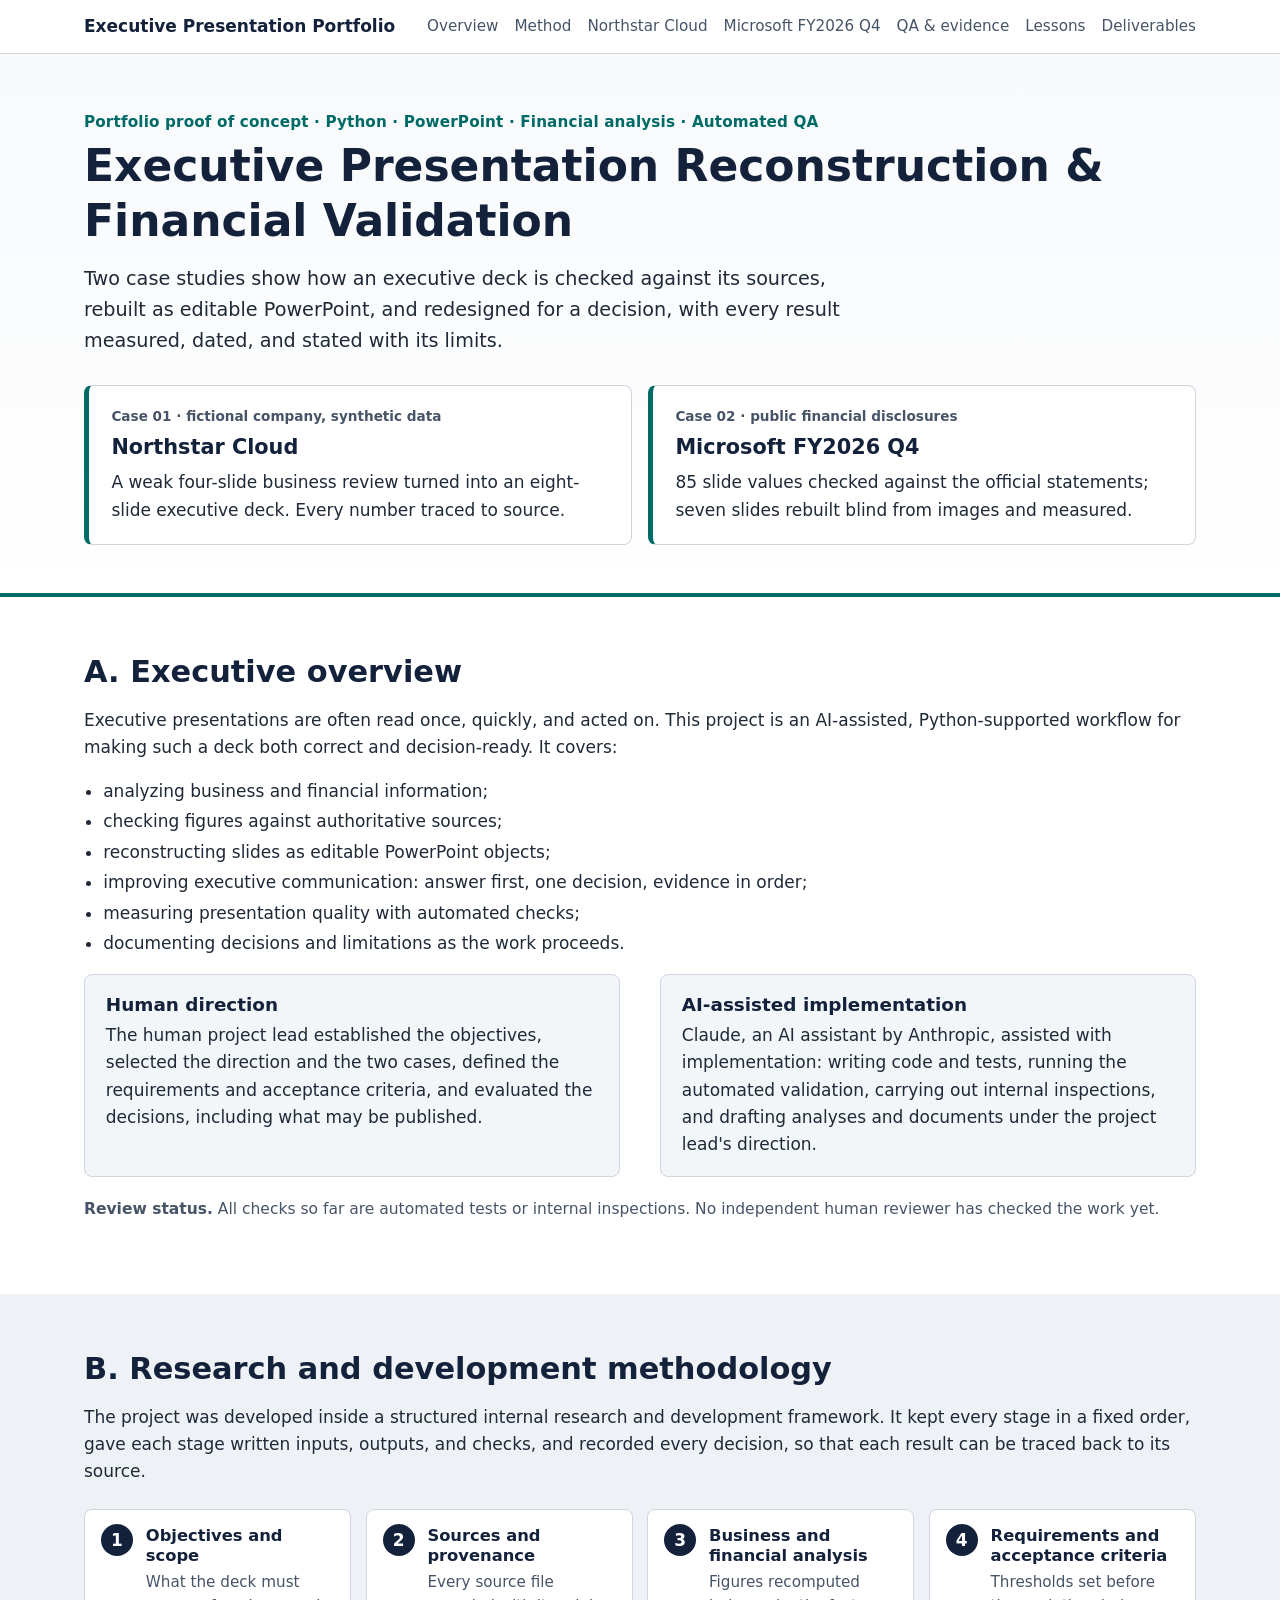
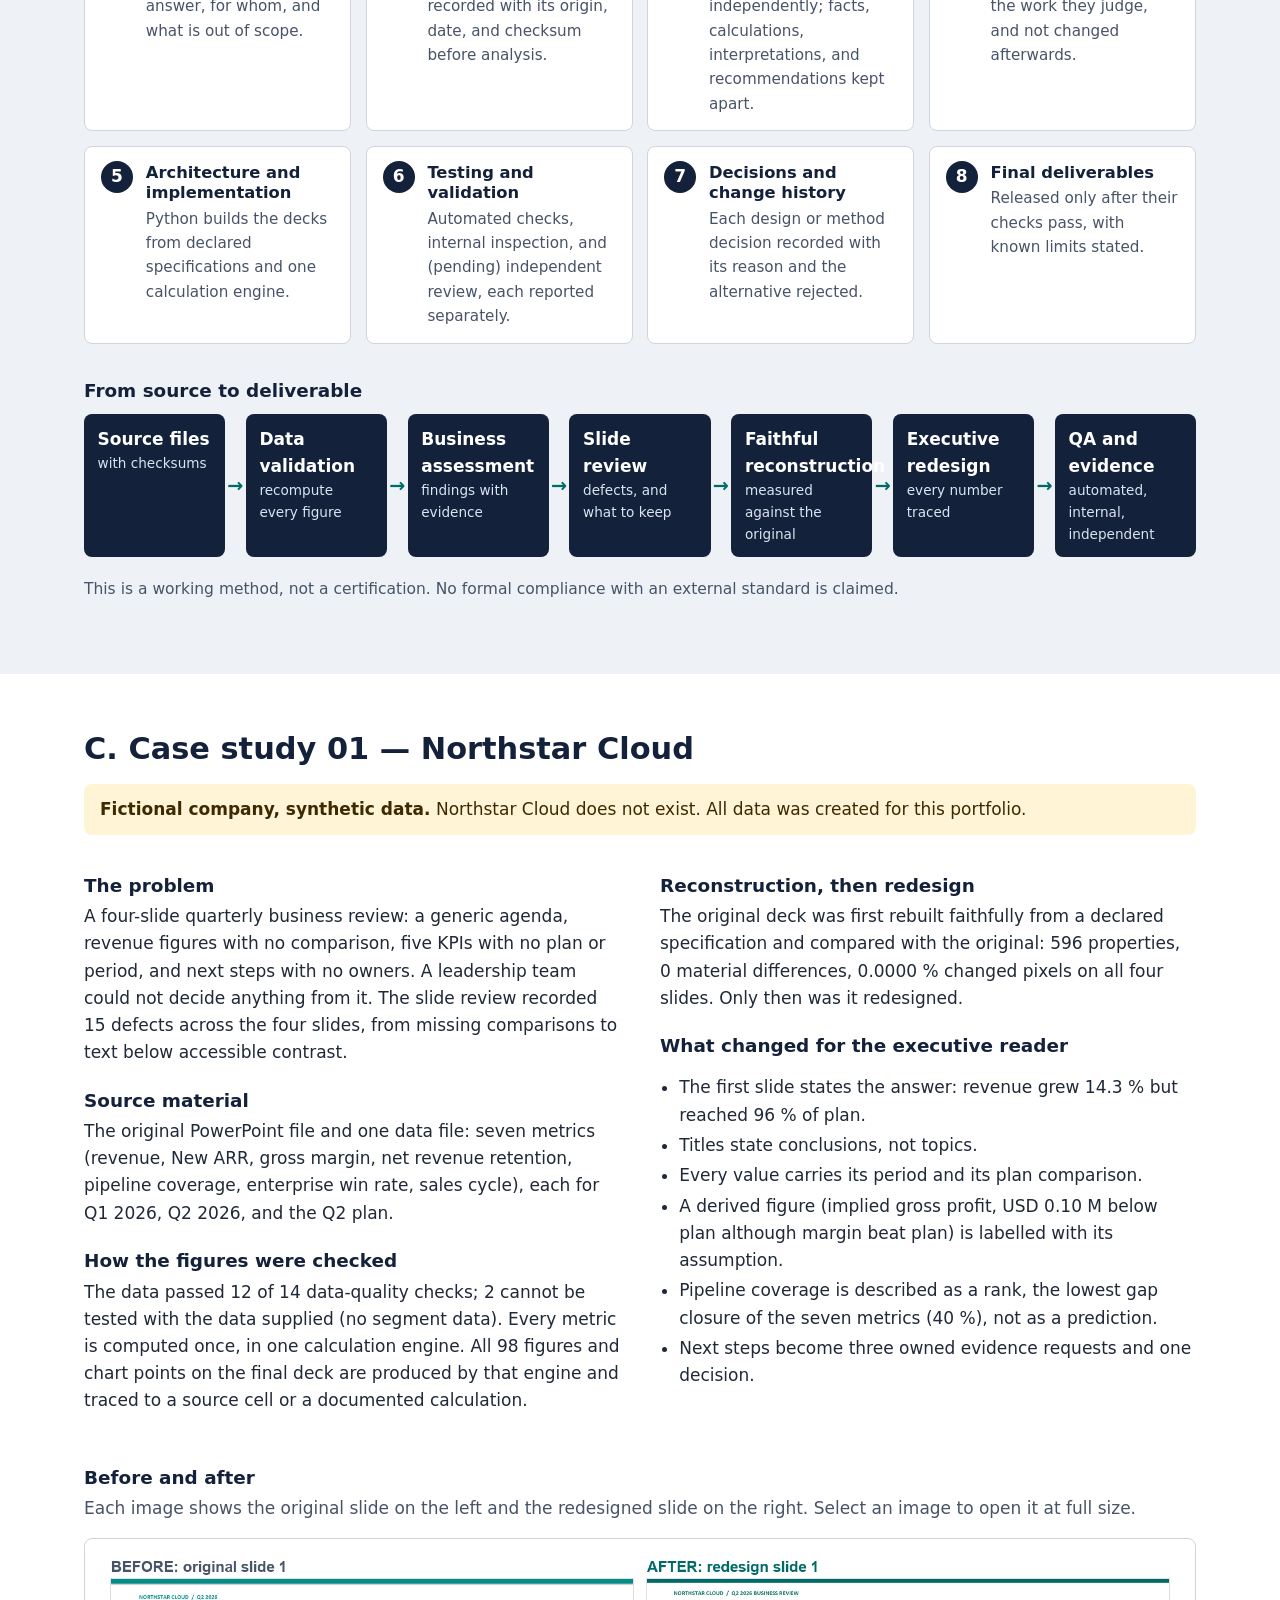
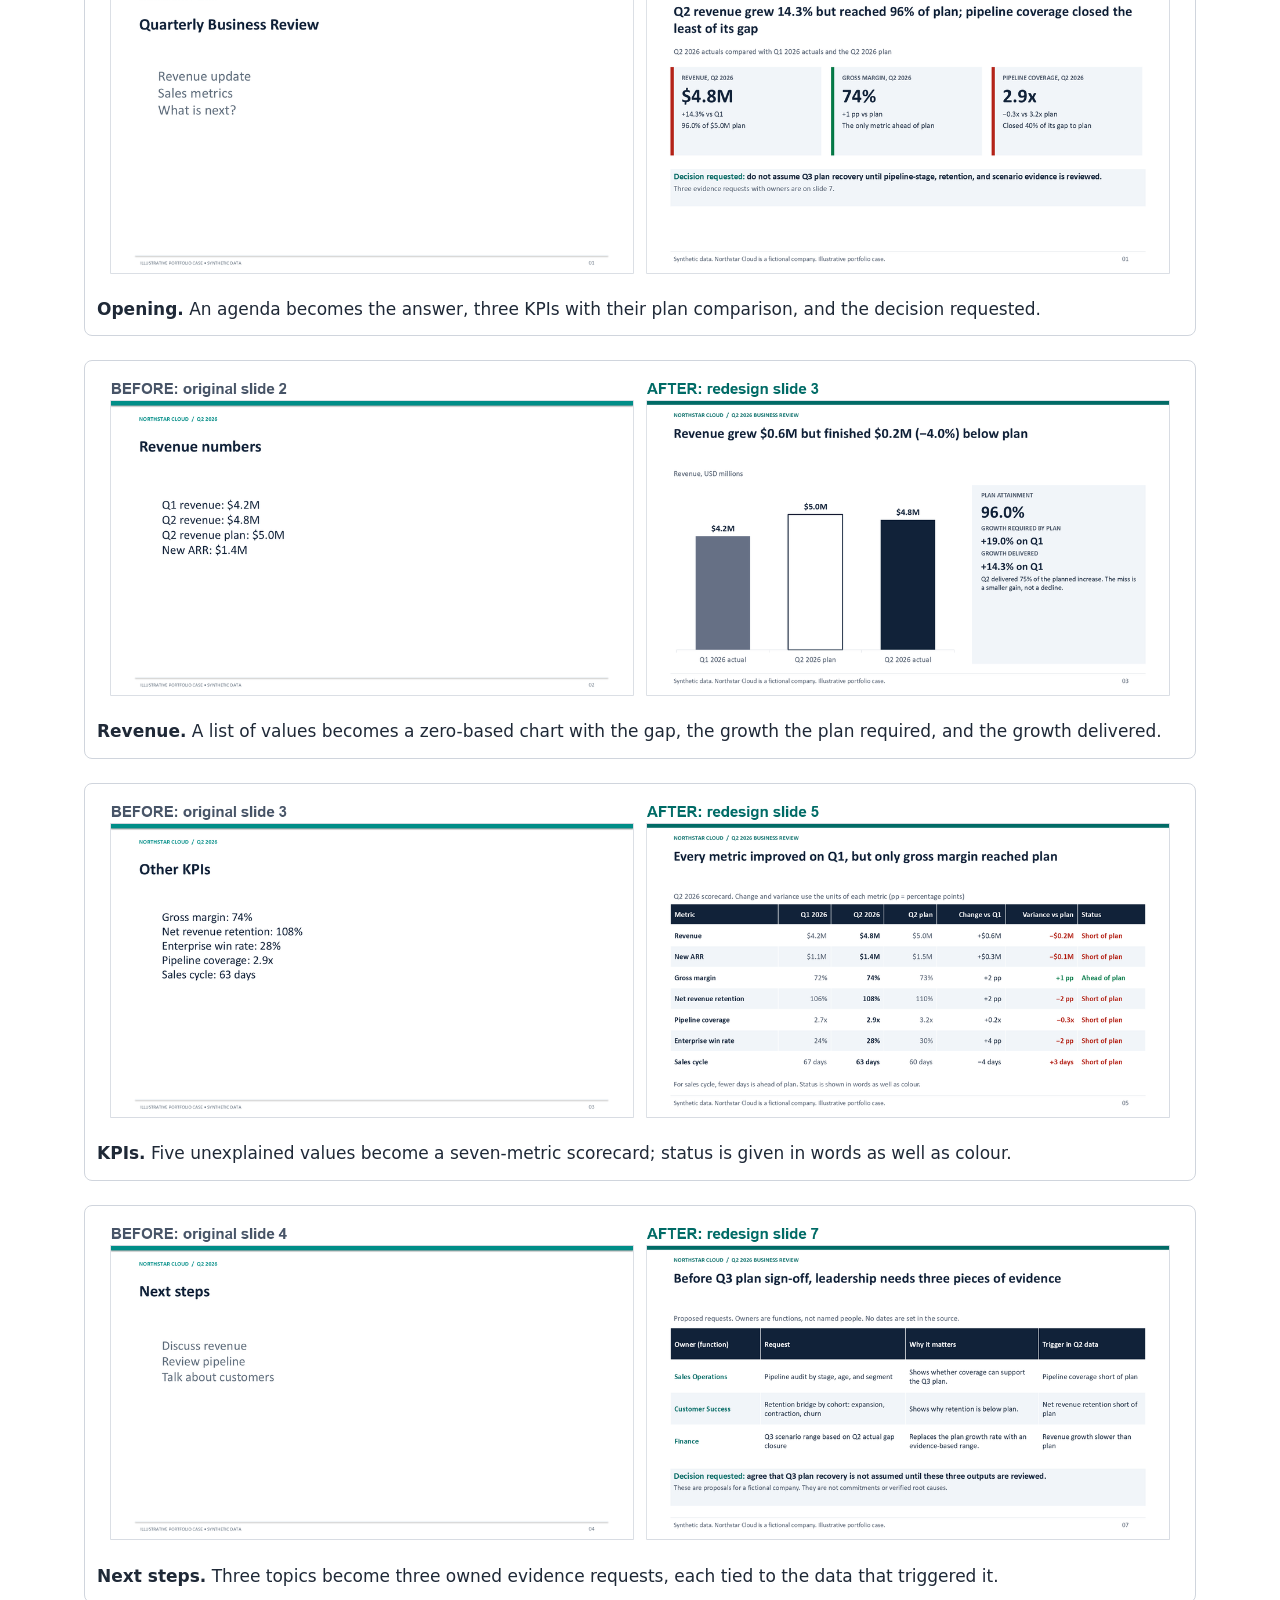
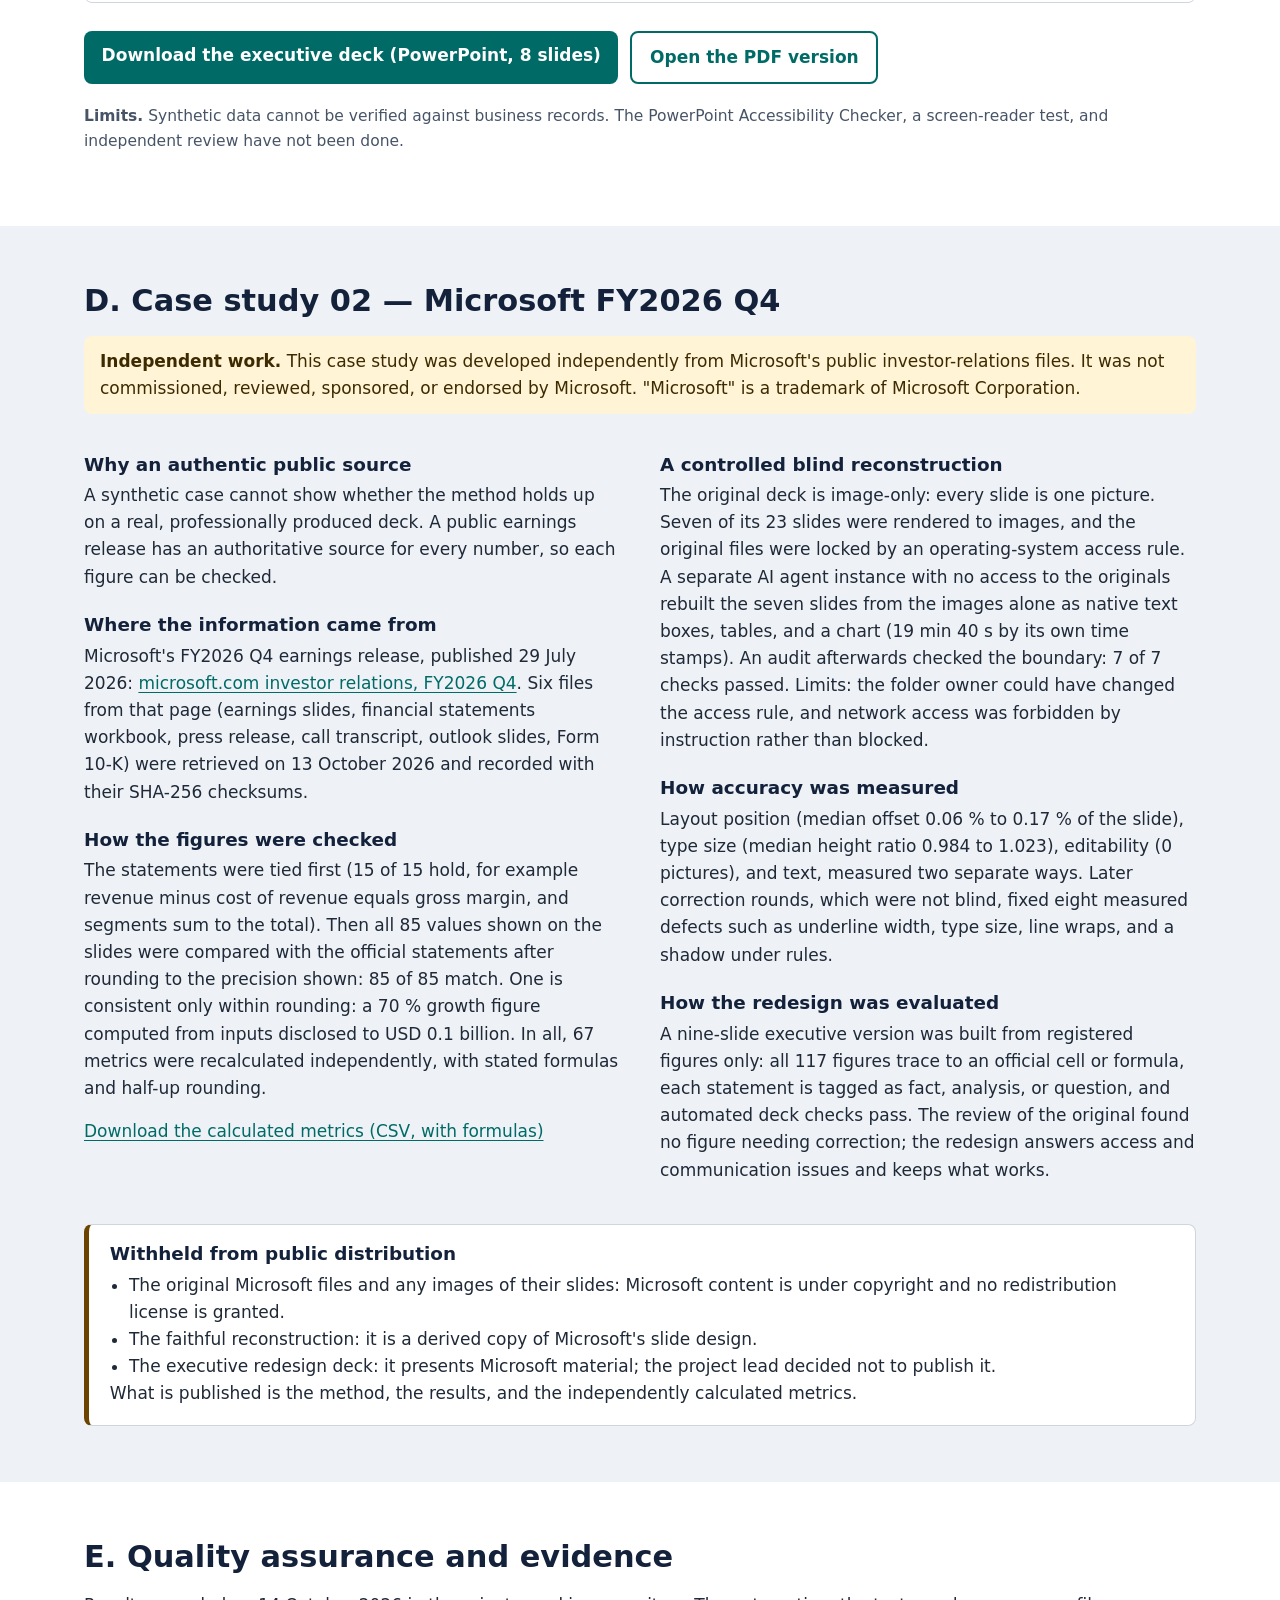
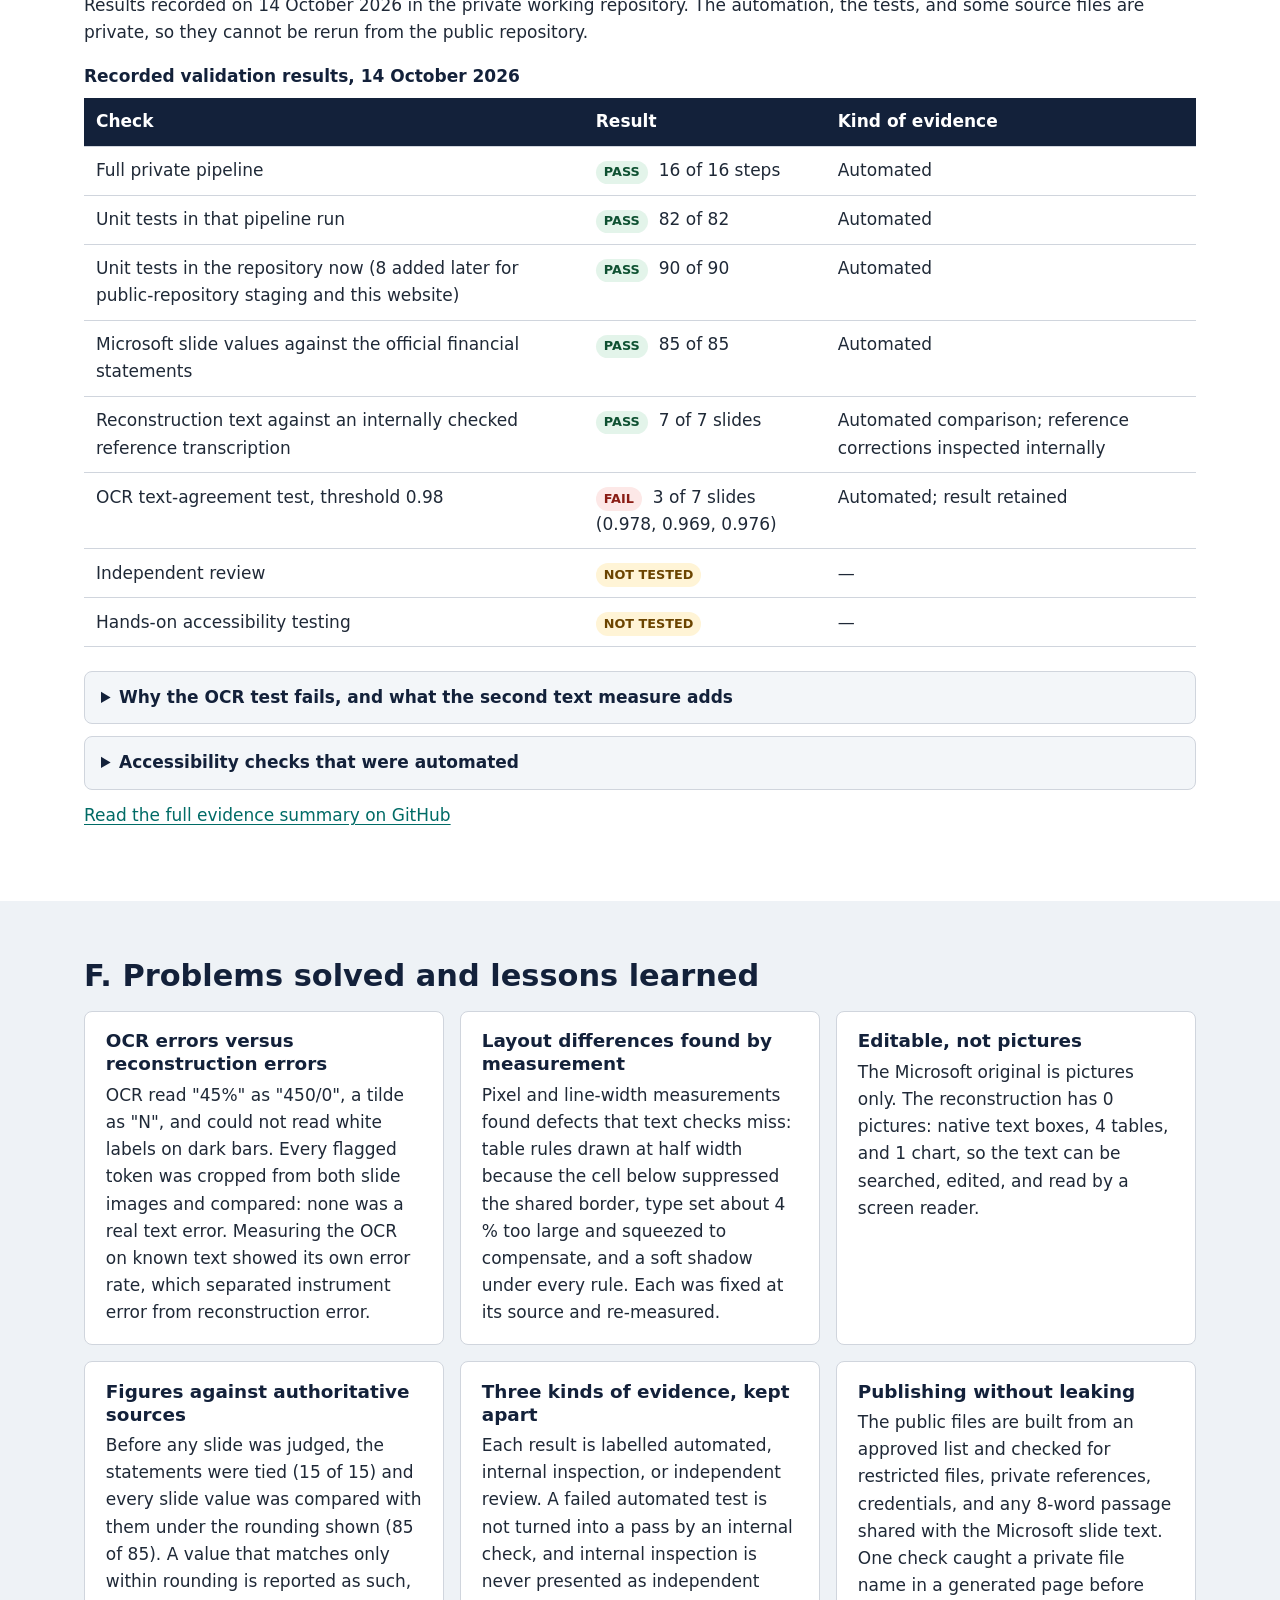
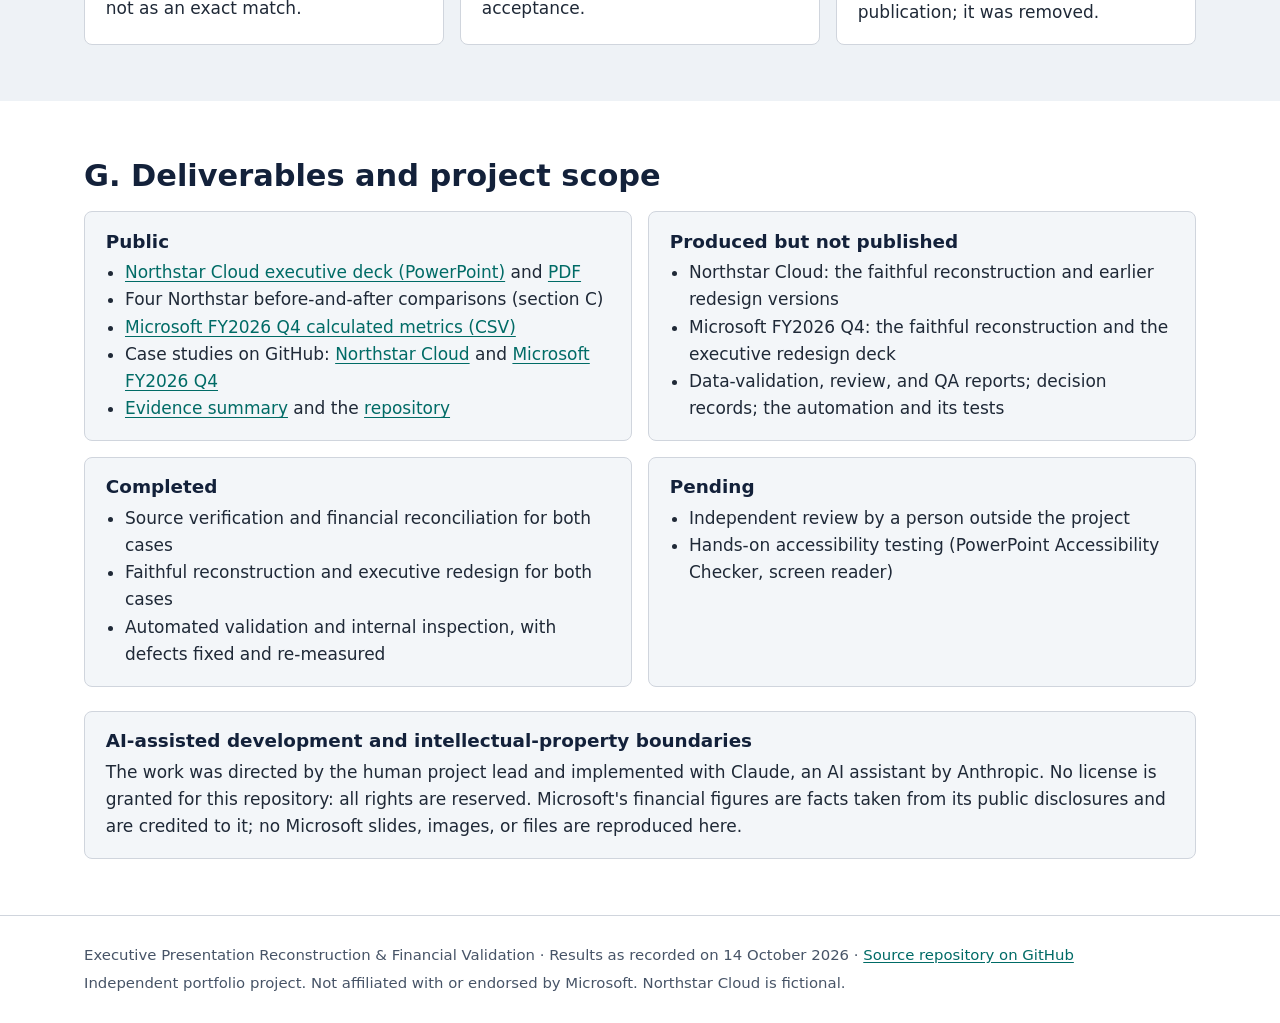
==== docs/index.html @ 145c40e5 "Add interactive portfolio website (GitHub Pages) Single-page site in docs/ (HTML and CSS, no scripts" ====
<!doctype html>
<html lang="en">
<head>
<meta charset="utf-8">
<meta name="viewport" content="width=device-width, initial-scale=1">
<title>Executive Presentation Reconstruction &amp; Financial Validation</title>
<meta name="description" content="An AI-assisted, Python-supported portfolio: checking business and financial figures against authoritative sources, rebuilding editable PowerPoint slides, and improving executive communication, with recorded validation results and limits.">
<link rel="icon" href="data:image/svg+xml,%3Csvg%20xmlns%3D%27http%3A%2F%2Fwww.w3.org%2F2000%2Fsvg%27%20viewBox%3D%270%200%2032%2032%27%3E%3Crect%20width%3D%2732%27%20height%3D%2732%27%20rx%3D%276%27%20fill%3D%27%2313213a%27%2F%3E%3Cpath%20d%3D%27M8%2022V10h4v12zM14%2022v-8h4v8zM20%2022V6h4v16z%27%20fill%3D%27%23ffffff%27%2F%3E%3C%2Fsvg%3E">
<link rel="stylesheet" href="styles.css">
</head>
<body>
<a class="skip" href="#main">Skip to content</a>

<header class="site-header">
  <div class="wrap header-inner">
    <p class="brand"><a href="#top">Executive Presentation Portfolio</a></p>
    <nav aria-label="Sections">
      <ul>
        <li><a href="#overview">Overview</a></li>
        <li><a href="#method">Method</a></li>
        <li><a href="#northstar">Northstar Cloud</a></li>
        <li><a href="#microsoft">Microsoft FY2026 Q4</a></li>
        <li><a href="#qa">QA &amp; evidence</a></li>
        <li><a href="#lessons">Lessons</a></li>
        <li><a href="#deliverables">Deliverables</a></li>
      </ul>
    </nav>
  </div>
</header>

<main id="main">

<section class="hero" id="top" aria-labelledby="title">
  <div class="wrap">
    <p class="eyebrow">Portfolio proof of concept · Python · PowerPoint · Financial analysis · Automated QA</p>
    <h1 id="title">Executive Presentation Reconstruction &amp; Financial Validation</h1>
    <p class="lead">Two case studies show how an executive deck is checked against its sources, rebuilt as editable PowerPoint, and redesigned for a decision, with every result measured, dated, and stated with its limits.</p>
    <div class="cards">
      <a class="card" href="#northstar">
        <span class="card-kicker">Case 01 · fictional company, synthetic data</span>
        <span class="card-title">Northstar Cloud</span>
        <span class="card-text">A weak four-slide business review turned into an eight-slide executive deck. Every number traced to source.</span>
      </a>
      <a class="card" href="#microsoft">
        <span class="card-kicker">Case 02 · public financial disclosures</span>
        <span class="card-title">Microsoft FY2026 Q4</span>
        <span class="card-text">85 slide values checked against the official statements; seven slides rebuilt blind from images and measured.</span>
      </a>
    </div>
  </div>
</section>

<section id="overview" aria-labelledby="h-overview">
  <div class="wrap">
    <h2 id="h-overview">A. Executive overview</h2>
    <p>Executive presentations are often read once, quickly, and acted on. This project is an AI-assisted, Python-supported workflow for making such a deck both correct and decision-ready. It covers:</p>
    <ul class="ticks">
      <li>analyzing business and financial information;</li>
      <li>checking figures against authoritative sources;</li>
      <li>reconstructing slides as editable PowerPoint objects;</li>
      <li>improving executive communication: answer first, one decision, evidence in order;</li>
      <li>measuring presentation quality with automated checks;</li>
      <li>documenting decisions and limitations as the work proceeds.</li>
    </ul>
    <div class="split">
      <div class="panel">
        <h3>Human direction</h3>
        <p>The human project lead established the objectives, selected the direction and the two cases, defined the requirements and acceptance criteria, and evaluated the decisions, including what may be published.</p>
      </div>
      <div class="panel">
        <h3>AI-assisted implementation</h3>
        <p>Claude, an AI assistant by Anthropic, assisted with implementation: writing code and tests, running the automated validation, carrying out internal inspections, and drafting analyses and documents under the project lead's direction.</p>
      </div>
    </div>
    <p class="note"><strong>Review status.</strong> All checks so far are automated tests or internal inspections. No independent human reviewer has checked the work yet.</p>
  </div>
</section>

<section id="method" class="alt" aria-labelledby="h-method">
  <div class="wrap">
    <h2 id="h-method">B. Research and development methodology</h2>
    <p>The project was developed inside a structured internal research and development framework. It kept every stage in a fixed order, gave each stage written inputs, outputs, and checks, and recorded every decision, so that each result can be traced back to its source.</p>
    <ol class="timeline">
      <li><span class="step">1</span><div><h3>Objectives and scope</h3><p>What the deck must answer, for whom, and what is out of scope.</p></div></li>
      <li><span class="step">2</span><div><h3>Sources and provenance</h3><p>Every source file recorded with its origin, date, and checksum before analysis.</p></div></li>
      <li><span class="step">3</span><div><h3>Business and financial analysis</h3><p>Figures recomputed independently; facts, calculations, interpretations, and recommendations kept apart.</p></div></li>
      <li><span class="step">4</span><div><h3>Requirements and acceptance criteria</h3><p>Thresholds set before the work they judge, and not changed afterwards.</p></div></li>
      <li><span class="step">5</span><div><h3>Architecture and implementation</h3><p>Python builds the decks from declared specifications and one calculation engine.</p></div></li>
      <li><span class="step">6</span><div><h3>Testing and validation</h3><p>Automated checks, internal inspection, and (pending) independent review, each reported separately.</p></div></li>
      <li><span class="step">7</span><div><h3>Decisions and change history</h3><p>Each design or method decision recorded with its reason and the alternative rejected.</p></div></li>
      <li><span class="step">8</span><div><h3>Final deliverables</h3><p>Released only after their checks pass, with known limits stated.</p></div></li>
    </ol>
    <h3 class="sub">From source to deliverable</h3>
    <ol class="flow" aria-label="Workflow from source to deliverable">
      <li>Source files<small>with checksums</small></li>
      <li>Data validation<small>recompute every figure</small></li>
      <li>Business assessment<small>findings with evidence</small></li>
      <li>Slide review<small>defects, and what to keep</small></li>
      <li>Faithful reconstruction<small>measured against the original</small></li>
      <li>Executive redesign<small>every number traced</small></li>
      <li>QA and evidence<small>automated, internal, independent</small></li>
    </ol>
    <p class="note">This is a working method, not a certification. No formal compliance with an external standard is claimed.</p>
  </div>
</section>

<section id="northstar" aria-labelledby="h-northstar">
  <div class="wrap">
    <h2 id="h-northstar">C. Case study 01 — Northstar Cloud</h2>
    <p class="disclosure"><strong>Fictional company, synthetic data.</strong> Northstar Cloud does not exist. All data was created for this portfolio.</p>
    <div class="split">
      <div>
        <h3>The problem</h3>
        <p>A four-slide quarterly business review: a generic agenda, revenue figures with no comparison, five KPIs with no plan or period, and next steps with no owners. A leadership team could not decide anything from it. The slide review recorded 15 defects across the four slides, from missing comparisons to text below accessible contrast.</p>
        <h3>Source material</h3>
        <p>The original PowerPoint file and one data file: seven metrics (revenue, New ARR, gross margin, net revenue retention, pipeline coverage, enterprise win rate, sales cycle), each for Q1 2026, Q2 2026, and the Q2 plan.</p>
        <h3>How the figures were checked</h3>
        <p>The data passed 12 of 14 data-quality checks; 2 cannot be tested with the data supplied (no segment data). Every metric is computed once, in one calculation engine. All 98 figures and chart points on the final deck are produced by that engine and traced to a source cell or a documented calculation.</p>
      </div>
      <div>
        <h3>Reconstruction, then redesign</h3>
        <p>The original deck was first rebuilt faithfully from a declared specification and compared with the original: 596 properties, 0 material differences, 0.0000 % changed pixels on all four slides. Only then was it redesigned.</p>
        <h3>What changed for the executive reader</h3>
        <ul class="ticks">
          <li>The first slide states the answer: revenue grew 14.3 % but reached 96 % of plan.</li>
          <li>Titles state conclusions, not topics.</li>
          <li>Every value carries its period and its plan comparison.</li>
          <li>A derived figure (implied gross profit, USD 0.10 M below plan although margin beat plan) is labelled with its assumption.</li>
          <li>Pipeline coverage is described as a rank, the lowest gap closure of the seven metrics (40 %), not as a prediction.</li>
          <li>Next steps become three owned evidence requests and one decision.</li>
        </ul>
      </div>
    </div>

    <h3 class="sub">Before and after</h3>
    <p class="hint">Each image shows the original slide on the left and the redesigned slide on the right. Select an image to open it at full size.</p>
    <div class="compare">
      <figure>
        <a href="assets/northstar/before_after/01_opening.png"><img src="assets/northstar/before_after/01_opening.png" width="1872" height="578" loading="lazy" alt="Before: original slide 1, an agenda titled Quarterly Business Review listing Revenue update, Sales metrics, and What is next. After: redesigned slide 1 with the title Q2 revenue grew 14.3% but reached 96% of plan; three KPI tiles for revenue ($4.8M), gross margin (74%), and pipeline coverage (2.9x); and a decision request."><span class="sr-only"> Opens the full-size image.</span></a>
        <figcaption><strong>Opening.</strong> An agenda becomes the answer, three KPIs with their plan comparison, and the decision requested.</figcaption>
      </figure>
      <figure>
        <a href="assets/northstar/before_after/02_revenue.png"><img src="assets/northstar/before_after/02_revenue.png" width="1872" height="578" loading="lazy" alt="Before: original slide 2, Revenue numbers, a text list of Q1 revenue $4.2M, Q2 revenue $4.8M, plan $5.0M, and New ARR $1.4M. After: redesigned slide 3, Revenue grew $0.6M but finished $0.2M below plan, with a zero-based column chart of Q1 actual, Q2 plan, and Q2 actual, and a panel showing 96.0% plan attainment, 19.0% growth required, and 14.3% delivered."><span class="sr-only"> Opens the full-size image.</span></a>
        <figcaption><strong>Revenue.</strong> A list of values becomes a zero-based chart with the gap, the growth the plan required, and the growth delivered.</figcaption>
      </figure>
      <figure>
        <a href="assets/northstar/before_after/03_kpis.png"><img src="assets/northstar/before_after/03_kpis.png" width="1872" height="578" loading="lazy" alt="Before: original slide 3, Other KPIs, five values without period or plan. After: redesigned slide 5, Every metric improved on Q1, but only gross margin reached plan, a scorecard table of seven metrics with Q1, Q2, plan, change, variance, and status in words."><span class="sr-only"> Opens the full-size image.</span></a>
        <figcaption><strong>KPIs.</strong> Five unexplained values become a seven-metric scorecard; status is given in words as well as colour.</figcaption>
      </figure>
      <figure>
        <a href="assets/northstar/before_after/04_next_steps.png"><img src="assets/northstar/before_after/04_next_steps.png" width="1872" height="578" loading="lazy" alt="Before: original slide 4, Next steps, listing Discuss revenue, Review pipeline, and Talk about customers. After: redesigned slide 7, Before Q3 plan sign-off, leadership needs three pieces of evidence, a table of owner function, request, reason, and trigger, with a decision request."><span class="sr-only"> Opens the full-size image.</span></a>
        <figcaption><strong>Next steps.</strong> Three topics become three owned evidence requests, each tied to the data that triggered it.</figcaption>
      </figure>
    </div>

    <div class="downloads" role="group" aria-label="Northstar Cloud downloads">
      <a class="button" href="assets/northstar/executive_revenue_review_v5.pptx" download>Download the executive deck (PowerPoint, 8 slides)</a>
      <a class="button secondary" href="assets/northstar/executive_revenue_review_v5.pdf">Open the PDF version</a>
    </div>
    <p class="note"><strong>Limits.</strong> Synthetic data cannot be verified against business records. The PowerPoint Accessibility Checker, a screen-reader test, and independent review have not been done.</p>
  </div>
</section>

<section id="microsoft" class="alt" aria-labelledby="h-microsoft">
  <div class="wrap">
    <h2 id="h-microsoft">D. Case study 02 — Microsoft FY2026 Q4</h2>
    <p class="disclosure"><strong>Independent work.</strong> This case study was developed independently from Microsoft's public investor-relations files. It was not commissioned, reviewed, sponsored, or endorsed by Microsoft. "Microsoft" is a trademark of Microsoft Corporation.</p>
    <div class="split">
      <div>
        <h3>Why an authentic public source</h3>
        <p>A synthetic case cannot show whether the method holds up on a real, professionally produced deck. A public earnings release has an authoritative source for every number, so each figure can be checked.</p>
        <h3>Where the information came from</h3>
        <p>Microsoft's FY2026 Q4 earnings release, published 29 July 2026: <a href="https://www.microsoft.com/en-us/investor/earnings/fy-2026-q4/press-release-webcast">microsoft.com investor relations, FY2026 Q4</a>. Six files from that page (earnings slides, financial statements workbook, press release, call transcript, outlook slides, Form 10-K) were retrieved on 13 October 2026 and recorded with their SHA-256 checksums.</p>
        <h3>How the figures were checked</h3>
        <p>The statements were tied first (15 of 15 hold, for example revenue minus cost of revenue equals gross margin, and segments sum to the total). Then all 85 values shown on the slides were compared with the official statements after rounding to the precision shown: 85 of 85 match. One is consistent only within rounding: a 70 % growth figure computed from inputs disclosed to USD 0.1 billion. In all, 67 metrics were recalculated independently, with stated formulas and half-up rounding.</p>
        <p><a href="assets/microsoft_fy2026_q4_calculated_metrics.csv">Download the calculated metrics (CSV, with formulas)</a></p>
      </div>
      <div>
        <h3>A controlled blind reconstruction</h3>
        <p>The original deck is image-only: every slide is one picture. Seven of its 23 slides were rendered to images, and the original files were locked by an operating-system access rule. A separate AI agent instance with no access to the originals rebuilt the seven slides from the images alone as native text boxes, tables, and a chart (19 min 40 s by its own time stamps). An audit afterwards checked the boundary: 7 of 7 checks passed. Limits: the folder owner could have changed the access rule, and network access was forbidden by instruction rather than blocked.</p>
        <h3>How accuracy was measured</h3>
        <p>Layout position (median offset 0.06 % to 0.17 % of the slide), type size (median height ratio 0.984 to 1.023), editability (0 pictures), and text, measured two separate ways. Later correction rounds, which were not blind, fixed eight measured defects such as underline width, type size, line wraps, and a shadow under rules.</p>
        <h3>How the redesign was evaluated</h3>
        <p>A nine-slide executive version was built from registered figures only: all 117 figures trace to an official cell or formula, each statement is tagged as fact, analysis, or question, and automated deck checks pass. The review of the original found no figure needing correction; the redesign answers access and communication issues and keeps what works.</p>
      </div>
    </div>
    <div class="panel withheld">
      <h3>Withheld from public distribution</h3>
      <ul>
        <li>The original Microsoft files and any images of their slides: Microsoft content is under copyright and no redistribution license is granted.</li>
        <li>The faithful reconstruction: it is a derived copy of Microsoft's slide design.</li>
        <li>The executive redesign deck: it presents Microsoft material; the project lead decided not to publish it.</li>
      </ul>
      <p>What is published is the method, the results, and the independently calculated metrics.</p>
    </div>
  </div>
</section>

<section id="qa" aria-labelledby="h-qa">
  <div class="wrap">
    <h2 id="h-qa">E. Quality assurance and evidence</h2>
    <p>Results recorded on 14 October 2026 in the private working repository. The automation, the tests, and some source files are private, so they cannot be rerun from the public repository.</p>
    <div class="table-scroll">
      <table>
        <caption>Recorded validation results, 14 October 2026</caption>
        <thead>
          <tr><th scope="col">Check</th><th scope="col">Result</th><th scope="col">Kind of evidence</th></tr>
        </thead>
        <tbody>
          <tr><td data-label="Check">Full private pipeline</td><td data-label="Result"><span class="badge pass">PASS</span> 16 of 16 steps</td><td data-label="Kind of evidence">Automated</td></tr>
          <tr><td data-label="Check">Unit tests in that pipeline run</td><td data-label="Result"><span class="badge pass">PASS</span> 82 of 82</td><td data-label="Kind of evidence">Automated</td></tr>
          <tr><td data-label="Check">Unit tests in the repository now (8 added later for public-repository staging and this website)</td><td data-label="Result"><span class="badge pass">PASS</span> 90 of 90</td><td data-label="Kind of evidence">Automated</td></tr>
          <tr><td data-label="Check">Microsoft slide values against the official financial statements</td><td data-label="Result"><span class="badge pass">PASS</span> 85 of 85</td><td data-label="Kind of evidence">Automated</td></tr>
          <tr><td data-label="Check">Reconstruction text against an internally checked reference transcription</td><td data-label="Result"><span class="badge pass">PASS</span> 7 of 7 slides</td><td data-label="Kind of evidence">Automated comparison; reference corrections inspected internally</td></tr>
          <tr><td data-label="Check">OCR text-agreement test, threshold 0.98</td><td data-label="Result"><span class="badge fail">FAIL</span> 3 of 7 slides (0.978, 0.969, 0.976)</td><td data-label="Kind of evidence">Automated; result retained</td></tr>
          <tr><td data-label="Check">Independent review</td><td data-label="Result"><span class="badge open">NOT TESTED</span></td><td data-label="Kind of evidence">—</td></tr>
          <tr><td data-label="Check">Hands-on accessibility testing</td><td data-label="Result"><span class="badge open">NOT TESTED</span></td><td data-label="Kind of evidence">—</td></tr>
        </tbody>
      </table>
    </div>
    <details>
      <summary>Why the OCR test fails, and what the second text measure adds</summary>
      <p>The original Microsoft slides contain no live text, so their words had to be read by optical character recognition (OCR). Run on the reconstruction, whose text is known exactly, the same OCR reaches only 0.957 to 0.974 on five slides. The tool therefore cannot decide the 0.98 threshold there, whatever the reconstruction looks like. The failure is kept as recorded; the threshold was not lowered.</p>
      <p>The second measure needs no OCR on the reconstruction side. It compares the reconstruction's own text with a reference transcription of the original: the OCR text corrected in 43 places where it misread or missed a token. Each correction was inspected internally on an image of the original. An independent reviewer has not checked these corrections.</p>
    </details>
    <details>
      <summary>Accessibility checks that were automated</summary>
      <p>Text size, contrast, slide titles, the start of the reading order, descriptions on charts and tables, and the document title and language were checked by script on both executive decks and pass. These checks do not replace the PowerPoint Accessibility Checker or a screen-reader test, which have not been run.</p>
    </details>
    <p><a href="https://github.com/JK0321/executive-presentation-reconstruction-portfolio/blob/main/EVIDENCE.md">Read the full evidence summary on GitHub</a></p>
  </div>
</section>

<section id="lessons" class="alt" aria-labelledby="h-lessons">
  <div class="wrap">
    <h2 id="h-lessons">F. Problems solved and lessons learned</h2>
    <div class="grid">
      <article class="panel">
        <h3>OCR errors versus reconstruction errors</h3>
        <p>OCR read "45%" as "450/0", a tilde as "N", and could not read white labels on dark bars. Every flagged token was cropped from both slide images and compared: none was a real text error. Measuring the OCR on known text showed its own error rate, which separated instrument error from reconstruction error.</p>
      </article>
      <article class="panel">
        <h3>Layout differences found by measurement</h3>
        <p>Pixel and line-width measurements found defects that text checks miss: table rules drawn at half width because the cell below suppressed the shared border, type set about 4 % too large and squeezed to compensate, and a soft shadow under every rule. Each was fixed at its source and re-measured.</p>
      </article>
      <article class="panel">
        <h3>Editable, not pictures</h3>
        <p>The Microsoft original is pictures only. The reconstruction has 0 pictures: native text boxes, 4 tables, and 1 chart, so the text can be searched, edited, and read by a screen reader.</p>
      </article>
      <article class="panel">
        <h3>Figures against authoritative sources</h3>
        <p>Before any slide was judged, the statements were tied (15 of 15) and every slide value was compared with them under the rounding shown (85 of 85). A value that matches only within rounding is reported as such, not as an exact match.</p>
      </article>
      <article class="panel">
        <h3>Three kinds of evidence, kept apart</h3>
        <p>Each result is labelled automated, internal inspection, or independent review. A failed automated test is not turned into a pass by an internal check, and internal inspection is never presented as independent acceptance.</p>
      </article>
      <article class="panel">
        <h3>Publishing without leaking</h3>
        <p>The public files are built from an approved list and checked for restricted files, private references, credentials, and any 8-word passage shared with the Microsoft slide text. One check caught a private file name in a generated page before publication; it was removed.</p>
      </article>
    </div>
  </div>
</section>

<section id="deliverables" aria-labelledby="h-deliverables">
  <div class="wrap">
    <h2 id="h-deliverables">G. Deliverables and project scope</h2>
    <div class="grid two">
      <div class="panel">
        <h3>Public</h3>
        <ul>
          <li><a href="assets/northstar/executive_revenue_review_v5.pptx" download>Northstar Cloud executive deck (PowerPoint)</a> and <a href="assets/northstar/executive_revenue_review_v5.pdf">PDF</a></li>
          <li>Four Northstar before-and-after comparisons (section C)</li>
          <li><a href="assets/microsoft_fy2026_q4_calculated_metrics.csv">Microsoft FY2026 Q4 calculated metrics (CSV)</a></li>
          <li>Case studies on GitHub: <a href="https://github.com/JK0321/executive-presentation-reconstruction-portfolio/blob/main/case-studies/case_01_northstar_cloud.md">Northstar Cloud</a> and <a href="https://github.com/JK0321/executive-presentation-reconstruction-portfolio/blob/main/case-studies/case_02_microsoft_fy2026_q4.md">Microsoft FY2026 Q4</a></li>
          <li><a href="https://github.com/JK0321/executive-presentation-reconstruction-portfolio/blob/main/EVIDENCE.md">Evidence summary</a> and the <a href="https://github.com/JK0321/executive-presentation-reconstruction-portfolio">repository</a></li>
        </ul>
      </div>
      <div class="panel">
        <h3>Produced but not published</h3>
        <ul>
          <li>Northstar Cloud: the faithful reconstruction and earlier redesign versions</li>
          <li>Microsoft FY2026 Q4: the faithful reconstruction and the executive redesign deck</li>
          <li>Data-validation, review, and QA reports; decision records; the automation and its tests</li>
        </ul>
      </div>
      <div class="panel">
        <h3>Completed</h3>
        <ul>
          <li>Source verification and financial reconciliation for both cases</li>
          <li>Faithful reconstruction and executive redesign for both cases</li>
          <li>Automated validation and internal inspection, with defects fixed and re-measured</li>
        </ul>
      </div>
      <div class="panel">
        <h3>Pending</h3>
        <ul>
          <li>Independent review by a person outside the project</li>
          <li>Hands-on accessibility testing (PowerPoint Accessibility Checker, screen reader)</li>
        </ul>
      </div>
    </div>
    <div class="panel boundary">
      <h3>AI-assisted development and intellectual-property boundaries</h3>
      <p>The work was directed by the human project lead and implemented with Claude, an AI assistant by Anthropic. No license is granted for this repository: all rights are reserved. Microsoft's financial figures are facts taken from its public disclosures and are credited to it; no Microsoft slides, images, or files are reproduced here.</p>
    </div>
  </div>
</section>

</main>

<footer class="site-footer">
  <div class="wrap">
    <p>Executive Presentation Reconstruction &amp; Financial Validation · Results as recorded on 14 October 2026 · <a href="https://github.com/JK0321/executive-presentation-reconstruction-portfolio">Source repository on GitHub</a></p>
    <p>Independent portfolio project. Not affiliated with or endorsed by Microsoft. Northstar Cloud is fictional.</p>
  </div>
</footer>
</body>
</html>
---- docs/styles.css ----
/* Executive Presentation Portfolio — one stylesheet, no external fonts or scripts. */
:root {
  --navy: #13213a;      /* titles; 16.1:1 on white */
  --ink: #1f2937;       /* body text; 14.7:1 on white */
  --muted: #475467;     /* secondary text; 7.7:1 on white */
  --teal: #006b66;      /* accents and links; 6.4:1 on white */
  --teal-dark: #00524e; /* link hover */
  --rule: #d0d5dd;
  --panel: #f3f6f9;
  --alt: #eef2f6;
  --pass-bg: #e3f4ea; --pass-fg: #0f5132;
  --fail-bg: #fde8e7; --fail-fg: #8a1c14;
  --open-bg: #fff4d6; --open-fg: #6b4400;
  --focus: #1d4ed8;
  --radius: 8px;
  --wrap: 72rem;
}
* { box-sizing: border-box; }
html { scroll-behavior: auto; }
body {
  margin: 0;
  font-family: "Segoe UI", system-ui, -apple-system, Roboto, "Helvetica Neue", Arial, sans-serif;
  font-size: 1.0625rem;
  line-height: 1.6;
  color: var(--ink);
  background: #ffffff;
}
.wrap { max-width: var(--wrap); margin: 0 auto; padding: 0 1.25rem; }
h1, h2, h3 { color: var(--navy); line-height: 1.25; }
h1 { font-size: clamp(1.9rem, 4vw, 2.75rem); margin: 0.25rem 0 1rem; }
h2 { font-size: clamp(1.45rem, 2.6vw, 1.9rem); margin: 0 0 1rem; }
h3 { font-size: 1.15rem; margin: 1.4rem 0 0.4rem; }
h3.sub { margin-top: 2.2rem; }
p { margin: 0 0 1rem; }
a { color: var(--teal); text-underline-offset: 0.15em; }
a:hover { color: var(--teal-dark); }
:focus-visible { outline: 3px solid var(--focus); outline-offset: 3px; border-radius: 3px; }
img { max-width: 100%; height: auto; display: block; }
.sr-only { position: absolute; width: 1px; height: 1px; padding: 0; margin: -1px; overflow: hidden; clip-path: inset(50%); white-space: nowrap; border: 0; }

.skip {
  position: absolute; left: 0.75rem; top: -3rem;
  background: var(--navy); color: #ffffff; padding: 0.5rem 1rem; border-radius: var(--radius); z-index: 10;
}
.skip:focus { top: 0.75rem; color: #ffffff; }

/* Header and navigation */
.site-header { border-bottom: 1px solid var(--rule); background: #ffffff; position: sticky; top: 0; z-index: 5; }
.header-inner { display: flex; flex-wrap: wrap; align-items: center; justify-content: space-between; gap: 0.25rem 1.5rem; padding-top: 0.6rem; padding-bottom: 0.6rem; }
.brand { margin: 0; font-weight: 700; }
.brand a { color: var(--navy); text-decoration: none; }
nav ul { list-style: none; display: flex; flex-wrap: wrap; gap: 0.15rem 1rem; margin: 0; padding: 0; }
nav a { display: inline-block; padding: 0.3rem 0; color: var(--muted); text-decoration: none; font-size: 0.95rem; }
nav a:hover { color: var(--teal); text-decoration: underline; }

/* Sections */
section { padding: 3.5rem 0; scroll-margin-top: 5rem; }
section.alt { background: var(--alt); }
.hero { padding: 3.5rem 0 3rem; background: linear-gradient(180deg, #f7f9fb 0%, #ffffff 100%); border-bottom: 4px solid var(--teal); }
.eyebrow { color: var(--teal); font-weight: 600; font-size: 0.95rem; letter-spacing: 0.01em; margin: 0; }
.lead { font-size: 1.2rem; max-width: 48rem; color: var(--ink); }

/* Cards */
.cards { display: grid; grid-template-columns: repeat(auto-fit, minmax(18rem, 1fr)); gap: 1rem; margin-top: 1.75rem; }
.card { display: block; padding: 1.25rem 1.4rem; border: 1px solid var(--rule); border-left: 5px solid var(--teal); border-radius: var(--radius); background: #ffffff; text-decoration: none; color: var(--ink); }
.card:hover { border-color: var(--teal); }
.card-kicker { display: block; font-size: 0.85rem; color: var(--muted); font-weight: 600; }
.card-title { display: block; font-size: 1.3rem; font-weight: 700; color: var(--navy); margin: 0.2rem 0 0.35rem; }
.card-text { display: block; }

/* Panels and layout */
.split { display: grid; grid-template-columns: repeat(auto-fit, minmax(20rem, 1fr)); gap: 1.5rem 2.5rem; margin: 1rem 0; }
.grid { display: grid; grid-template-columns: repeat(auto-fit, minmax(17rem, 1fr)); gap: 1rem; }
.grid.two { grid-template-columns: repeat(2, minmax(0, 1fr)); }
.panel { background: var(--panel); border: 1px solid var(--rule); border-radius: var(--radius); padding: 1.1rem 1.3rem; }
section.alt .panel { background: #ffffff; }
.panel h3 { margin-top: 0; }
.panel ul { margin: 0; padding-left: 1.2rem; }
.panel p:last-child { margin-bottom: 0; }
.withheld { margin-top: 1.5rem; border-left: 5px solid var(--open-fg); }
.boundary { margin-top: 1.5rem; }
.note { color: var(--muted); font-size: 0.97rem; margin-top: 1.25rem; }
.disclosure { background: var(--open-bg); color: #3d2a00; border-radius: var(--radius); padding: 0.75rem 1rem; }
.hint { color: var(--muted); }
ul.ticks { padding-left: 1.2rem; }
ul.ticks li { margin: 0.2rem 0; }

/* Methodology timeline */
.timeline { list-style: none; padding: 0; margin: 1.5rem 0 0; display: grid; grid-template-columns: repeat(auto-fit, minmax(15rem, 1fr)); gap: 0.9rem; counter-reset: none; }
.timeline li { display: flex; gap: 0.8rem; background: #ffffff; border: 1px solid var(--rule); border-radius: var(--radius); padding: 0.9rem 1rem; }
.timeline .step { flex: 0 0 2rem; height: 2rem; border-radius: 50%; background: var(--navy); color: #ffffff; font-weight: 700; display: flex; align-items: center; justify-content: center; }
.timeline h3 { margin: 0.1rem 0 0.2rem; font-size: 1.02rem; }
.timeline p { margin: 0; font-size: 0.95rem; color: var(--muted); }

/* Source-to-deliverable flow: wrapped boxes; one row of seven with arrows on wide screens */
.flow { list-style: none; padding: 0; margin: 0.75rem 0 0; display: grid; grid-template-columns: repeat(auto-fit, minmax(9.5rem, 1fr)); gap: 0.6rem; }
.flow li { position: relative; background: var(--navy); color: #ffffff; border-radius: var(--radius); padding: 0.75rem 0.85rem; font-weight: 600; }
.flow li small { display: block; font-weight: 400; color: #dbe4f0; font-size: 0.85rem; }
@media (min-width: 64rem) {
  .flow { grid-template-columns: repeat(7, minmax(0, 1fr)); column-gap: 1.3rem; }
  .flow li:not(:last-child)::after { content: "→"; position: absolute; right: -1.15rem; top: 50%; transform: translateY(-50%); color: var(--teal); font-size: 1.2rem; font-weight: 700; line-height: 1; }
}

/* Before and after */
.compare { display: grid; gap: 1.5rem; margin-top: 1rem; }
figure { margin: 0; background: #ffffff; border: 1px solid var(--rule); border-radius: var(--radius); padding: 0.75rem; }
figure a { display: block; }
figcaption { margin-top: 0.6rem; color: var(--ink); }

/* Downloads */
.downloads { display: flex; flex-wrap: wrap; gap: 0.75rem; margin: 1.75rem 0 0.5rem; }
.button { display: inline-block; background: var(--teal); color: #ffffff; padding: 0.7rem 1.1rem; border-radius: var(--radius); text-decoration: none; font-weight: 600; }
.button:hover { background: var(--teal-dark); color: #ffffff; }
.button.secondary { background: #ffffff; color: var(--teal); border: 2px solid var(--teal); }
.button.secondary:hover { background: var(--panel); color: var(--teal-dark); }

/* Results table */
.table-scroll { overflow-x: auto; margin: 1rem 0 1.5rem; }
table { width: 100%; border-collapse: collapse; min-width: 36rem; background: #ffffff; }
caption { text-align: left; font-weight: 600; color: var(--navy); padding-bottom: 0.5rem; }
th, td { text-align: left; padding: 0.65rem 0.75rem; border-bottom: 1px solid var(--rule); vertical-align: top; }
thead th { background: var(--navy); color: #ffffff; }
.badge { display: inline-block; font-size: 0.8rem; font-weight: 700; padding: 0.1rem 0.5rem; border-radius: 999px; margin-right: 0.35rem; }
.badge.pass { background: var(--pass-bg); color: var(--pass-fg); }
.badge.fail { background: var(--fail-bg); color: var(--fail-fg); }
.badge.open { background: var(--open-bg); color: var(--open-fg); }

details { border: 1px solid var(--rule); border-radius: var(--radius); padding: 0.75rem 1rem; margin: 0.75rem 0; background: var(--panel); }
summary { cursor: pointer; font-weight: 600; color: var(--navy); }
details[open] summary { margin-bottom: 0.6rem; }

/* Footer */
.site-footer { border-top: 1px solid var(--rule); padding: 1.5rem 0; color: var(--muted); font-size: 0.93rem; }
.site-footer p { margin: 0.25rem 0; }

@media (max-width: 46rem) {
  .grid.two { grid-template-columns: 1fr; }
}
@media (max-width: 40rem) {
  body { font-size: 1rem; }
  table { min-width: 0; }
  caption { display: block; width: 100%; }
  thead { position: absolute; width: 1px; height: 1px; overflow: hidden; clip-path: inset(50%); }
  table, tbody, tr, td { display: block; width: 100%; }
  tr { border-bottom: 1px solid var(--rule); padding: 0.5rem 0; }
  td { border: 0; padding: 0.2rem 0.25rem; }
  td::before { content: attr(data-label); display: block; font-size: 0.8rem; font-weight: 600; color: var(--muted); }
  .site-header { position: static; }
  nav ul { gap: 0.1rem 0.8rem; }
  section { padding: 2.5rem 0; }
}
@media print {
  .site-header, .skip, .downloads { display: none; }
  section { padding: 1rem 0; }
}
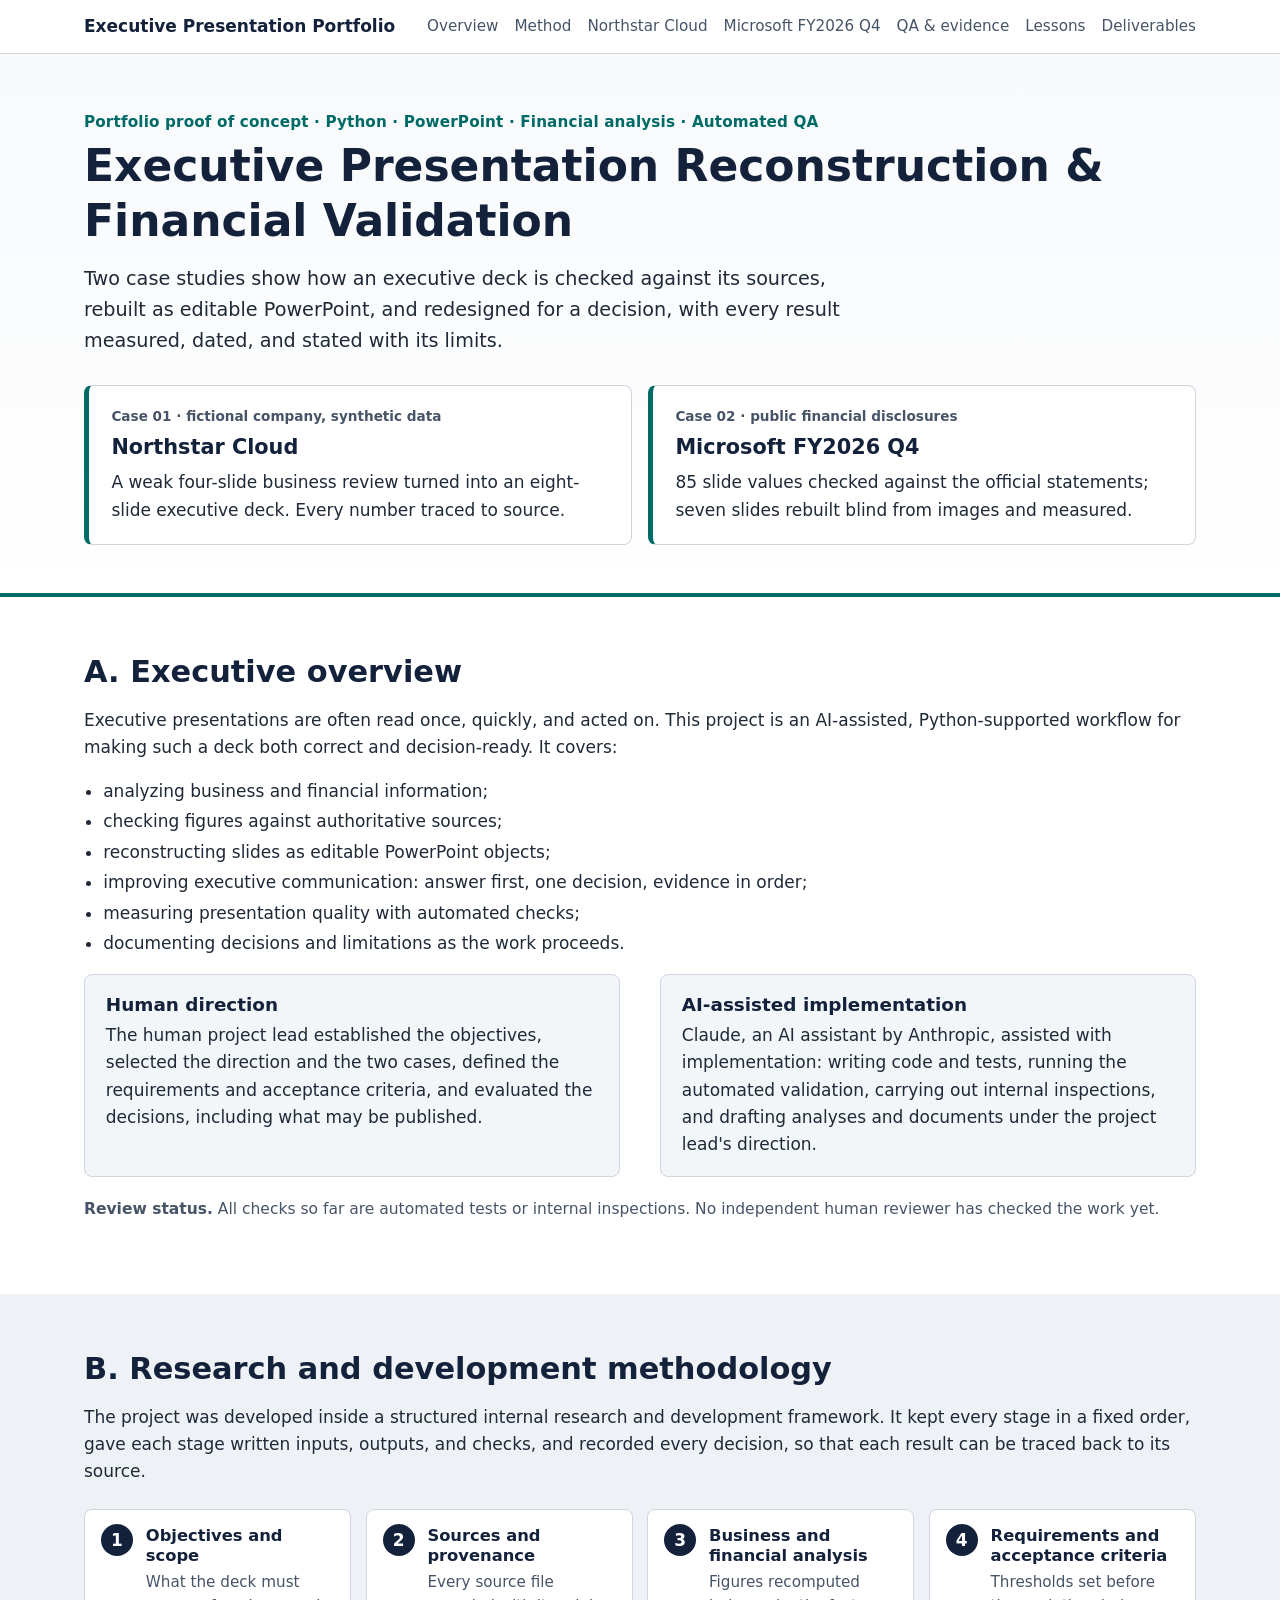
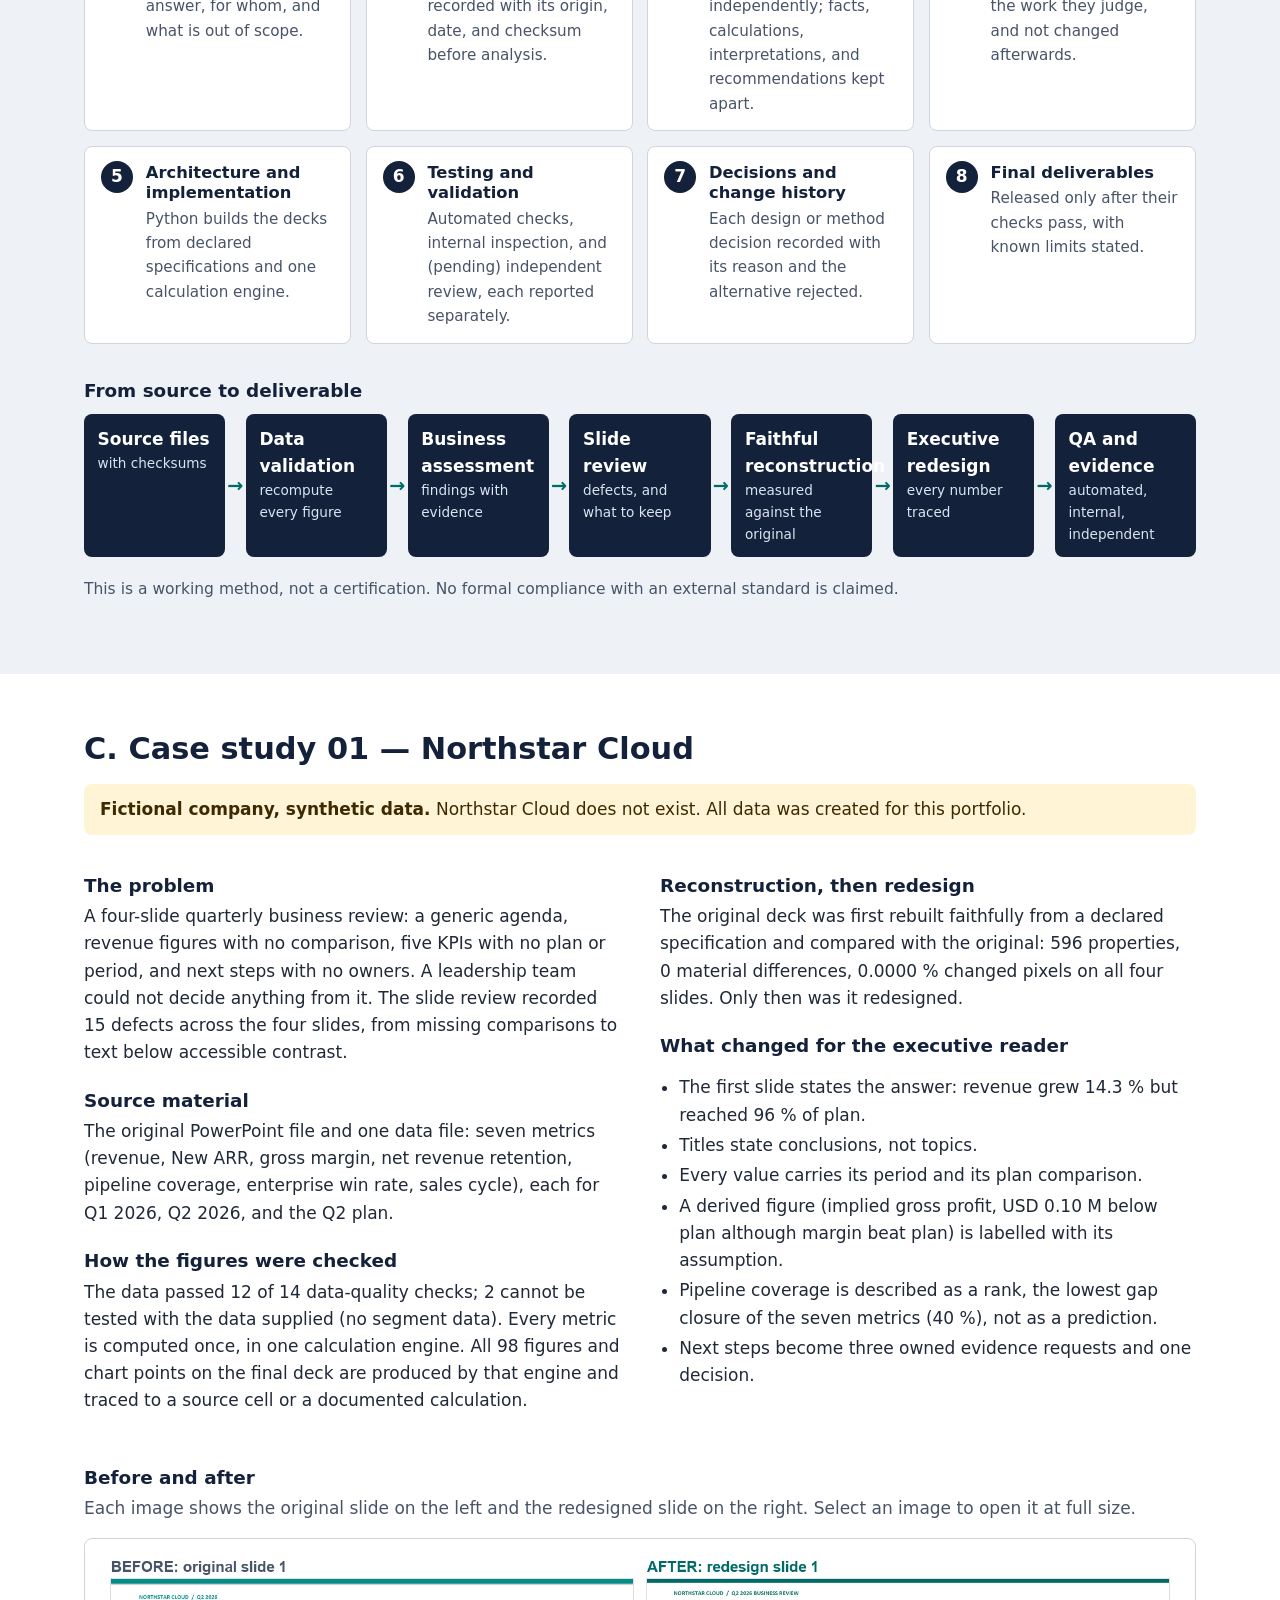
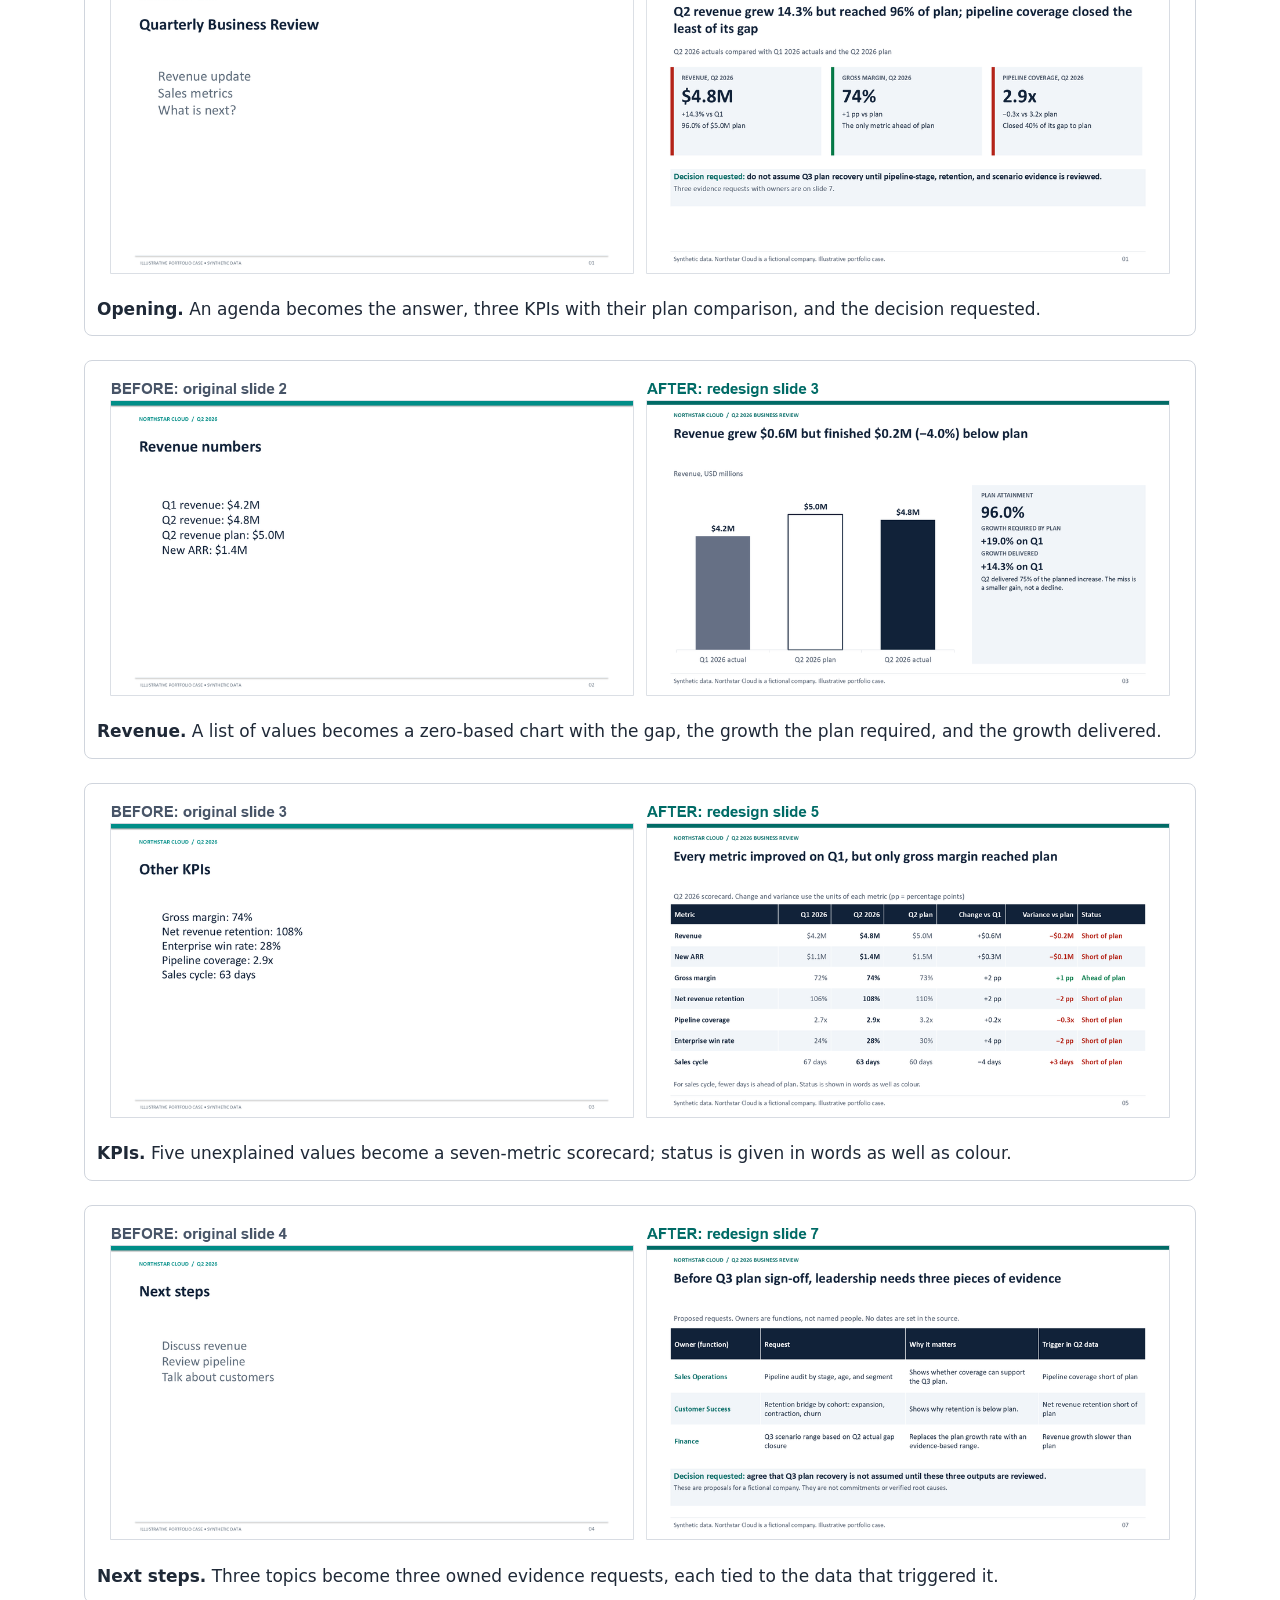
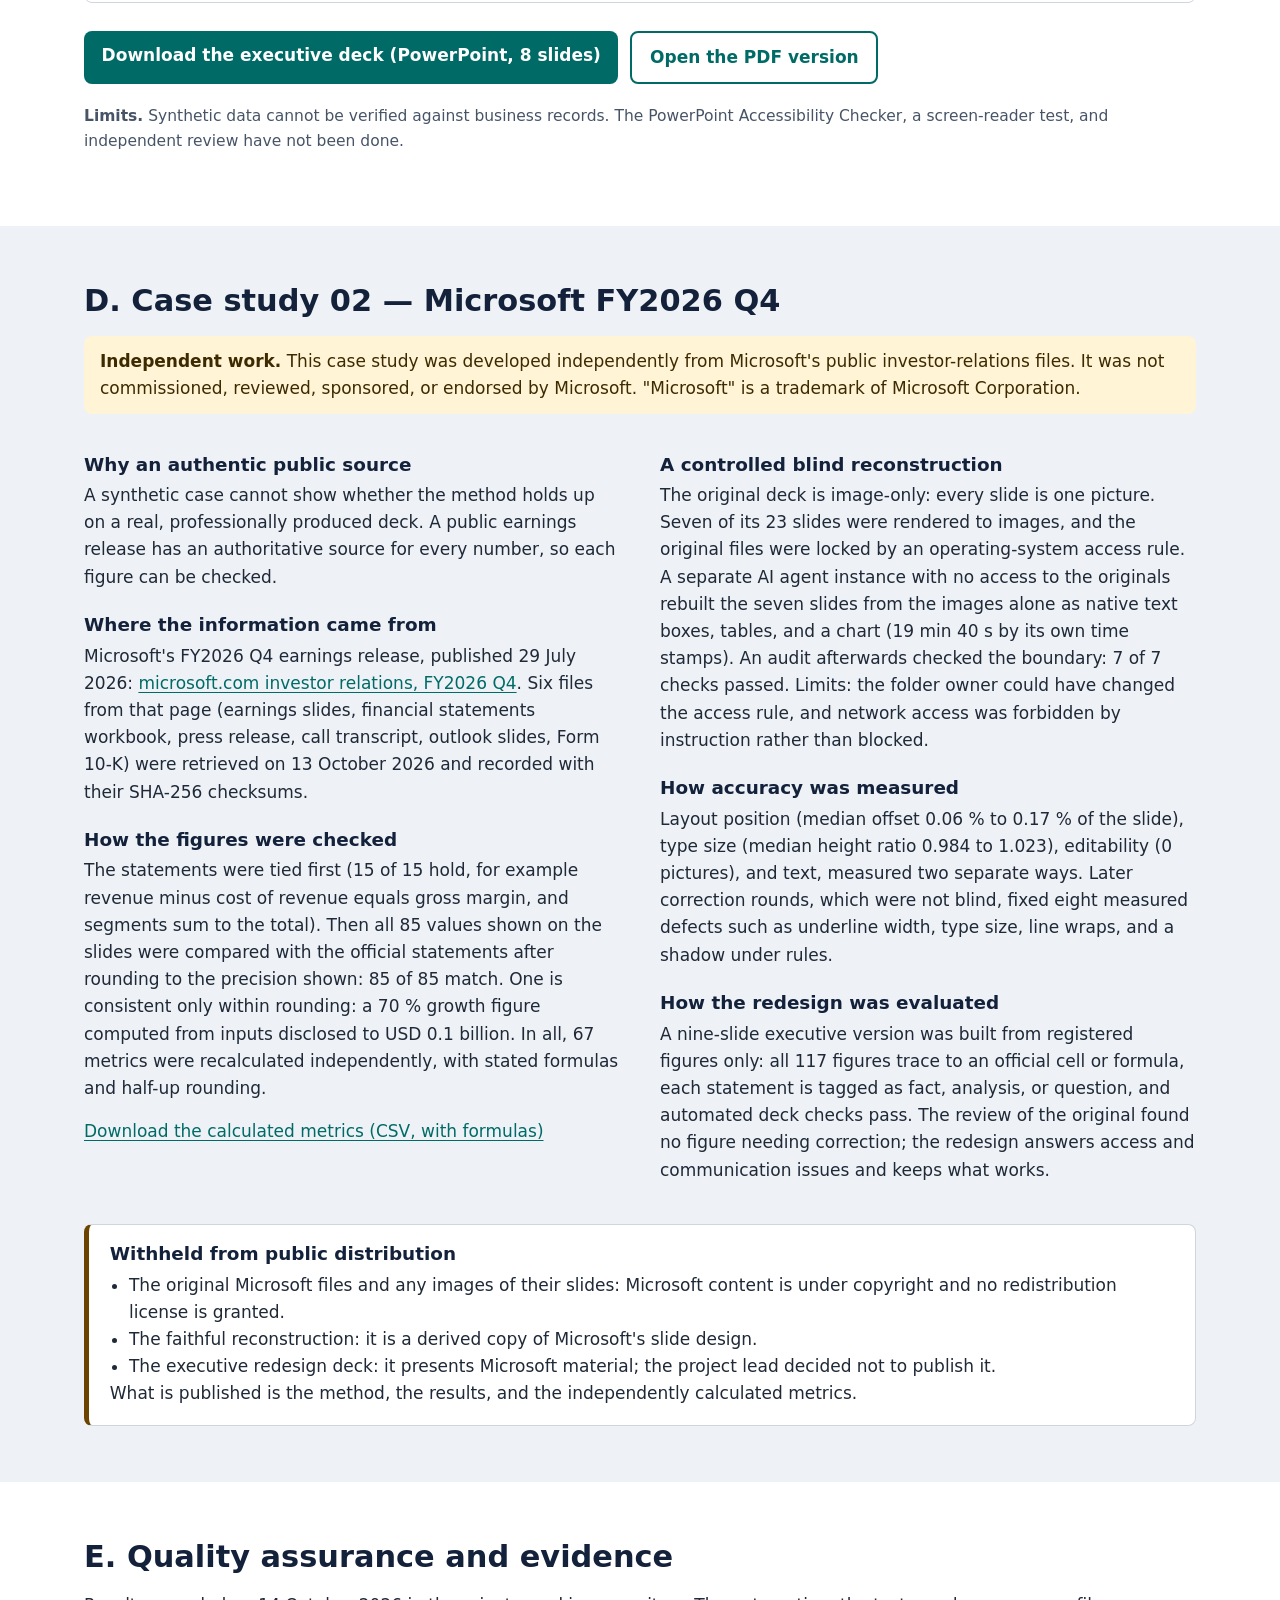
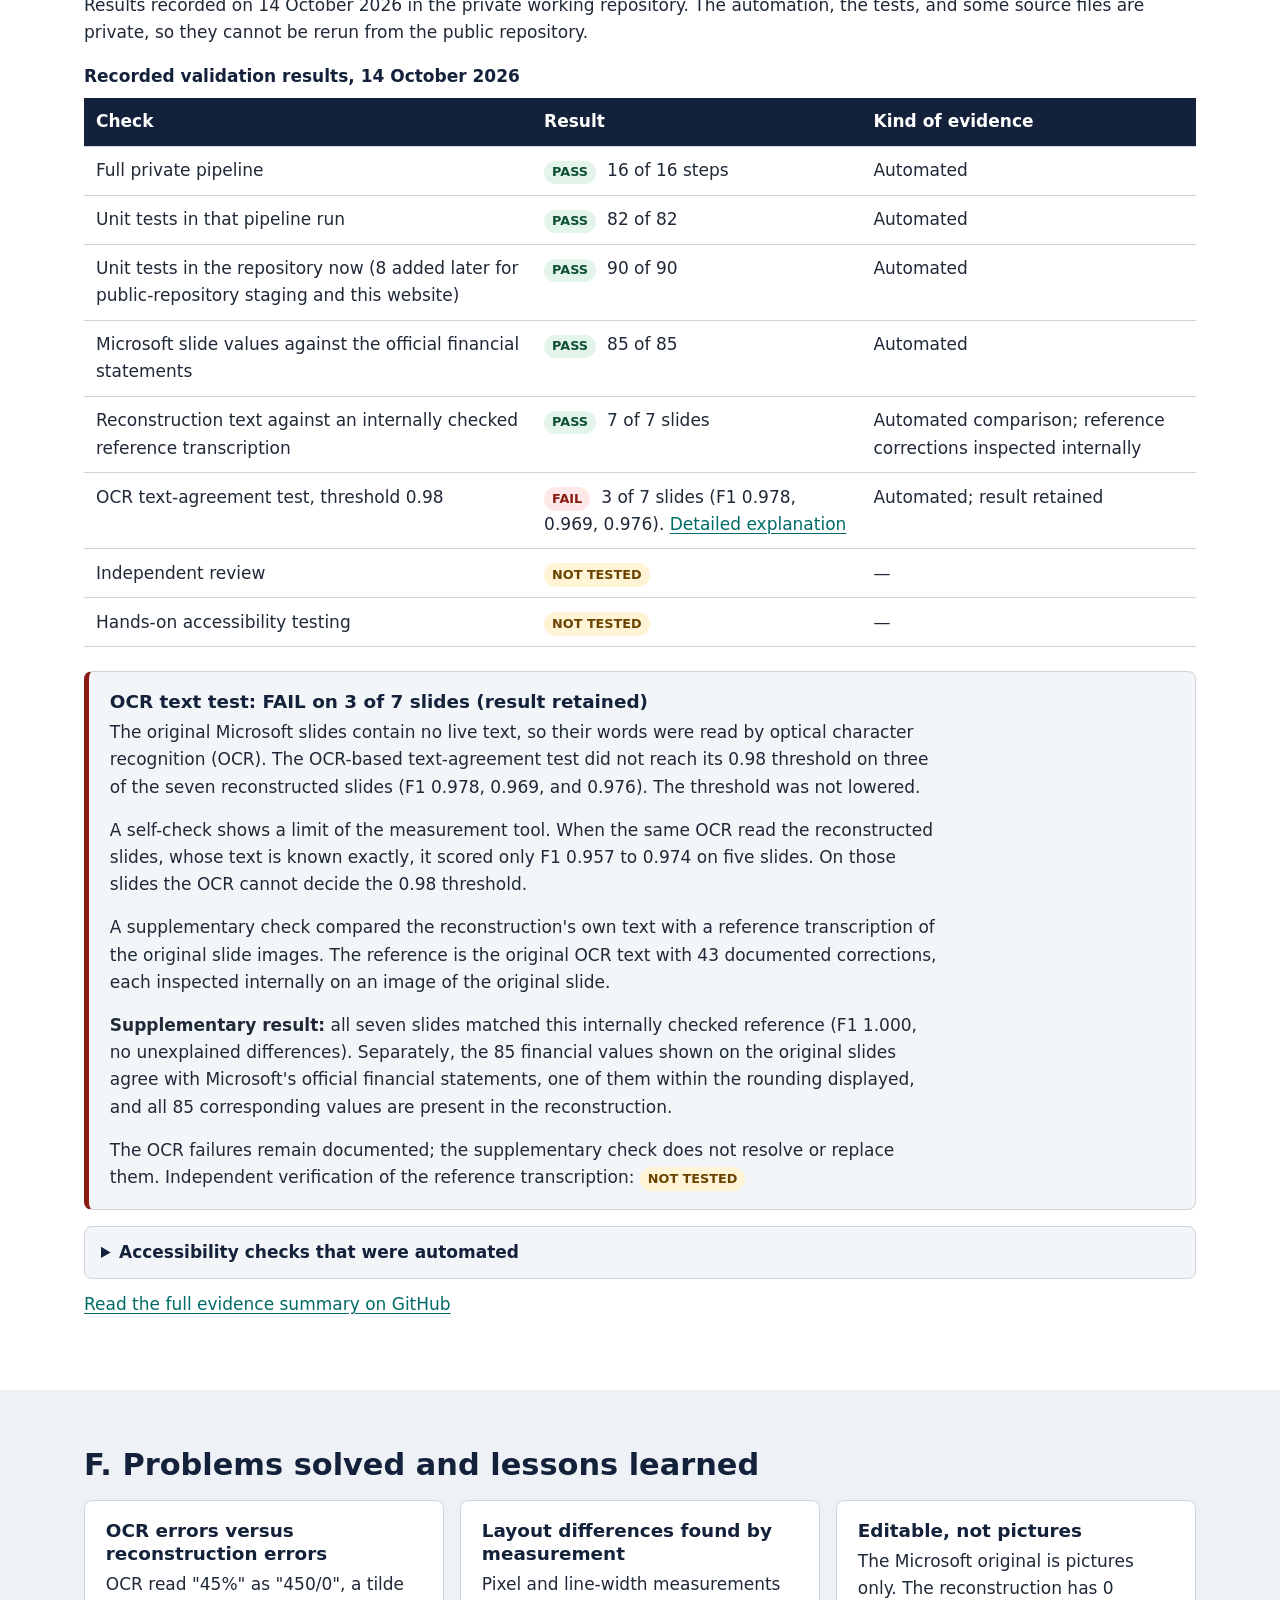
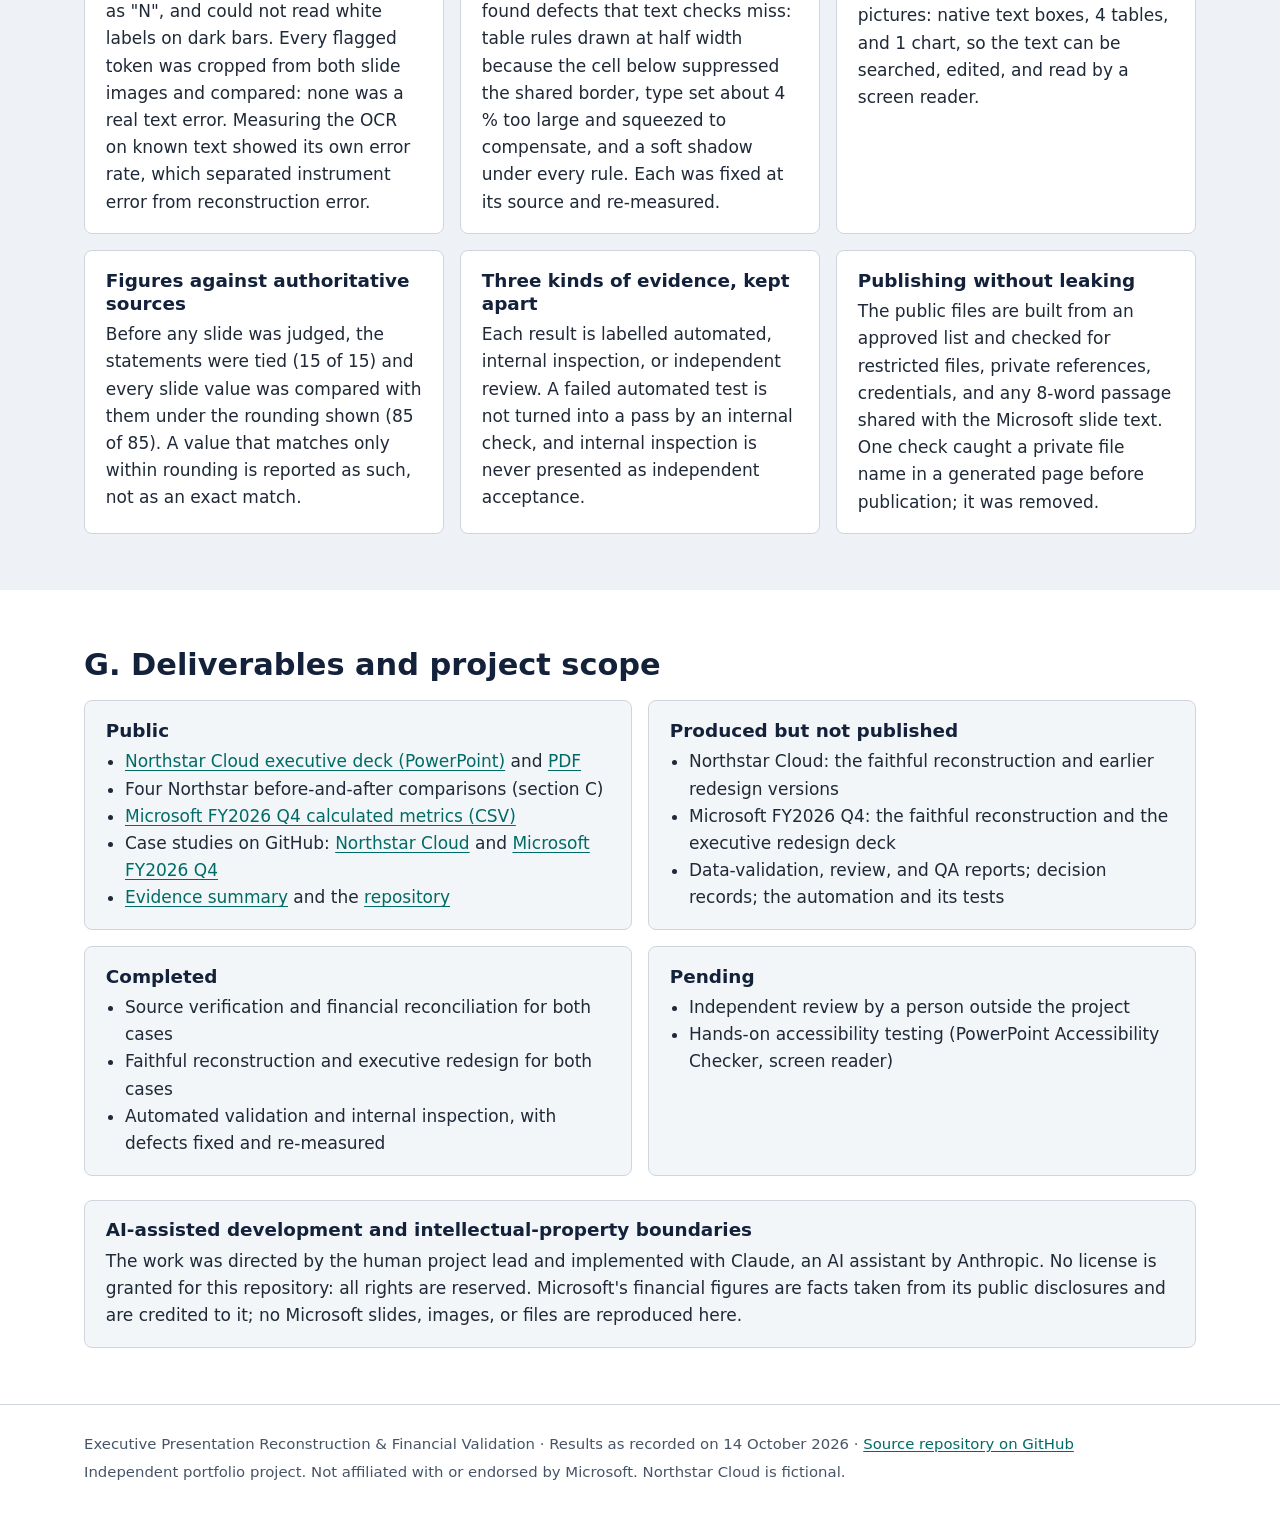
==== commit bf6cd852: "Add detailed OCR validation explanation to website and README Visible QA section explaining the reta" ====
--- a/docs/index.html
+++ b/docs/index.html
@@ -212,17 +212,20 @@
           <tr><td data-label="Check">Unit tests in the repository now (8 added later for public-repository staging and this website)</td><td data-label="Result"><span class="badge pass">PASS</span> 90 of 90</td><td data-label="Kind of evidence">Automated</td></tr>
           <tr><td data-label="Check">Microsoft slide values against the official financial statements</td><td data-label="Result"><span class="badge pass">PASS</span> 85 of 85</td><td data-label="Kind of evidence">Automated</td></tr>
           <tr><td data-label="Check">Reconstruction text against an internally checked reference transcription</td><td data-label="Result"><span class="badge pass">PASS</span> 7 of 7 slides</td><td data-label="Kind of evidence">Automated comparison; reference corrections inspected internally</td></tr>
-          <tr><td data-label="Check">OCR text-agreement test, threshold 0.98</td><td data-label="Result"><span class="badge fail">FAIL</span> 3 of 7 slides (0.978, 0.969, 0.976)</td><td data-label="Kind of evidence">Automated; result retained</td></tr>
+          <tr><td data-label="Check">OCR text-agreement test, threshold 0.98</td><td data-label="Result"><span class="badge fail">FAIL</span> 3 of 7 slides (F1 0.978, 0.969, 0.976). <a href="#ocr-test">Detailed explanation</a></td><td data-label="Kind of evidence">Automated; result retained</td></tr>
           <tr><td data-label="Check">Independent review</td><td data-label="Result"><span class="badge open">NOT TESTED</span></td><td data-label="Kind of evidence">—</td></tr>
           <tr><td data-label="Check">Hands-on accessibility testing</td><td data-label="Result"><span class="badge open">NOT TESTED</span></td><td data-label="Kind of evidence">—</td></tr>
         </tbody>
       </table>
     </div>
-    <details>
-      <summary>Why the OCR test fails, and what the second text measure adds</summary>
-      <p>The original Microsoft slides contain no live text, so their words had to be read by optical character recognition (OCR). Run on the reconstruction, whose text is known exactly, the same OCR reaches only 0.957 to 0.974 on five slides. The tool therefore cannot decide the 0.98 threshold there, whatever the reconstruction looks like. The failure is kept as recorded; the threshold was not lowered.</p>
-      <p>The second measure needs no OCR on the reconstruction side. It compares the reconstruction's own text with a reference transcription of the original: the OCR text corrected in 43 places where it misread or missed a token. Each correction was inspected internally on an image of the original. An independent reviewer has not checked these corrections.</p>
-    </details>
+    <article class="panel ocr-explain" id="ocr-test" aria-labelledby="h-ocr-test">
+      <h3 id="h-ocr-test">OCR text test: FAIL on 3 of 7 slides (result retained)</h3>
+      <p>The original Microsoft slides contain no live text, so their words were read by optical character recognition (OCR). The OCR-based text-agreement test did not reach its 0.98 threshold on three of the seven reconstructed slides (F1 0.978, 0.969, and 0.976). The threshold was not lowered.</p>
+      <p>A self-check shows a limit of the measurement tool. When the same OCR read the reconstructed slides, whose text is known exactly, it scored only F1 0.957 to 0.974 on five slides. On those slides the OCR cannot decide the 0.98 threshold.</p>
+      <p>A supplementary check compared the reconstruction's own text with a reference transcription of the original slide images. The reference is the original OCR text with 43 documented corrections, each inspected internally on an image of the original slide.</p>
+      <p><strong>Supplementary result:</strong> all seven slides matched this internally checked reference (F1 1.000, no unexplained differences). Separately, the 85 financial values shown on the original slides agree with Microsoft's official financial statements, one of them within the rounding displayed, and all 85 corresponding values are present in the reconstruction.</p>
+      <p>The OCR failures remain documented; the supplementary check does not resolve or replace them. Independent verification of the reference transcription: <span class="badge open">NOT TESTED</span></p>
+    </article>
     <details>
       <summary>Accessibility checks that were automated</summary>
       <p>Text size, contrast, slide titles, the start of the reading order, descriptions on charts and tables, and the document title and language were checked by script on both executive decks and pass. These checks do not replace the PowerPoint Accessibility Checker or a screen-reader test, which have not been run.</p>
--- a/docs/styles.css
+++ b/docs/styles.css
@@ -79,6 +79,8 @@
 .panel p:last-child { margin-bottom: 0; }
 .withheld { margin-top: 1.5rem; border-left: 5px solid var(--open-fg); }
 .boundary { margin-top: 1.5rem; }
+.ocr-explain { margin: 0.5rem 0 1rem; border-left: 5px solid var(--fail-fg); scroll-margin-top: 5rem; }
+.ocr-explain p { max-width: 52rem; }
 .note { color: var(--muted); font-size: 0.97rem; margin-top: 1.25rem; }
 .disclosure { background: var(--open-bg); color: #3d2a00; border-radius: var(--radius); padding: 0.75rem 1rem; }
 .hint { color: var(--muted); }
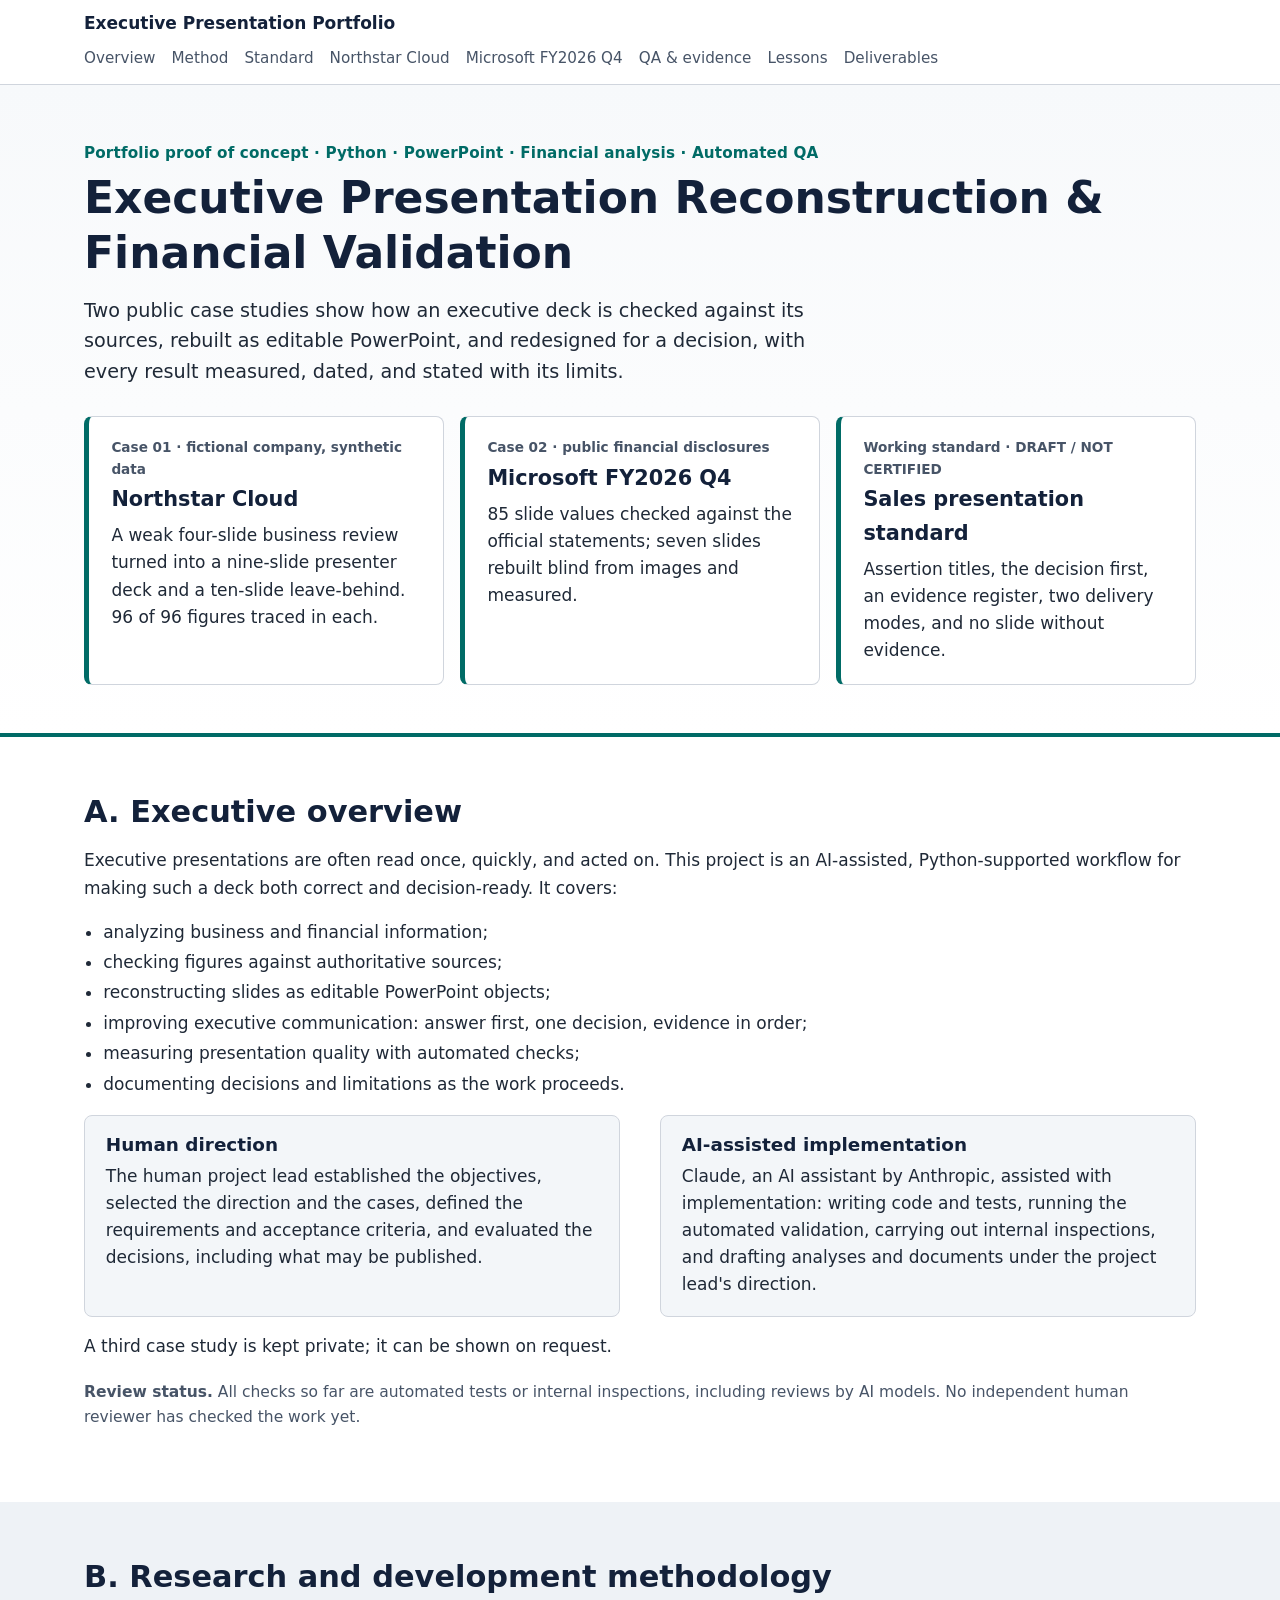
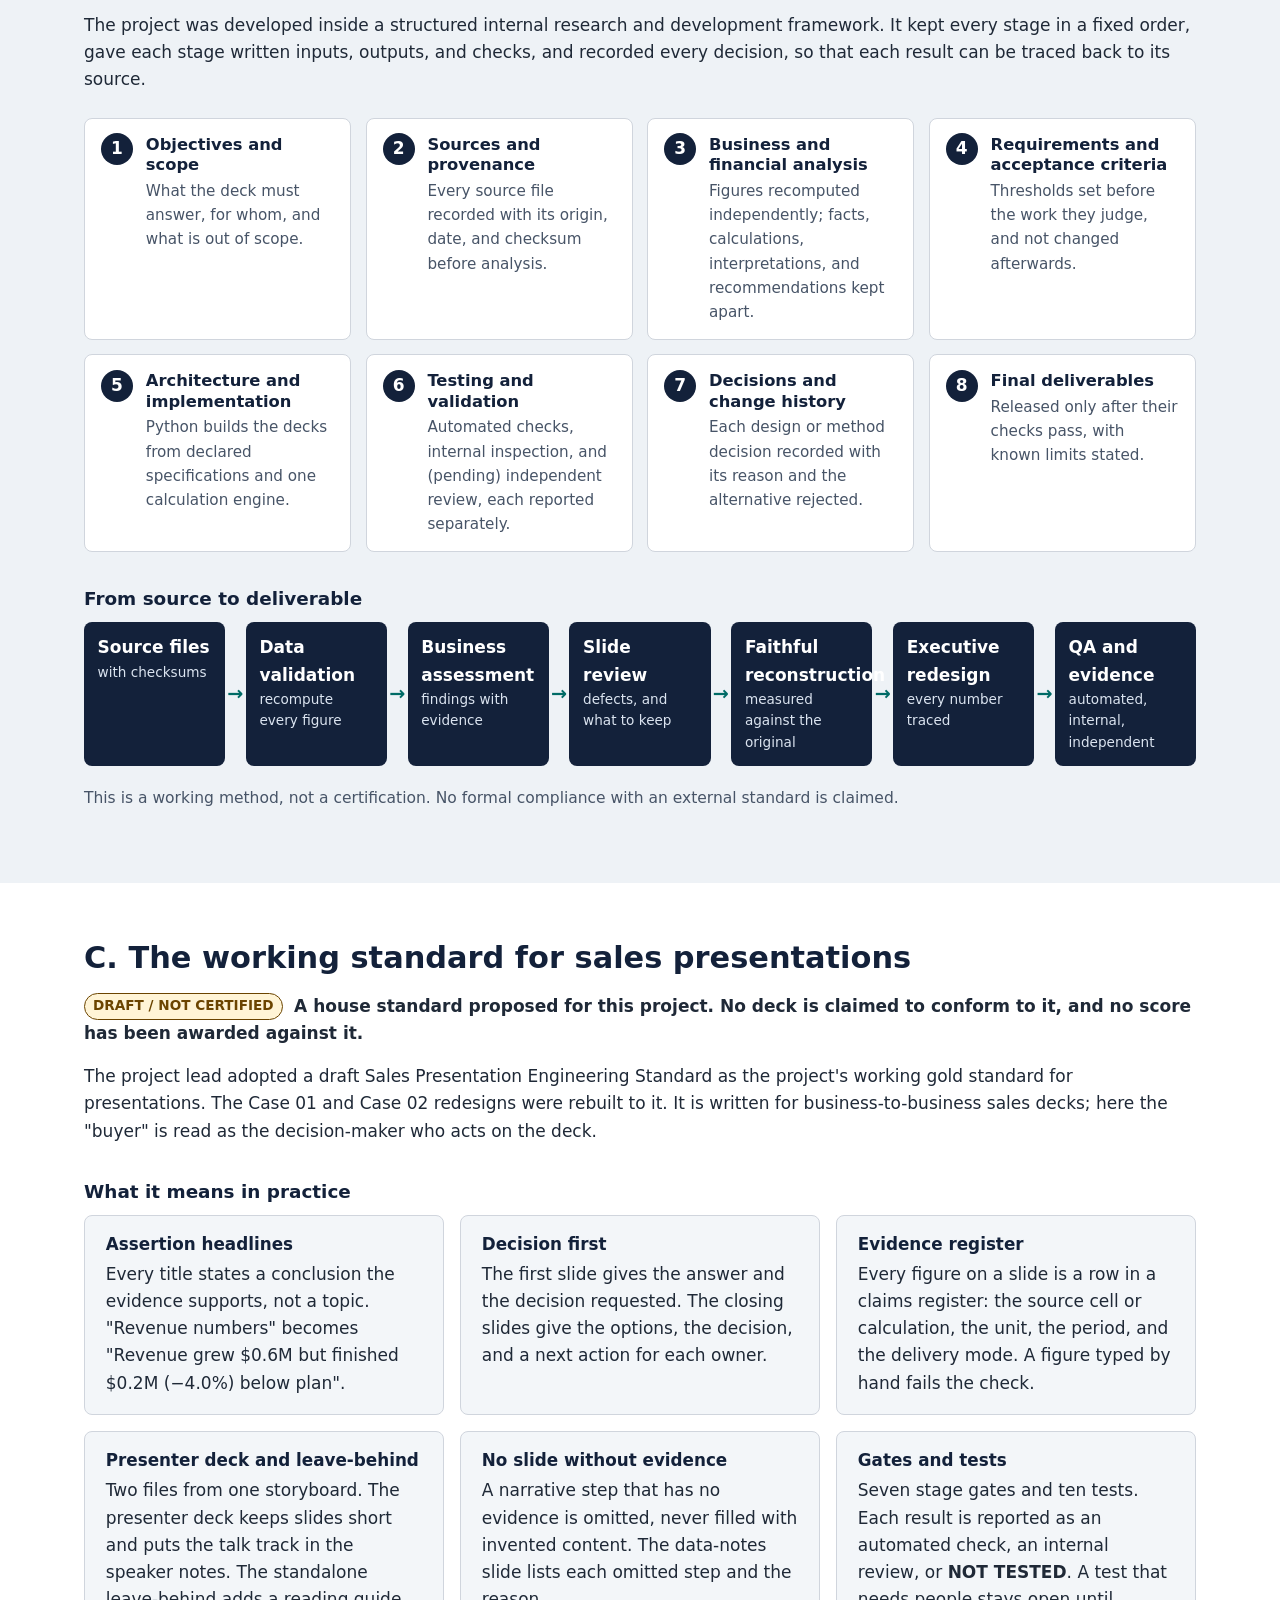
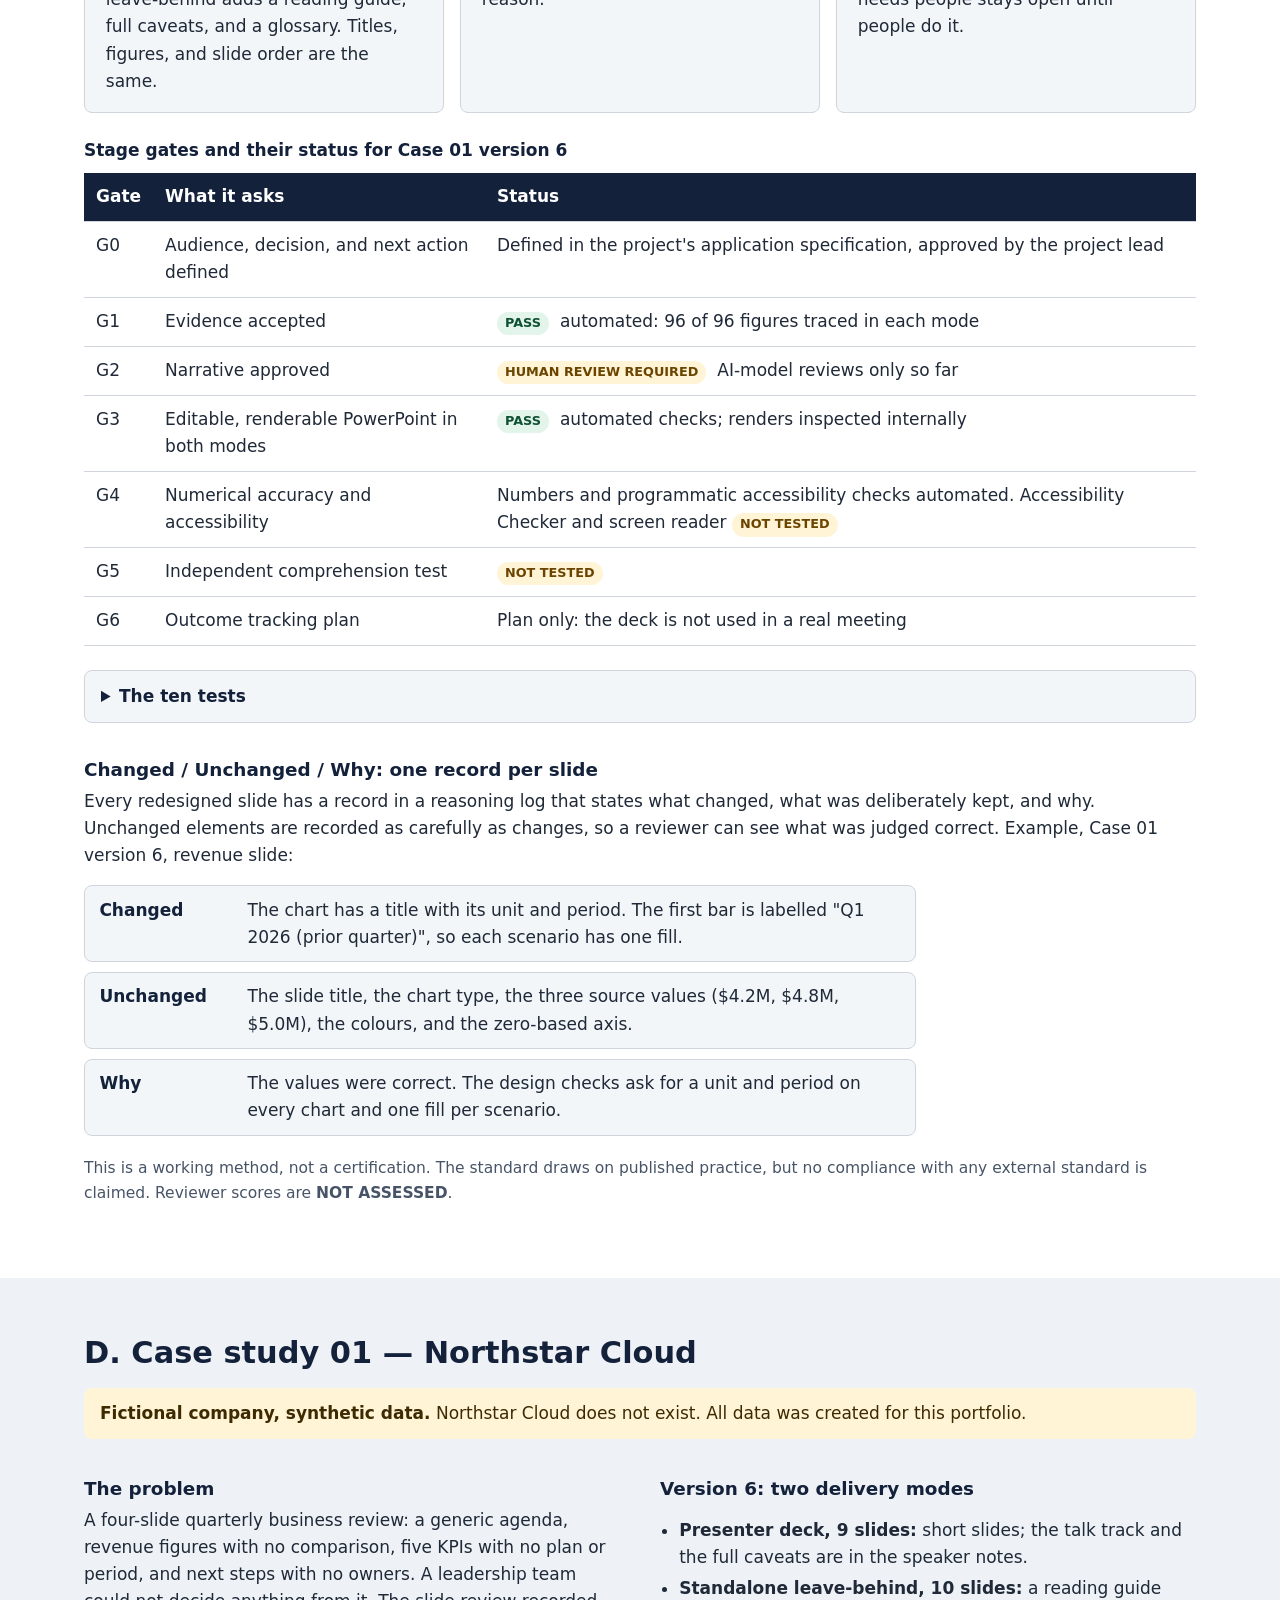
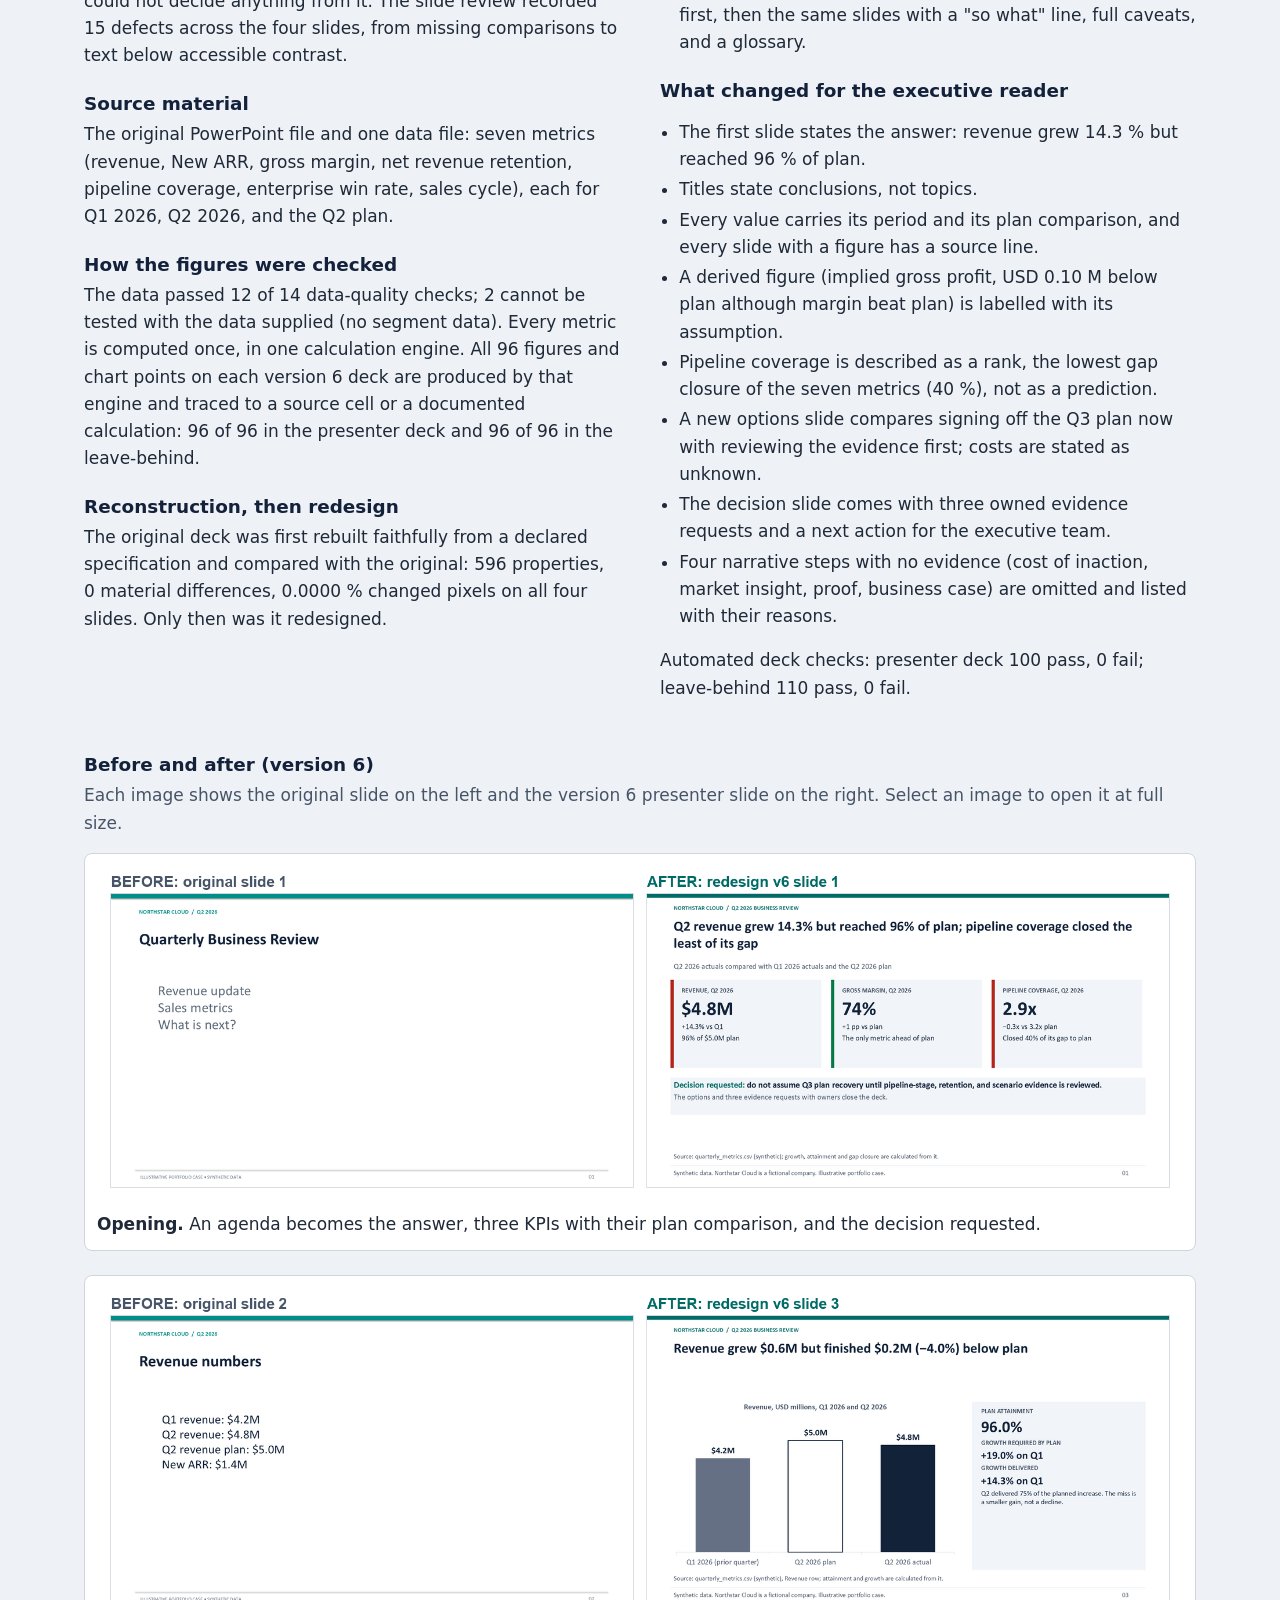
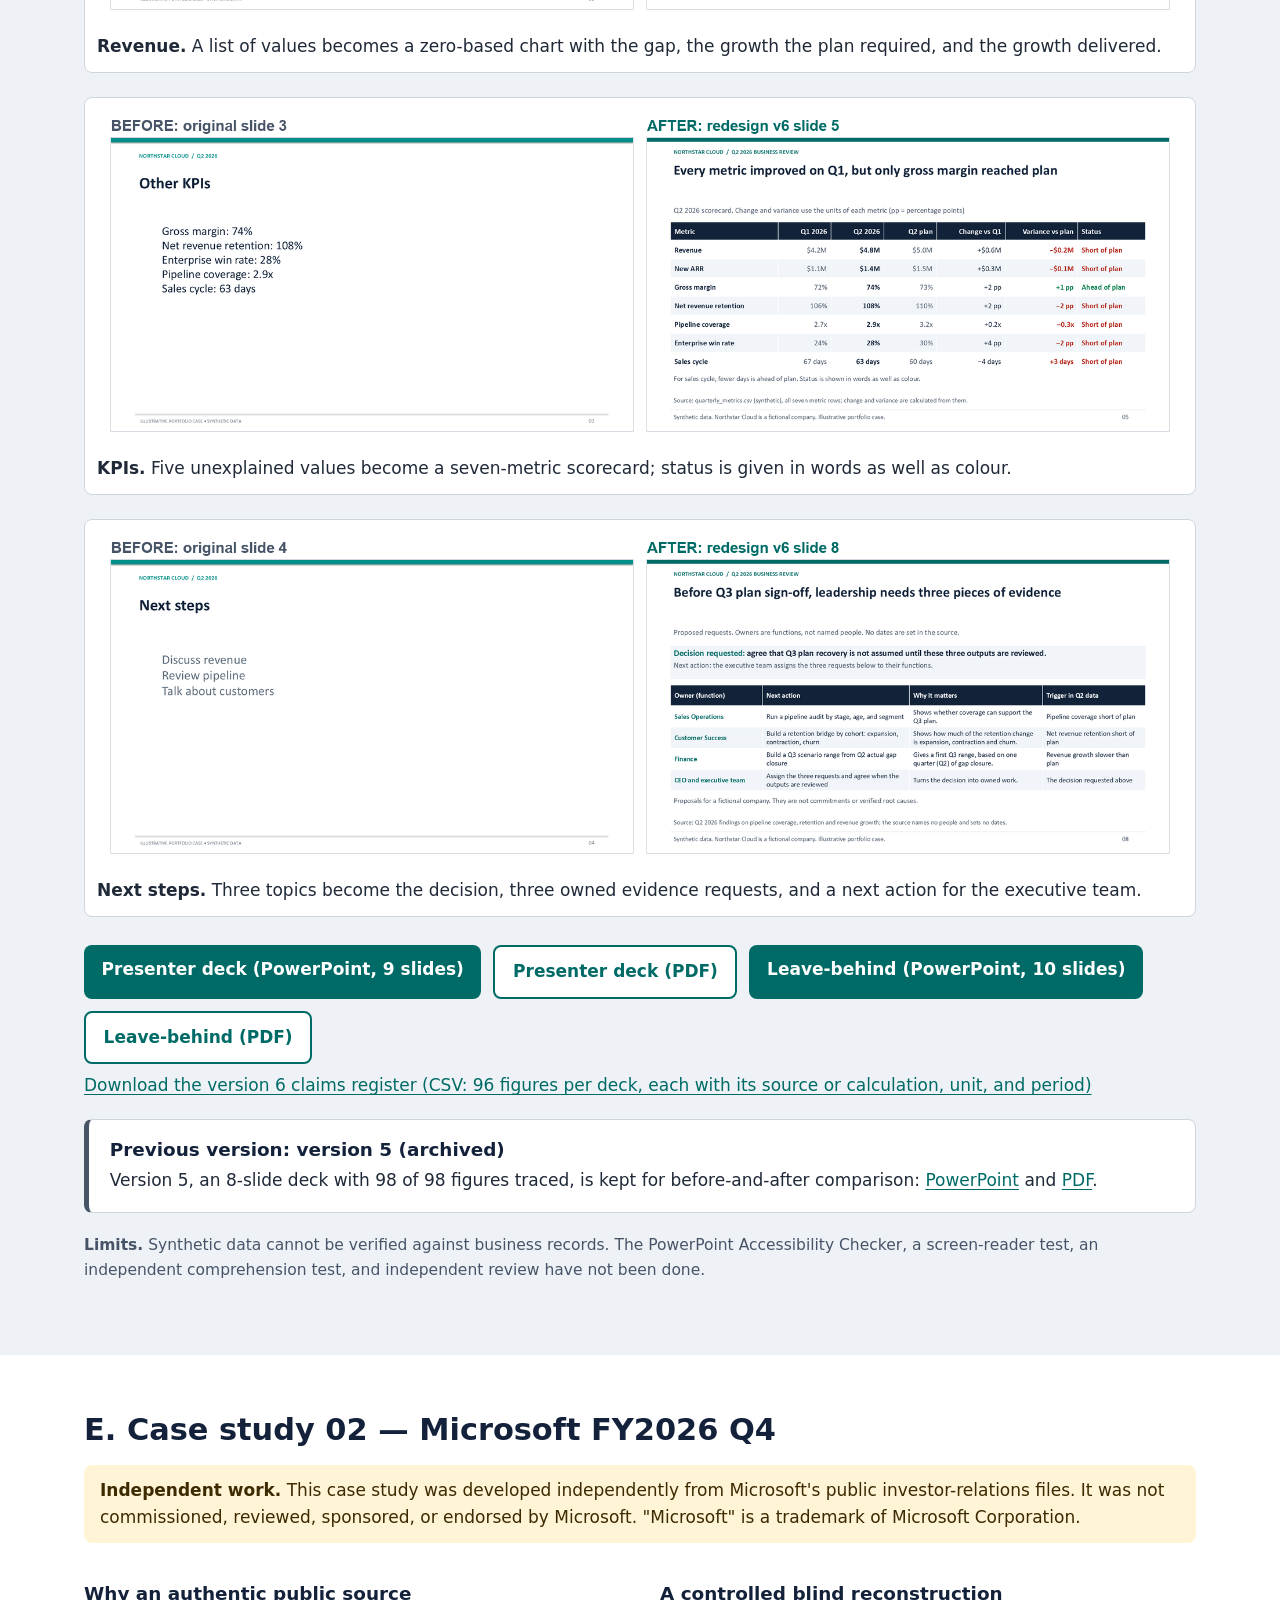
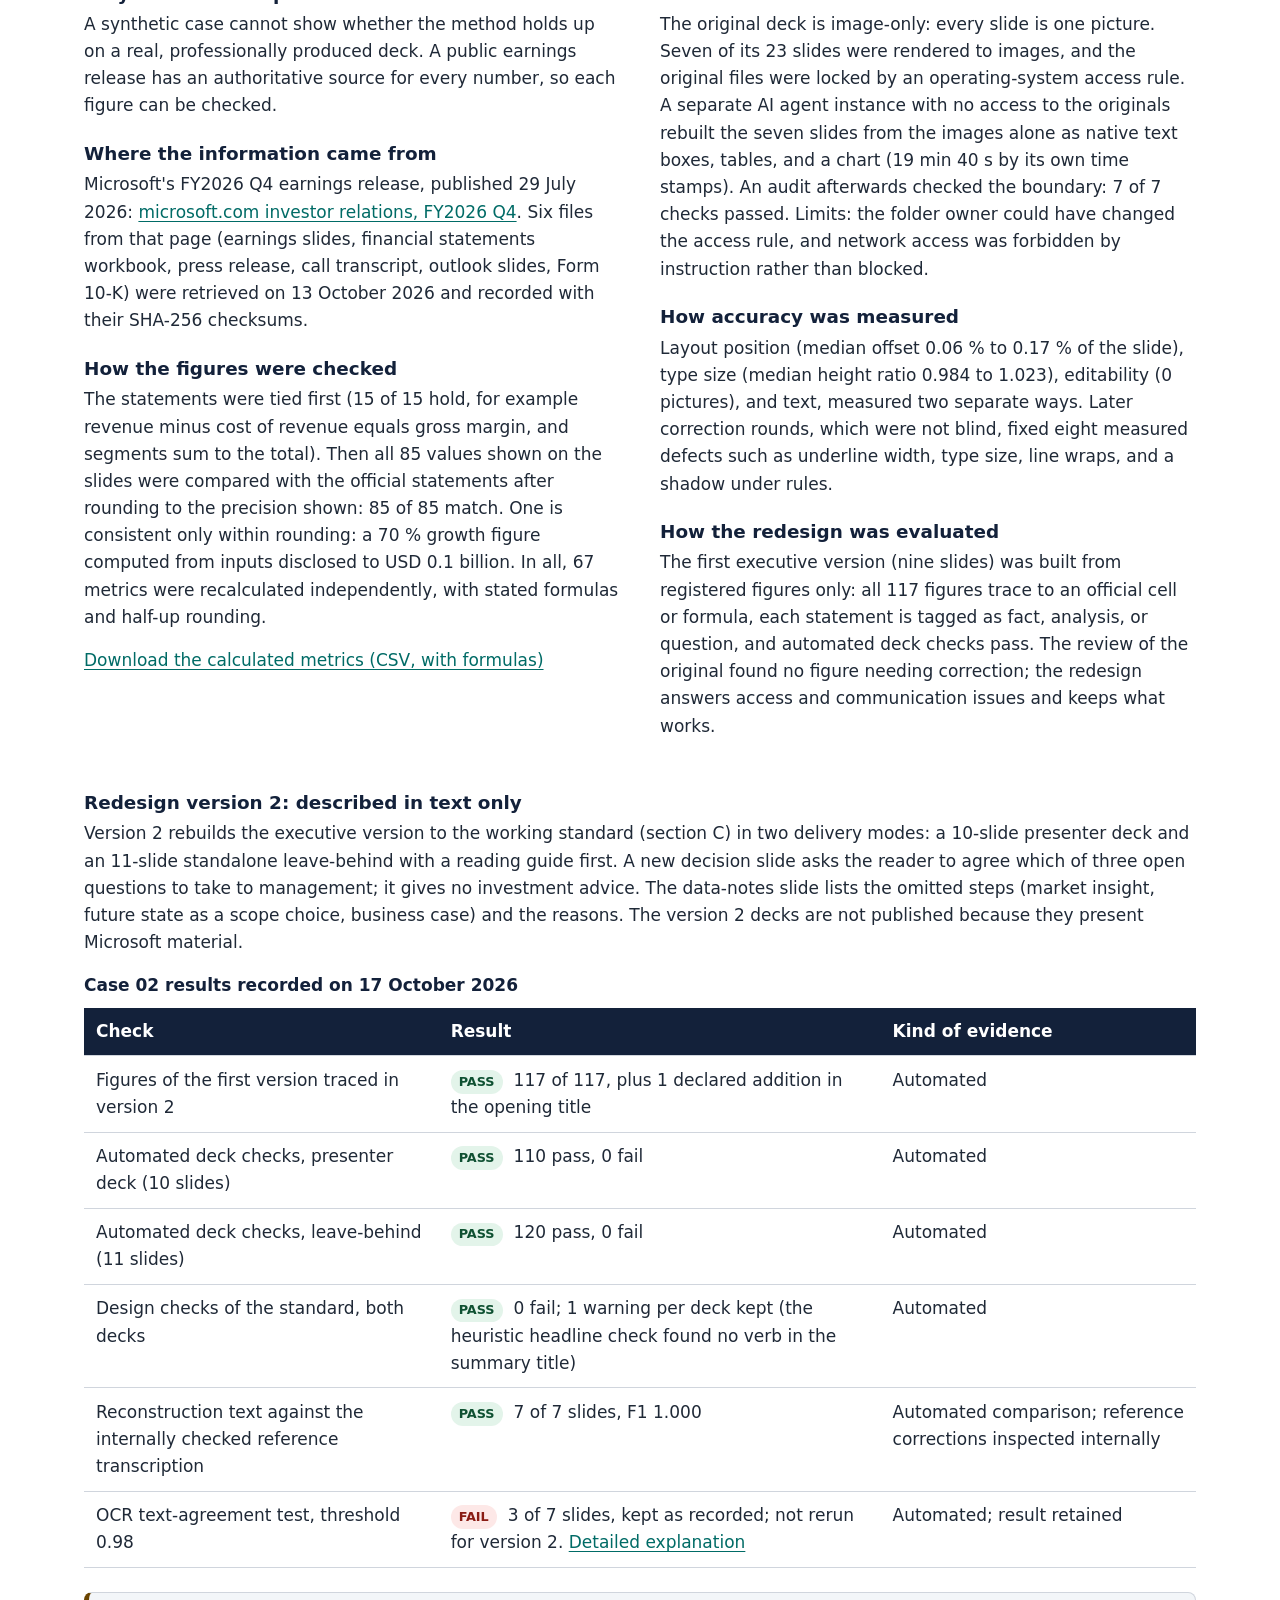
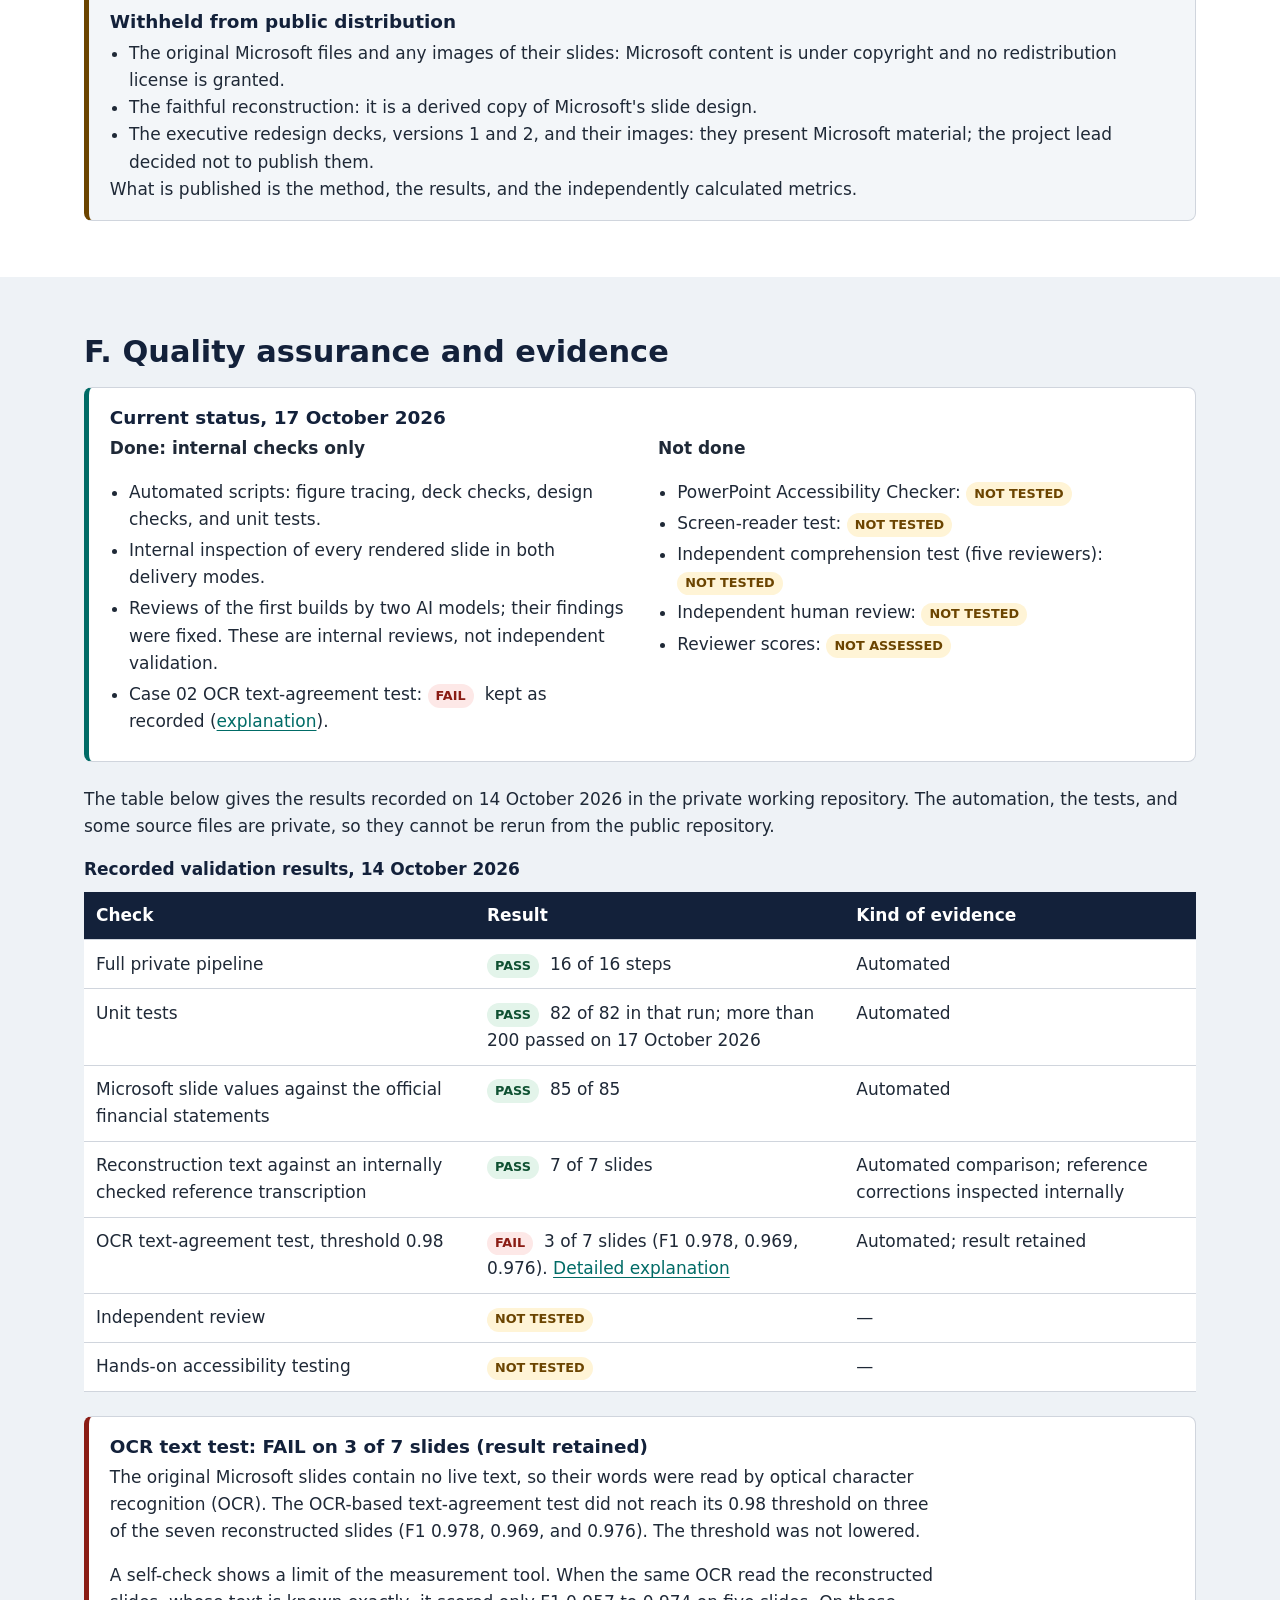
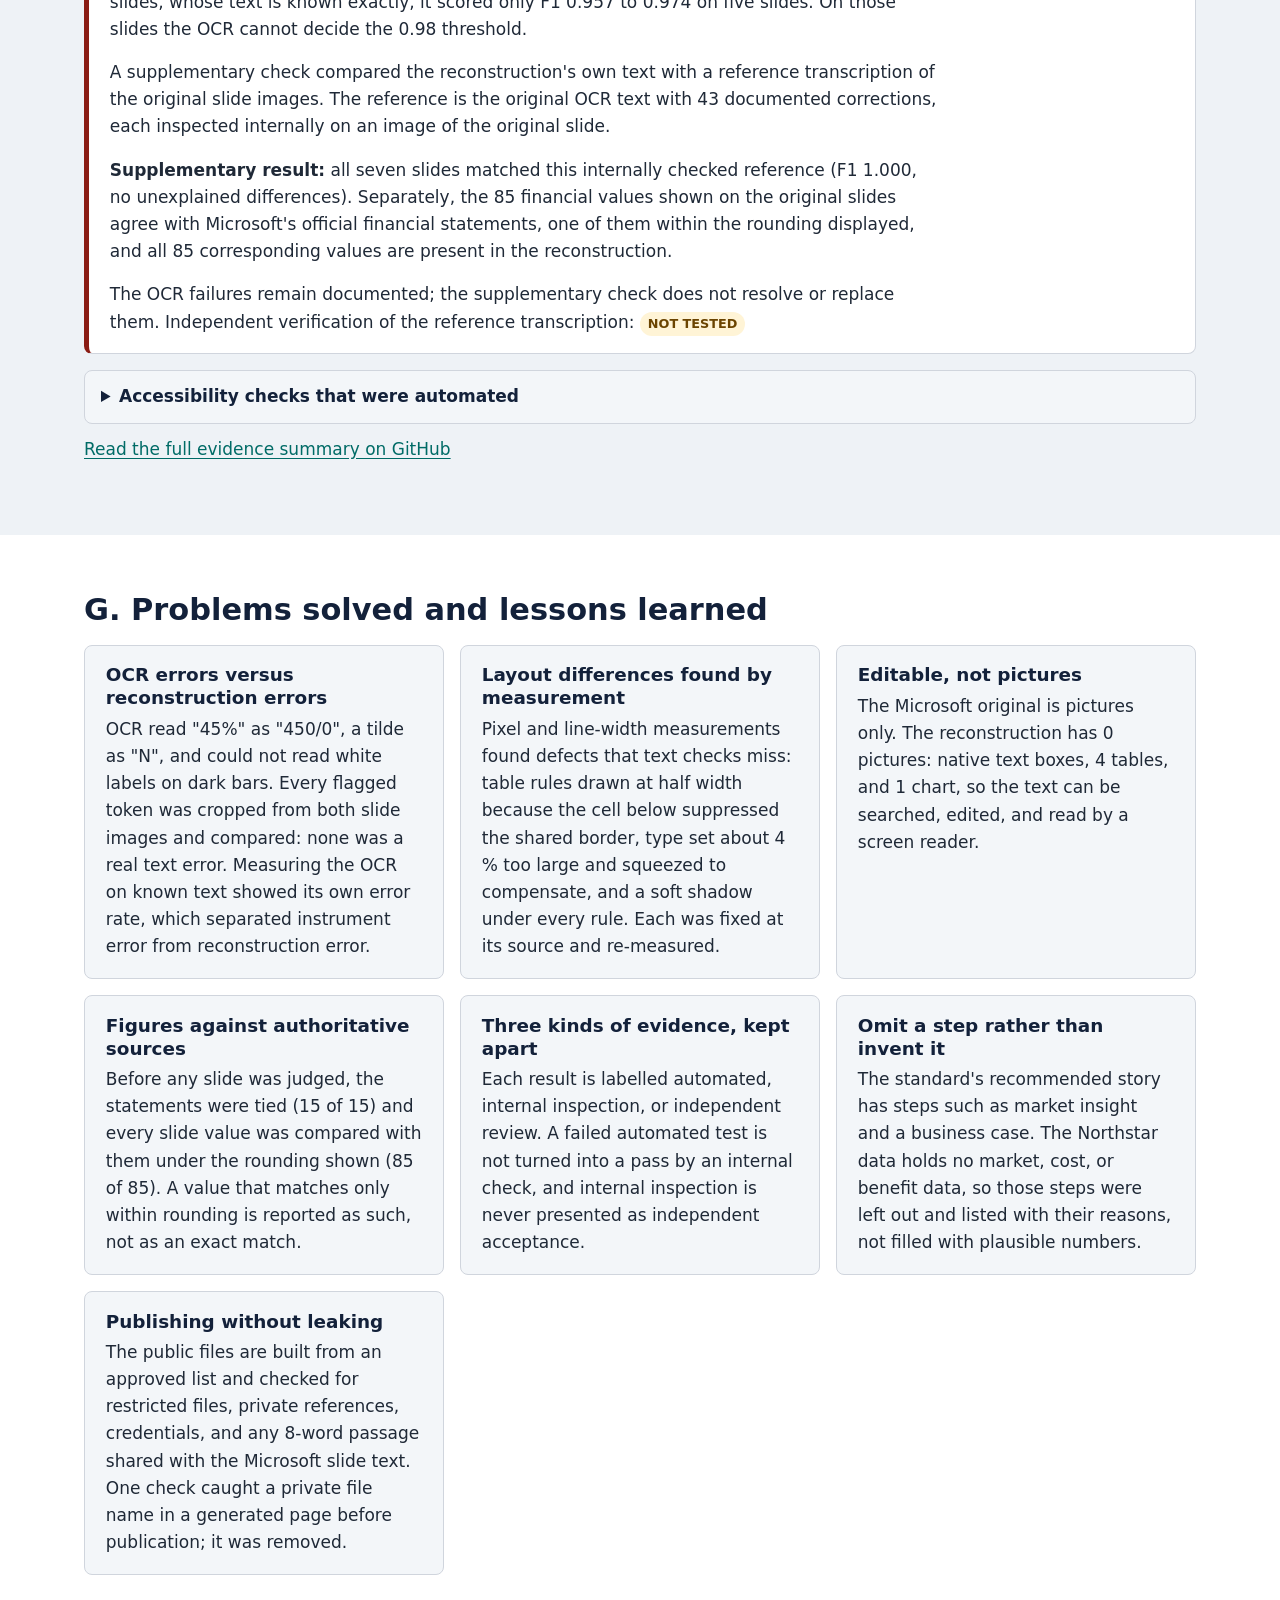
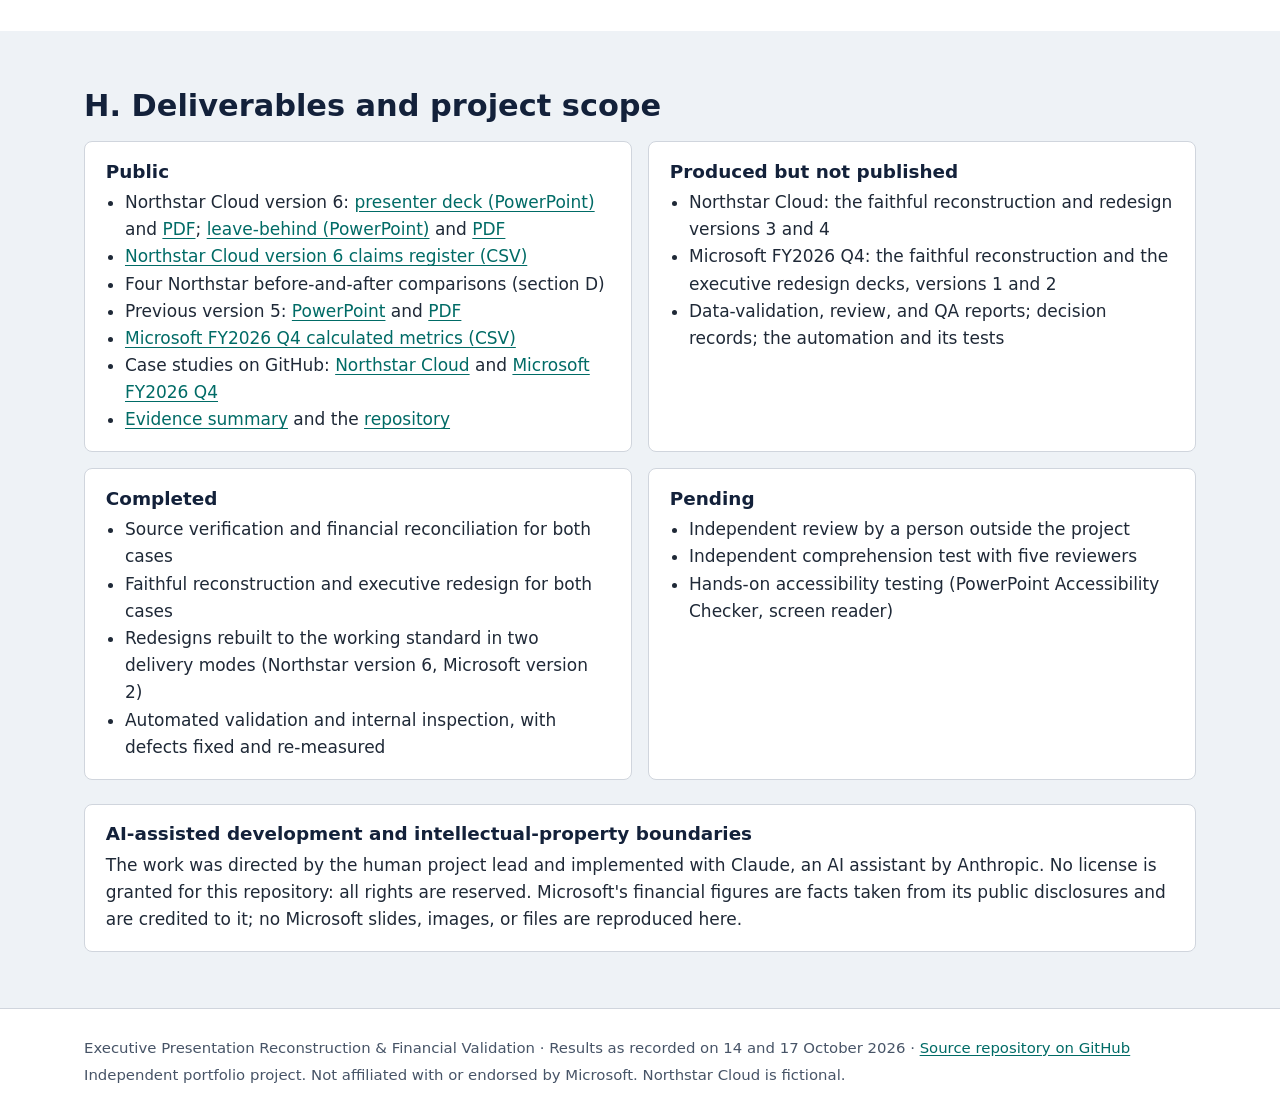
==== commit 92663488: "Add Sales Presentation Standard section, Case 01 v6 (presenter and leave-behind), Case 02 v2 summary" ====
--- a/docs/index.html
+++ b/docs/index.html
@@ -18,6 +18,7 @@
       <ul>
         <li><a href="#overview">Overview</a></li>
         <li><a href="#method">Method</a></li>
+        <li><a href="#standard">Standard</a></li>
         <li><a href="#northstar">Northstar Cloud</a></li>
         <li><a href="#microsoft">Microsoft FY2026 Q4</a></li>
         <li><a href="#qa">QA &amp; evidence</a></li>
@@ -34,17 +35,22 @@
   <div class="wrap">
     <p class="eyebrow">Portfolio proof of concept · Python · PowerPoint · Financial analysis · Automated QA</p>
     <h1 id="title">Executive Presentation Reconstruction &amp; Financial Validation</h1>
-    <p class="lead">Two case studies show how an executive deck is checked against its sources, rebuilt as editable PowerPoint, and redesigned for a decision, with every result measured, dated, and stated with its limits.</p>
+    <p class="lead">Two public case studies show how an executive deck is checked against its sources, rebuilt as editable PowerPoint, and redesigned for a decision, with every result measured, dated, and stated with its limits.</p>
     <div class="cards">
       <a class="card" href="#northstar">
         <span class="card-kicker">Case 01 · fictional company, synthetic data</span>
         <span class="card-title">Northstar Cloud</span>
-        <span class="card-text">A weak four-slide business review turned into an eight-slide executive deck. Every number traced to source.</span>
+        <span class="card-text">A weak four-slide business review turned into a nine-slide presenter deck and a ten-slide leave-behind. 96 of 96 figures traced in each.</span>
       </a>
       <a class="card" href="#microsoft">
         <span class="card-kicker">Case 02 · public financial disclosures</span>
         <span class="card-title">Microsoft FY2026 Q4</span>
         <span class="card-text">85 slide values checked against the official statements; seven slides rebuilt blind from images and measured.</span>
+      </a>
+      <a class="card" href="#standard">
+        <span class="card-kicker">Working standard · DRAFT / NOT CERTIFIED</span>
+        <span class="card-title">Sales presentation standard</span>
+        <span class="card-text">Assertion titles, the decision first, an evidence register, two delivery modes, and no slide without evidence.</span>
       </a>
     </div>
   </div>
@@ -65,14 +71,15 @@
     <div class="split">
       <div class="panel">
         <h3>Human direction</h3>
-        <p>The human project lead established the objectives, selected the direction and the two cases, defined the requirements and acceptance criteria, and evaluated the decisions, including what may be published.</p>
+        <p>The human project lead established the objectives, selected the direction and the cases, defined the requirements and acceptance criteria, and evaluated the decisions, including what may be published.</p>
       </div>
       <div class="panel">
         <h3>AI-assisted implementation</h3>
         <p>Claude, an AI assistant by Anthropic, assisted with implementation: writing code and tests, running the automated validation, carrying out internal inspections, and drafting analyses and documents under the project lead's direction.</p>
       </div>
     </div>
-    <p class="note"><strong>Review status.</strong> All checks so far are automated tests or internal inspections. No independent human reviewer has checked the work yet.</p>
+    <p>A third case study is kept private; it can be shown on request.</p>
+    <p class="note"><strong>Review status.</strong> All checks so far are automated tests or internal inspections, including reviews by AI models. No independent human reviewer has checked the work yet.</p>
   </div>
 </section>
 
@@ -104,9 +111,83 @@
   </div>
 </section>
 
-<section id="northstar" aria-labelledby="h-northstar">
-  <div class="wrap">
-    <h2 id="h-northstar">C. Case study 01 — Northstar Cloud</h2>
+<section id="standard" aria-labelledby="h-standard">
+  <div class="wrap">
+    <h2 id="h-standard">C. The working standard for sales presentations</h2>
+    <p class="status-line"><span class="badge draft">DRAFT / NOT CERTIFIED</span> A house standard proposed for this project. No deck is claimed to conform to it, and no score has been awarded against it.</p>
+    <p>The project lead adopted a draft Sales Presentation Engineering Standard as the project's working gold standard for presentations. The Case 01 and Case 02 redesigns were rebuilt to it. It is written for business-to-business sales decks; here the "buyer" is read as the decision-maker who acts on the deck.</p>
+    <h3 class="sub">What it means in practice</h3>
+    <div class="grid rules">
+      <article class="panel">
+        <h3>Assertion headlines</h3>
+        <p>Every title states a conclusion the evidence supports, not a topic. "Revenue numbers" becomes "Revenue grew $0.6M but finished $0.2M (−4.0%) below plan".</p>
+      </article>
+      <article class="panel">
+        <h3>Decision first</h3>
+        <p>The first slide gives the answer and the decision requested. The closing slides give the options, the decision, and a next action for each owner.</p>
+      </article>
+      <article class="panel">
+        <h3>Evidence register</h3>
+        <p>Every figure on a slide is a row in a claims register: the source cell or calculation, the unit, the period, and the delivery mode. A figure typed by hand fails the check.</p>
+      </article>
+      <article class="panel">
+        <h3>Presenter deck and leave-behind</h3>
+        <p>Two files from one storyboard. The presenter deck keeps slides short and puts the talk track in the speaker notes. The standalone leave-behind adds a reading guide, full caveats, and a glossary. Titles, figures, and slide order are the same.</p>
+      </article>
+      <article class="panel">
+        <h3>No slide without evidence</h3>
+        <p>A narrative step that has no evidence is omitted, never filled with invented content. The data-notes slide lists each omitted step and the reason.</p>
+      </article>
+      <article class="panel">
+        <h3>Gates and tests</h3>
+        <p>Seven stage gates and ten tests. Each result is reported as an automated check, an internal review, or <strong>NOT TESTED</strong>. A test that needs people stays open until people do it.</p>
+      </article>
+    </div>
+
+    <div class="table-scroll">
+      <table>
+        <caption>Stage gates and their status for Case 01 version 6</caption>
+        <thead>
+          <tr><th scope="col">Gate</th><th scope="col">What it asks</th><th scope="col">Status</th></tr>
+        </thead>
+        <tbody>
+          <tr><td data-label="Gate">G0</td><td data-label="What it asks">Audience, decision, and next action defined</td><td data-label="Status">Defined in the project's application specification, approved by the project lead</td></tr>
+          <tr><td data-label="Gate">G1</td><td data-label="What it asks">Evidence accepted</td><td data-label="Status"><span class="badge pass">PASS</span> automated: 96 of 96 figures traced in each mode</td></tr>
+          <tr><td data-label="Gate">G2</td><td data-label="What it asks">Narrative approved</td><td data-label="Status"><span class="badge open">HUMAN REVIEW REQUIRED</span> AI-model reviews only so far</td></tr>
+          <tr><td data-label="Gate">G3</td><td data-label="What it asks">Editable, renderable PowerPoint in both modes</td><td data-label="Status"><span class="badge pass">PASS</span> automated checks; renders inspected internally</td></tr>
+          <tr><td data-label="Gate">G4</td><td data-label="What it asks">Numerical accuracy and accessibility</td><td data-label="Status">Numbers and programmatic accessibility checks automated. Accessibility Checker and screen reader <span class="badge open">NOT TESTED</span></td></tr>
+          <tr><td data-label="Gate">G5</td><td data-label="What it asks">Independent comprehension test</td><td data-label="Status"><span class="badge open">NOT TESTED</span></td></tr>
+          <tr><td data-label="Gate">G6</td><td data-label="What it asks">Outcome tracking plan</td><td data-label="Status">Plan only: the deck is not used in a real meeting</td></tr>
+        </tbody>
+      </table>
+    </div>
+    <details>
+      <summary>The ten tests</summary>
+      <ul>
+        <li>T01 claims and T02 numbers: automated.</li>
+        <li>T03 text fidelity: automated (slide text against the storyboard).</li>
+        <li>T04 OCR: not applicable to Case 01 (the original is editable); in Case 02 the OCR result stays FAIL as recorded.</li>
+        <li>T05 visual and T06 editability: automated checks plus internal inspection.</li>
+        <li>T07 accessibility (PowerPoint Accessibility Checker, screen reader): NOT TESTED.</li>
+        <li>T08 comprehension by five independent reviewers: NOT TESTED.</li>
+        <li>T09 stakeholder consensus and T10 outcomes: not applicable as written; nothing is sold and the deck is not deployed.</li>
+      </ul>
+    </details>
+
+    <h3 class="sub">Changed / Unchanged / Why: one record per slide</h3>
+    <p>Every redesigned slide has a record in a reasoning log that states what changed, what was deliberately kept, and why. Unchanged elements are recorded as carefully as changes, so a reviewer can see what was judged correct. Example, Case 01 version 6, revenue slide:</p>
+    <dl class="cuw">
+      <div><dt>Changed</dt><dd>The chart has a title with its unit and period. The first bar is labelled "Q1 2026 (prior quarter)", so each scenario has one fill.</dd></div>
+      <div><dt>Unchanged</dt><dd>The slide title, the chart type, the three source values ($4.2M, $4.8M, $5.0M), the colours, and the zero-based axis.</dd></div>
+      <div><dt>Why</dt><dd>The values were correct. The design checks ask for a unit and period on every chart and one fill per scenario.</dd></div>
+    </dl>
+    <p class="note">This is a working method, not a certification. The standard draws on published practice, but no compliance with any external standard is claimed. Reviewer scores are <strong>NOT ASSESSED</strong>.</p>
+  </div>
+</section>
+
+<section id="northstar" class="alt" aria-labelledby="h-northstar">
+  <div class="wrap">
+    <h2 id="h-northstar">D. Case study 01 — Northstar Cloud</h2>
     <p class="disclosure"><strong>Fictional company, synthetic data.</strong> Northstar Cloud does not exist. All data was created for this portfolio.</p>
     <div class="split">
       <div>
@@ -115,55 +196,70 @@
         <h3>Source material</h3>
         <p>The original PowerPoint file and one data file: seven metrics (revenue, New ARR, gross margin, net revenue retention, pipeline coverage, enterprise win rate, sales cycle), each for Q1 2026, Q2 2026, and the Q2 plan.</p>
         <h3>How the figures were checked</h3>
-        <p>The data passed 12 of 14 data-quality checks; 2 cannot be tested with the data supplied (no segment data). Every metric is computed once, in one calculation engine. All 98 figures and chart points on the final deck are produced by that engine and traced to a source cell or a documented calculation.</p>
-      </div>
-      <div>
+        <p>The data passed 12 of 14 data-quality checks; 2 cannot be tested with the data supplied (no segment data). Every metric is computed once, in one calculation engine. All 96 figures and chart points on each version 6 deck are produced by that engine and traced to a source cell or a documented calculation: 96 of 96 in the presenter deck and 96 of 96 in the leave-behind.</p>
         <h3>Reconstruction, then redesign</h3>
         <p>The original deck was first rebuilt faithfully from a declared specification and compared with the original: 596 properties, 0 material differences, 0.0000 % changed pixels on all four slides. Only then was it redesigned.</p>
+      </div>
+      <div>
+        <h3>Version 6: two delivery modes</h3>
+        <ul class="ticks">
+          <li><strong>Presenter deck, 9 slides:</strong> short slides; the talk track and the full caveats are in the speaker notes.</li>
+          <li><strong>Standalone leave-behind, 10 slides:</strong> a reading guide first, then the same slides with a "so what" line, full caveats, and a glossary.</li>
+        </ul>
         <h3>What changed for the executive reader</h3>
         <ul class="ticks">
           <li>The first slide states the answer: revenue grew 14.3 % but reached 96 % of plan.</li>
           <li>Titles state conclusions, not topics.</li>
-          <li>Every value carries its period and its plan comparison.</li>
+          <li>Every value carries its period and its plan comparison, and every slide with a figure has a source line.</li>
           <li>A derived figure (implied gross profit, USD 0.10 M below plan although margin beat plan) is labelled with its assumption.</li>
           <li>Pipeline coverage is described as a rank, the lowest gap closure of the seven metrics (40 %), not as a prediction.</li>
-          <li>Next steps become three owned evidence requests and one decision.</li>
-        </ul>
-      </div>
-    </div>
-
-    <h3 class="sub">Before and after</h3>
-    <p class="hint">Each image shows the original slide on the left and the redesigned slide on the right. Select an image to open it at full size.</p>
+          <li>A new options slide compares signing off the Q3 plan now with reviewing the evidence first; costs are stated as unknown.</li>
+          <li>The decision slide comes with three owned evidence requests and a next action for the executive team.</li>
+          <li>Four narrative steps with no evidence (cost of inaction, market insight, proof, business case) are omitted and listed with their reasons.</li>
+        </ul>
+        <p>Automated deck checks: presenter deck 100 pass, 0 fail; leave-behind 110 pass, 0 fail.</p>
+      </div>
+    </div>
+
+    <h3 class="sub">Before and after (version 6)</h3>
+    <p class="hint">Each image shows the original slide on the left and the version 6 presenter slide on the right. Select an image to open it at full size.</p>
     <div class="compare">
       <figure>
-        <a href="assets/northstar/before_after/01_opening.png"><img src="assets/northstar/before_after/01_opening.png" width="1872" height="578" loading="lazy" alt="Before: original slide 1, an agenda titled Quarterly Business Review listing Revenue update, Sales metrics, and What is next. After: redesigned slide 1 with the title Q2 revenue grew 14.3% but reached 96% of plan; three KPI tiles for revenue ($4.8M), gross margin (74%), and pipeline coverage (2.9x); and a decision request."><span class="sr-only"> Opens the full-size image.</span></a>
+        <a href="assets/northstar/before_after/v6_01_opening.png"><img src="assets/northstar/before_after/v6_01_opening.png" width="1872" height="578" loading="lazy" alt="Before: original slide 1, an agenda titled Quarterly Business Review listing Revenue update, Sales metrics, and What is next. After: version 6 slide 1 with the title Q2 revenue grew 14.3% but reached 96% of plan; pipeline coverage closed the least of its gap. Three KPI tiles show revenue $4.8M, 96% of the $5.0M plan; gross margin 74%, the only metric ahead of plan; and pipeline coverage 2.9x, closed 40% of its gap. Below them, the decision requested and a source line."><span class="sr-only"> Opens the full-size image.</span></a>
         <figcaption><strong>Opening.</strong> An agenda becomes the answer, three KPIs with their plan comparison, and the decision requested.</figcaption>
       </figure>
       <figure>
-        <a href="assets/northstar/before_after/02_revenue.png"><img src="assets/northstar/before_after/02_revenue.png" width="1872" height="578" loading="lazy" alt="Before: original slide 2, Revenue numbers, a text list of Q1 revenue $4.2M, Q2 revenue $4.8M, plan $5.0M, and New ARR $1.4M. After: redesigned slide 3, Revenue grew $0.6M but finished $0.2M below plan, with a zero-based column chart of Q1 actual, Q2 plan, and Q2 actual, and a panel showing 96.0% plan attainment, 19.0% growth required, and 14.3% delivered."><span class="sr-only"> Opens the full-size image.</span></a>
+        <a href="assets/northstar/before_after/v6_02_revenue.png"><img src="assets/northstar/before_after/v6_02_revenue.png" width="1872" height="578" loading="lazy" alt="Before: original slide 2, Revenue numbers, a text list of Q1 revenue $4.2M, Q2 revenue $4.8M, plan $5.0M, and New ARR $1.4M. After: version 6 slide 3, Revenue grew $0.6M but finished $0.2M (minus 4.0%) below plan, with a zero-based column chart titled Revenue, USD millions, Q1 2026 and Q2 2026, showing Q1 2026 prior quarter $4.2M, Q2 2026 plan $5.0M, and Q2 2026 actual $4.8M, and a panel showing 96.0% plan attainment, 19.0% growth required, and 14.3% delivered."><span class="sr-only"> Opens the full-size image.</span></a>
         <figcaption><strong>Revenue.</strong> A list of values becomes a zero-based chart with the gap, the growth the plan required, and the growth delivered.</figcaption>
       </figure>
       <figure>
-        <a href="assets/northstar/before_after/03_kpis.png"><img src="assets/northstar/before_after/03_kpis.png" width="1872" height="578" loading="lazy" alt="Before: original slide 3, Other KPIs, five values without period or plan. After: redesigned slide 5, Every metric improved on Q1, but only gross margin reached plan, a scorecard table of seven metrics with Q1, Q2, plan, change, variance, and status in words."><span class="sr-only"> Opens the full-size image.</span></a>
+        <a href="assets/northstar/before_after/v6_03_kpis.png"><img src="assets/northstar/before_after/v6_03_kpis.png" width="1872" height="578" loading="lazy" alt="Before: original slide 3, Other KPIs, five values without period or plan. After: version 6 slide 5, Every metric improved on Q1, but only gross margin reached plan, a scorecard table of seven metrics with Q1 2026, Q2 2026, Q2 plan, change, variance, and status in words; only gross margin is Ahead of plan."><span class="sr-only"> Opens the full-size image.</span></a>
         <figcaption><strong>KPIs.</strong> Five unexplained values become a seven-metric scorecard; status is given in words as well as colour.</figcaption>
       </figure>
       <figure>
-        <a href="assets/northstar/before_after/04_next_steps.png"><img src="assets/northstar/before_after/04_next_steps.png" width="1872" height="578" loading="lazy" alt="Before: original slide 4, Next steps, listing Discuss revenue, Review pipeline, and Talk about customers. After: redesigned slide 7, Before Q3 plan sign-off, leadership needs three pieces of evidence, a table of owner function, request, reason, and trigger, with a decision request."><span class="sr-only"> Opens the full-size image.</span></a>
-        <figcaption><strong>Next steps.</strong> Three topics become three owned evidence requests, each tied to the data that triggered it.</figcaption>
+        <a href="assets/northstar/before_after/v6_04_next_steps.png"><img src="assets/northstar/before_after/v6_04_next_steps.png" width="1872" height="578" loading="lazy" alt="Before: original slide 4, Next steps, listing Discuss revenue, Review pipeline, and Talk about customers. After: version 6 slide 8, Before Q3 plan sign-off, leadership needs three pieces of evidence. The decision requested comes first, then a table of owner function, next action, why it matters, and the trigger in the Q2 data, for Sales Operations, Customer Success, Finance, and the CEO and executive team."><span class="sr-only"> Opens the full-size image.</span></a>
+        <figcaption><strong>Next steps.</strong> Three topics become the decision, three owned evidence requests, and a next action for the executive team.</figcaption>
       </figure>
     </div>
 
-    <div class="downloads" role="group" aria-label="Northstar Cloud downloads">
-      <a class="button" href="assets/northstar/executive_revenue_review_v5.pptx" download>Download the executive deck (PowerPoint, 8 slides)</a>
-      <a class="button secondary" href="assets/northstar/executive_revenue_review_v5.pdf">Open the PDF version</a>
-    </div>
-    <p class="note"><strong>Limits.</strong> Synthetic data cannot be verified against business records. The PowerPoint Accessibility Checker, a screen-reader test, and independent review have not been done.</p>
-  </div>
-</section>
-
-<section id="microsoft" class="alt" aria-labelledby="h-microsoft">
-  <div class="wrap">
-    <h2 id="h-microsoft">D. Case study 02 — Microsoft FY2026 Q4</h2>
+    <div class="downloads" role="group" aria-label="Northstar Cloud version 6 downloads">
+      <a class="button" href="assets/northstar/executive_revenue_review_v6.pptx" download>Presenter deck (PowerPoint, 9 slides)</a>
+      <a class="button secondary" href="assets/northstar/executive_revenue_review_v6.pdf">Presenter deck (PDF)</a>
+      <a class="button" href="assets/northstar/executive_revenue_review_v6_leave_behind.pptx" download>Leave-behind (PowerPoint, 10 slides)</a>
+      <a class="button secondary" href="assets/northstar/executive_revenue_review_v6_leave_behind.pdf">Leave-behind (PDF)</a>
+    </div>
+    <p><a href="assets/northstar/claims_register_v6.csv">Download the version 6 claims register (CSV: 96 figures per deck, each with its source or calculation, unit, and period)</a></p>
+    <div class="panel previous">
+      <h3>Previous version: version 5 (archived)</h3>
+      <p>Version 5, an 8-slide deck with 98 of 98 figures traced, is kept for before-and-after comparison: <a href="assets/northstar/previous_versions/v5/executive_revenue_review_v5.pptx" download>PowerPoint</a> and <a href="assets/northstar/previous_versions/v5/executive_revenue_review_v5.pdf">PDF</a>.</p>
+    </div>
+    <p class="note"><strong>Limits.</strong> Synthetic data cannot be verified against business records. The PowerPoint Accessibility Checker, a screen-reader test, an independent comprehension test, and independent review have not been done.</p>
+  </div>
+</section>
+
+<section id="microsoft" aria-labelledby="h-microsoft">
+  <div class="wrap">
+    <h2 id="h-microsoft">E. Case study 02 — Microsoft FY2026 Q4</h2>
     <p class="disclosure"><strong>Independent work.</strong> This case study was developed independently from Microsoft's public investor-relations files. It was not commissioned, reviewed, sponsored, or endorsed by Microsoft. "Microsoft" is a trademark of Microsoft Corporation.</p>
     <div class="split">
       <div>
@@ -181,25 +277,67 @@
         <h3>How accuracy was measured</h3>
         <p>Layout position (median offset 0.06 % to 0.17 % of the slide), type size (median height ratio 0.984 to 1.023), editability (0 pictures), and text, measured two separate ways. Later correction rounds, which were not blind, fixed eight measured defects such as underline width, type size, line wraps, and a shadow under rules.</p>
         <h3>How the redesign was evaluated</h3>
-        <p>A nine-slide executive version was built from registered figures only: all 117 figures trace to an official cell or formula, each statement is tagged as fact, analysis, or question, and automated deck checks pass. The review of the original found no figure needing correction; the redesign answers access and communication issues and keeps what works.</p>
-      </div>
+        <p>The first executive version (nine slides) was built from registered figures only: all 117 figures trace to an official cell or formula, each statement is tagged as fact, analysis, or question, and automated deck checks pass. The review of the original found no figure needing correction; the redesign answers access and communication issues and keeps what works.</p>
+      </div>
+    </div>
+    <h3 class="sub">Redesign version 2: described in text only</h3>
+    <p>Version 2 rebuilds the executive version to the working standard (section C) in two delivery modes: a 10-slide presenter deck and an 11-slide standalone leave-behind with a reading guide first. A new decision slide asks the reader to agree which of three open questions to take to management; it gives no investment advice. The data-notes slide lists the omitted steps (market insight, future state as a scope choice, business case) and the reasons. The version 2 decks are not published because they present Microsoft material.</p>
+    <div class="table-scroll">
+      <table>
+        <caption>Case 02 results recorded on 17 October 2026</caption>
+        <thead>
+          <tr><th scope="col">Check</th><th scope="col">Result</th><th scope="col">Kind of evidence</th></tr>
+        </thead>
+        <tbody>
+          <tr><td data-label="Check">Figures of the first version traced in version 2</td><td data-label="Result"><span class="badge pass">PASS</span> 117 of 117, plus 1 declared addition in the opening title</td><td data-label="Kind of evidence">Automated</td></tr>
+          <tr><td data-label="Check">Automated deck checks, presenter deck (10 slides)</td><td data-label="Result"><span class="badge pass">PASS</span> 110 pass, 0 fail</td><td data-label="Kind of evidence">Automated</td></tr>
+          <tr><td data-label="Check">Automated deck checks, leave-behind (11 slides)</td><td data-label="Result"><span class="badge pass">PASS</span> 120 pass, 0 fail</td><td data-label="Kind of evidence">Automated</td></tr>
+          <tr><td data-label="Check">Design checks of the standard, both decks</td><td data-label="Result"><span class="badge pass">PASS</span> 0 fail; 1 warning per deck kept (the heuristic headline check found no verb in the summary title)</td><td data-label="Kind of evidence">Automated</td></tr>
+          <tr><td data-label="Check">Reconstruction text against the internally checked reference transcription</td><td data-label="Result"><span class="badge pass">PASS</span> 7 of 7 slides, F1 1.000</td><td data-label="Kind of evidence">Automated comparison; reference corrections inspected internally</td></tr>
+          <tr><td data-label="Check">OCR text-agreement test, threshold 0.98</td><td data-label="Result"><span class="badge fail">FAIL</span> 3 of 7 slides, kept as recorded; not rerun for version 2. <a href="#ocr-test">Detailed explanation</a></td><td data-label="Kind of evidence">Automated; result retained</td></tr>
+        </tbody>
+      </table>
     </div>
     <div class="panel withheld">
       <h3>Withheld from public distribution</h3>
       <ul>
         <li>The original Microsoft files and any images of their slides: Microsoft content is under copyright and no redistribution license is granted.</li>
         <li>The faithful reconstruction: it is a derived copy of Microsoft's slide design.</li>
-        <li>The executive redesign deck: it presents Microsoft material; the project lead decided not to publish it.</li>
+        <li>The executive redesign decks, versions 1 and 2, and their images: they present Microsoft material; the project lead decided not to publish them.</li>
       </ul>
       <p>What is published is the method, the results, and the independently calculated metrics.</p>
     </div>
   </div>
 </section>
 
-<section id="qa" aria-labelledby="h-qa">
-  <div class="wrap">
-    <h2 id="h-qa">E. Quality assurance and evidence</h2>
-    <p>Results recorded on 14 October 2026 in the private working repository. The automation, the tests, and some source files are private, so they cannot be rerun from the public repository.</p>
+<section id="qa" class="alt" aria-labelledby="h-qa">
+  <div class="wrap">
+    <h2 id="h-qa">F. Quality assurance and evidence</h2>
+    <article class="panel status" aria-labelledby="h-status">
+      <h3 id="h-status">Current status, 17 October 2026</h3>
+      <div class="grid two">
+        <div>
+          <p><strong>Done: internal checks only</strong></p>
+          <ul>
+            <li>Automated scripts: figure tracing, deck checks, design checks, and unit tests.</li>
+            <li>Internal inspection of every rendered slide in both delivery modes.</li>
+            <li>Reviews of the first builds by two AI models; their findings were fixed. These are internal reviews, not independent validation.</li>
+            <li>Case 02 OCR text-agreement test: <span class="badge fail">FAIL</span> kept as recorded (<a href="#ocr-test">explanation</a>).</li>
+          </ul>
+        </div>
+        <div>
+          <p><strong>Not done</strong></p>
+          <ul>
+            <li>PowerPoint Accessibility Checker: <span class="badge open">NOT TESTED</span></li>
+            <li>Screen-reader test: <span class="badge open">NOT TESTED</span></li>
+            <li>Independent comprehension test (five reviewers): <span class="badge open">NOT TESTED</span></li>
+            <li>Independent human review: <span class="badge open">NOT TESTED</span></li>
+            <li>Reviewer scores: <span class="badge open">NOT ASSESSED</span></li>
+          </ul>
+        </div>
+      </div>
+    </article>
+    <p>The table below gives the results recorded on 14 October 2026 in the private working repository. The automation, the tests, and some source files are private, so they cannot be rerun from the public repository.</p>
     <div class="table-scroll">
       <table>
         <caption>Recorded validation results, 14 October 2026</caption>
@@ -208,8 +346,7 @@
         </thead>
         <tbody>
           <tr><td data-label="Check">Full private pipeline</td><td data-label="Result"><span class="badge pass">PASS</span> 16 of 16 steps</td><td data-label="Kind of evidence">Automated</td></tr>
-          <tr><td data-label="Check">Unit tests in that pipeline run</td><td data-label="Result"><span class="badge pass">PASS</span> 82 of 82</td><td data-label="Kind of evidence">Automated</td></tr>
-          <tr><td data-label="Check">Unit tests in the repository now (8 added later for public-repository staging and this website)</td><td data-label="Result"><span class="badge pass">PASS</span> 90 of 90</td><td data-label="Kind of evidence">Automated</td></tr>
+          <tr><td data-label="Check">Unit tests</td><td data-label="Result"><span class="badge pass">PASS</span> 82 of 82 in that run; more than 200 passed on 17 October 2026</td><td data-label="Kind of evidence">Automated</td></tr>
           <tr><td data-label="Check">Microsoft slide values against the official financial statements</td><td data-label="Result"><span class="badge pass">PASS</span> 85 of 85</td><td data-label="Kind of evidence">Automated</td></tr>
           <tr><td data-label="Check">Reconstruction text against an internally checked reference transcription</td><td data-label="Result"><span class="badge pass">PASS</span> 7 of 7 slides</td><td data-label="Kind of evidence">Automated comparison; reference corrections inspected internally</td></tr>
           <tr><td data-label="Check">OCR text-agreement test, threshold 0.98</td><td data-label="Result"><span class="badge fail">FAIL</span> 3 of 7 slides (F1 0.978, 0.969, 0.976). <a href="#ocr-test">Detailed explanation</a></td><td data-label="Kind of evidence">Automated; result retained</td></tr>
@@ -234,9 +371,9 @@
   </div>
 </section>
 
-<section id="lessons" class="alt" aria-labelledby="h-lessons">
-  <div class="wrap">
-    <h2 id="h-lessons">F. Problems solved and lessons learned</h2>
+<section id="lessons" aria-labelledby="h-lessons">
+  <div class="wrap">
+    <h2 id="h-lessons">G. Problems solved and lessons learned</h2>
     <div class="grid">
       <article class="panel">
         <h3>OCR errors versus reconstruction errors</h3>
@@ -259,6 +396,10 @@
         <p>Each result is labelled automated, internal inspection, or independent review. A failed automated test is not turned into a pass by an internal check, and internal inspection is never presented as independent acceptance.</p>
       </article>
       <article class="panel">
+        <h3>Omit a step rather than invent it</h3>
+        <p>The standard's recommended story has steps such as market insight and a business case. The Northstar data holds no market, cost, or benefit data, so those steps were left out and listed with their reasons, not filled with plausible numbers.</p>
+      </article>
+      <article class="panel">
         <h3>Publishing without leaking</h3>
         <p>The public files are built from an approved list and checked for restricted files, private references, credentials, and any 8-word passage shared with the Microsoft slide text. One check caught a private file name in a generated page before publication; it was removed.</p>
       </article>
@@ -266,15 +407,17 @@
   </div>
 </section>
 
-<section id="deliverables" aria-labelledby="h-deliverables">
-  <div class="wrap">
-    <h2 id="h-deliverables">G. Deliverables and project scope</h2>
+<section id="deliverables" class="alt" aria-labelledby="h-deliverables">
+  <div class="wrap">
+    <h2 id="h-deliverables">H. Deliverables and project scope</h2>
     <div class="grid two">
       <div class="panel">
         <h3>Public</h3>
         <ul>
-          <li><a href="assets/northstar/executive_revenue_review_v5.pptx" download>Northstar Cloud executive deck (PowerPoint)</a> and <a href="assets/northstar/executive_revenue_review_v5.pdf">PDF</a></li>
-          <li>Four Northstar before-and-after comparisons (section C)</li>
+          <li>Northstar Cloud version 6: <a href="assets/northstar/executive_revenue_review_v6.pptx" download>presenter deck (PowerPoint)</a> and <a href="assets/northstar/executive_revenue_review_v6.pdf">PDF</a>; <a href="assets/northstar/executive_revenue_review_v6_leave_behind.pptx" download>leave-behind (PowerPoint)</a> and <a href="assets/northstar/executive_revenue_review_v6_leave_behind.pdf">PDF</a></li>
+          <li><a href="assets/northstar/claims_register_v6.csv">Northstar Cloud version 6 claims register (CSV)</a></li>
+          <li>Four Northstar before-and-after comparisons (section D)</li>
+          <li>Previous version 5: <a href="assets/northstar/previous_versions/v5/executive_revenue_review_v5.pptx" download>PowerPoint</a> and <a href="assets/northstar/previous_versions/v5/executive_revenue_review_v5.pdf">PDF</a></li>
           <li><a href="assets/microsoft_fy2026_q4_calculated_metrics.csv">Microsoft FY2026 Q4 calculated metrics (CSV)</a></li>
           <li>Case studies on GitHub: <a href="https://github.com/JK0321/executive-presentation-reconstruction-portfolio/blob/main/case-studies/case_01_northstar_cloud.md">Northstar Cloud</a> and <a href="https://github.com/JK0321/executive-presentation-reconstruction-portfolio/blob/main/case-studies/case_02_microsoft_fy2026_q4.md">Microsoft FY2026 Q4</a></li>
           <li><a href="https://github.com/JK0321/executive-presentation-reconstruction-portfolio/blob/main/EVIDENCE.md">Evidence summary</a> and the <a href="https://github.com/JK0321/executive-presentation-reconstruction-portfolio">repository</a></li>
@@ -283,8 +426,8 @@
       <div class="panel">
         <h3>Produced but not published</h3>
         <ul>
-          <li>Northstar Cloud: the faithful reconstruction and earlier redesign versions</li>
-          <li>Microsoft FY2026 Q4: the faithful reconstruction and the executive redesign deck</li>
+          <li>Northstar Cloud: the faithful reconstruction and redesign versions 3 and 4</li>
+          <li>Microsoft FY2026 Q4: the faithful reconstruction and the executive redesign decks, versions 1 and 2</li>
           <li>Data-validation, review, and QA reports; decision records; the automation and its tests</li>
         </ul>
       </div>
@@ -293,6 +436,7 @@
         <ul>
           <li>Source verification and financial reconciliation for both cases</li>
           <li>Faithful reconstruction and executive redesign for both cases</li>
+          <li>Redesigns rebuilt to the working standard in two delivery modes (Northstar version 6, Microsoft version 2)</li>
           <li>Automated validation and internal inspection, with defects fixed and re-measured</li>
         </ul>
       </div>
@@ -300,6 +444,7 @@
         <h3>Pending</h3>
         <ul>
           <li>Independent review by a person outside the project</li>
+          <li>Independent comprehension test with five reviewers</li>
           <li>Hands-on accessibility testing (PowerPoint Accessibility Checker, screen reader)</li>
         </ul>
       </div>
@@ -315,7 +460,7 @@
 
 <footer class="site-footer">
   <div class="wrap">
-    <p>Executive Presentation Reconstruction &amp; Financial Validation · Results as recorded on 14 October 2026 · <a href="https://github.com/JK0321/executive-presentation-reconstruction-portfolio">Source repository on GitHub</a></p>
+    <p>Executive Presentation Reconstruction &amp; Financial Validation · Results as recorded on 14 and 17 October 2026 · <a href="https://github.com/JK0321/executive-presentation-reconstruction-portfolio">Source repository on GitHub</a></p>
     <p>Independent portfolio project. Not affiliated with or endorsed by Microsoft. Northstar Cloud is fictional.</p>
   </div>
 </footer>
--- a/docs/styles.css
+++ b/docs/styles.css
@@ -126,6 +126,22 @@
 .badge.pass { background: var(--pass-bg); color: var(--pass-fg); }
 .badge.fail { background: var(--fail-bg); color: var(--fail-fg); }
 .badge.open { background: var(--open-bg); color: var(--open-fg); }
+.badge.draft { background: var(--open-bg); color: var(--open-fg); border: 1px solid var(--open-fg); font-size: 0.85rem; }
+
+/* Working standard: status line, rule panels, Changed / Unchanged / Why record */
+.status-line { font-weight: 600; color: var(--ink); }
+.status-line .badge { vertical-align: 0.1em; }
+.grid.rules { margin: 0.75rem 0 1.5rem; }
+.grid.rules .panel h3 { font-size: 1.05rem; }
+.cuw { margin: 0.75rem 0 1rem; display: grid; gap: 0.6rem; max-width: 52rem; }
+.cuw div { display: grid; grid-template-columns: 8.5rem 1fr; gap: 0.75rem; background: var(--panel); border: 1px solid var(--rule); border-radius: var(--radius); padding: 0.65rem 0.9rem; }
+.cuw dt { font-weight: 700; color: var(--navy); }
+.cuw dd { margin: 0; }
+.previous { margin-top: 1.25rem; border-left: 5px solid var(--muted); }
+.status { margin: 0 0 1.5rem; border-left: 5px solid var(--teal); }
+.status .grid.two { gap: 0.5rem 2rem; }
+.status ul { margin-bottom: 0.5rem; }
+.status li { margin: 0.25rem 0; }
 
 details { border: 1px solid var(--rule); border-radius: var(--radius); padding: 0.75rem 1rem; margin: 0.75rem 0; background: var(--panel); }
 summary { cursor: pointer; font-weight: 600; color: var(--navy); }
@@ -147,6 +163,7 @@
   tr { border-bottom: 1px solid var(--rule); padding: 0.5rem 0; }
   td { border: 0; padding: 0.2rem 0.25rem; }
   td::before { content: attr(data-label); display: block; font-size: 0.8rem; font-weight: 600; color: var(--muted); }
+  .cuw div { grid-template-columns: 1fr; gap: 0.15rem; }
   .site-header { position: static; }
   nav ul { gap: 0.1rem 0.8rem; }
   section { padding: 2.5rem 0; }
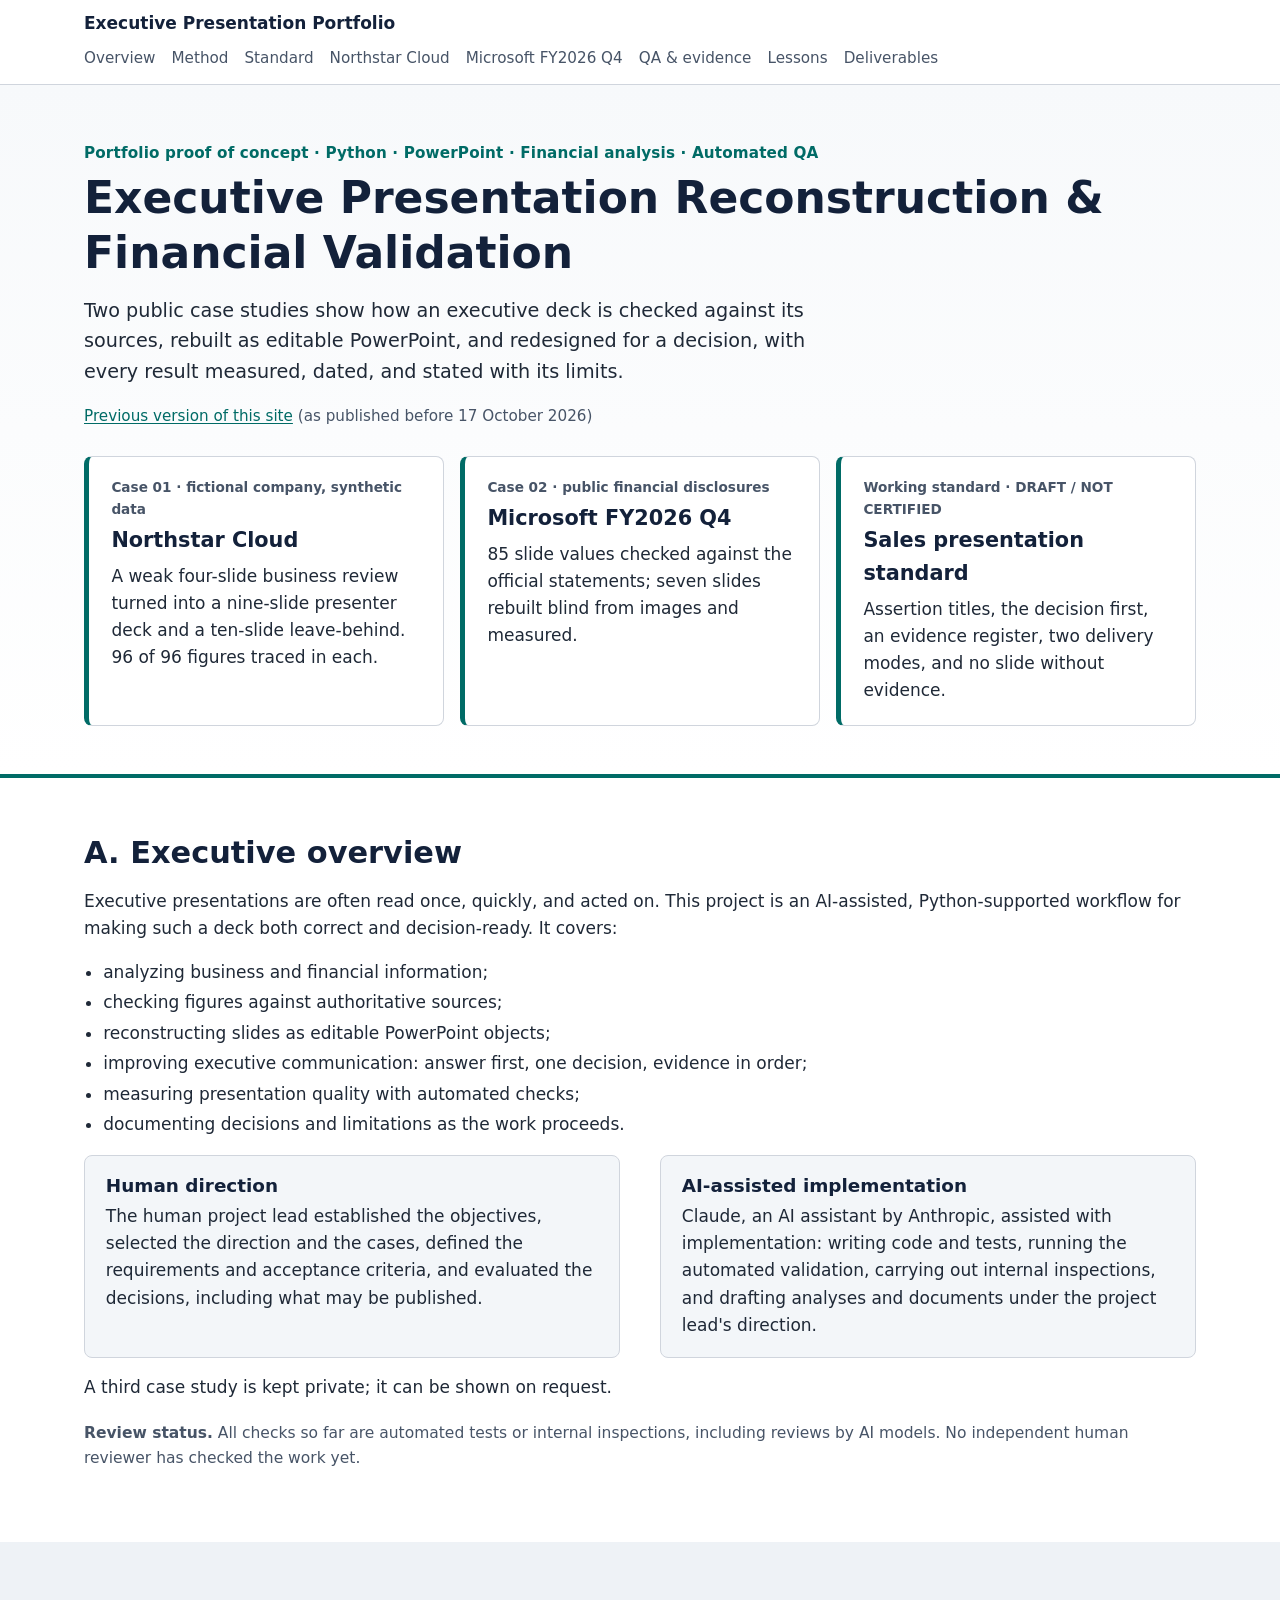
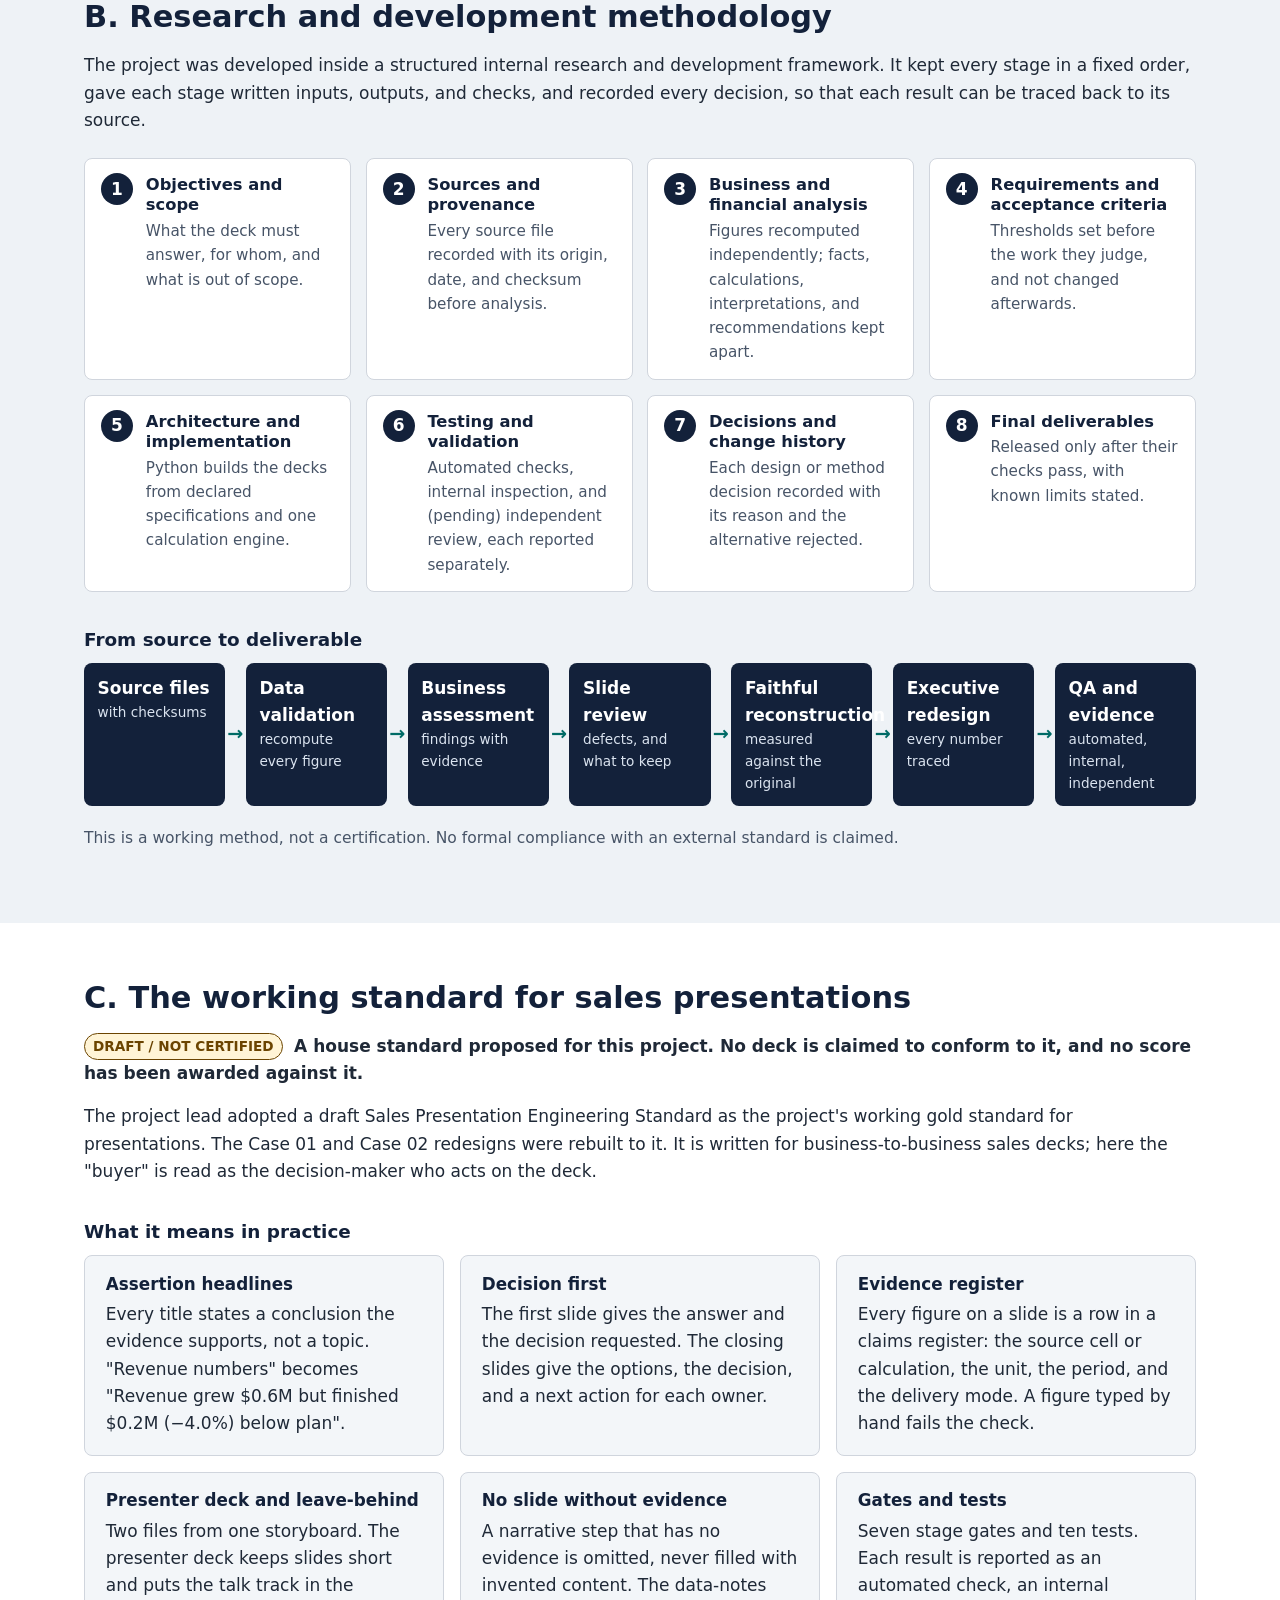
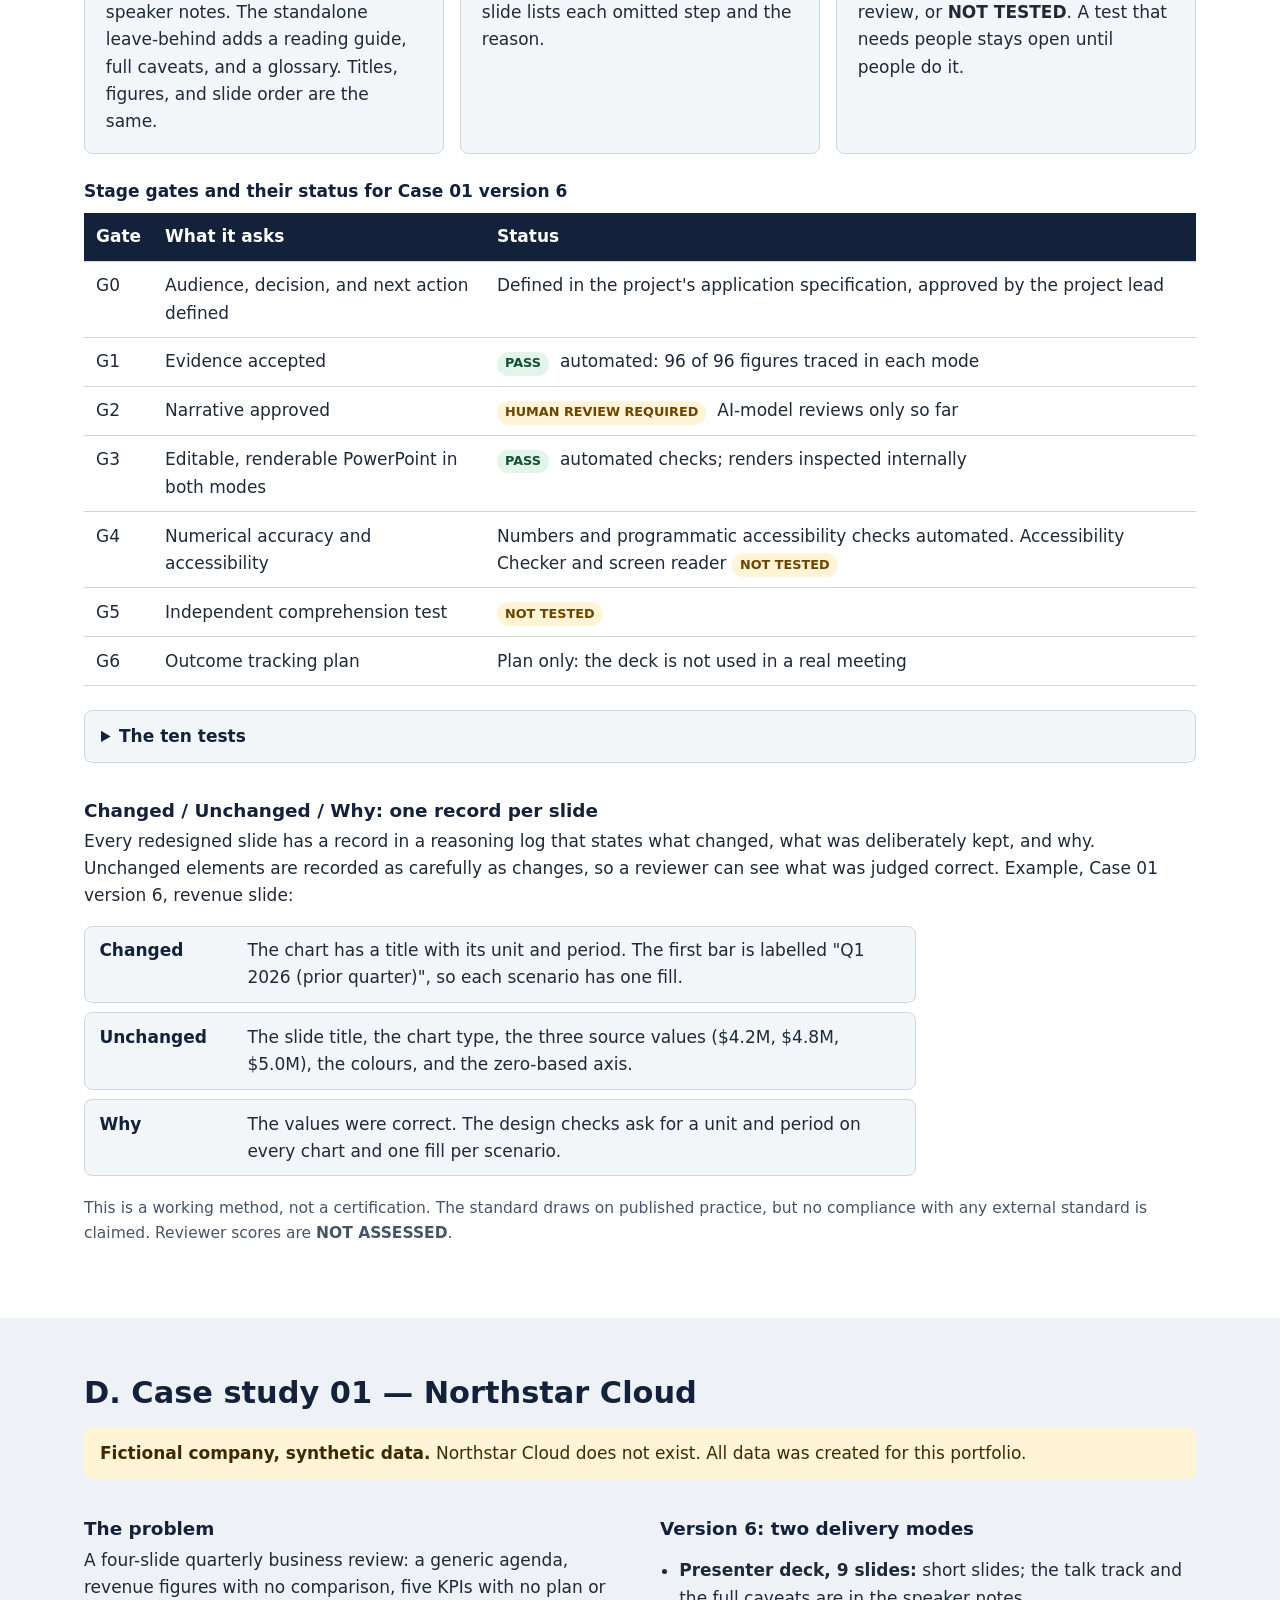
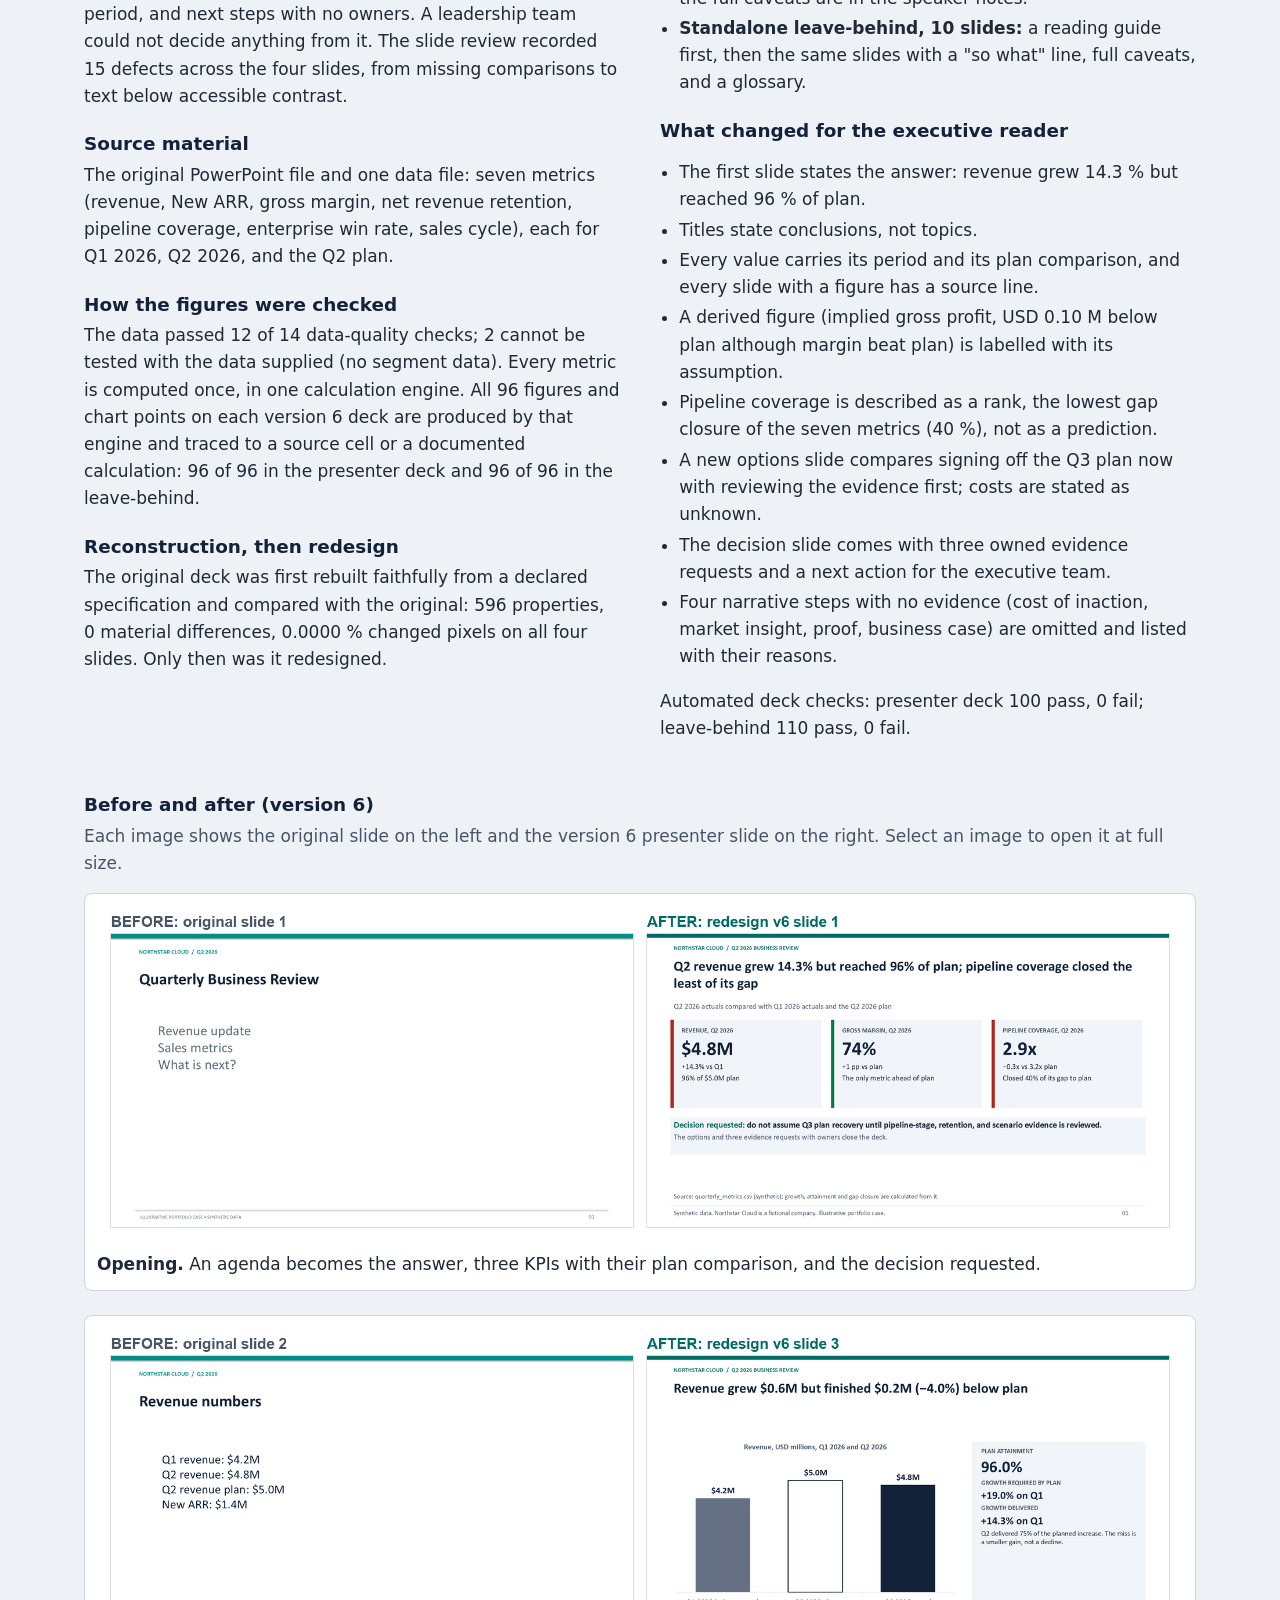
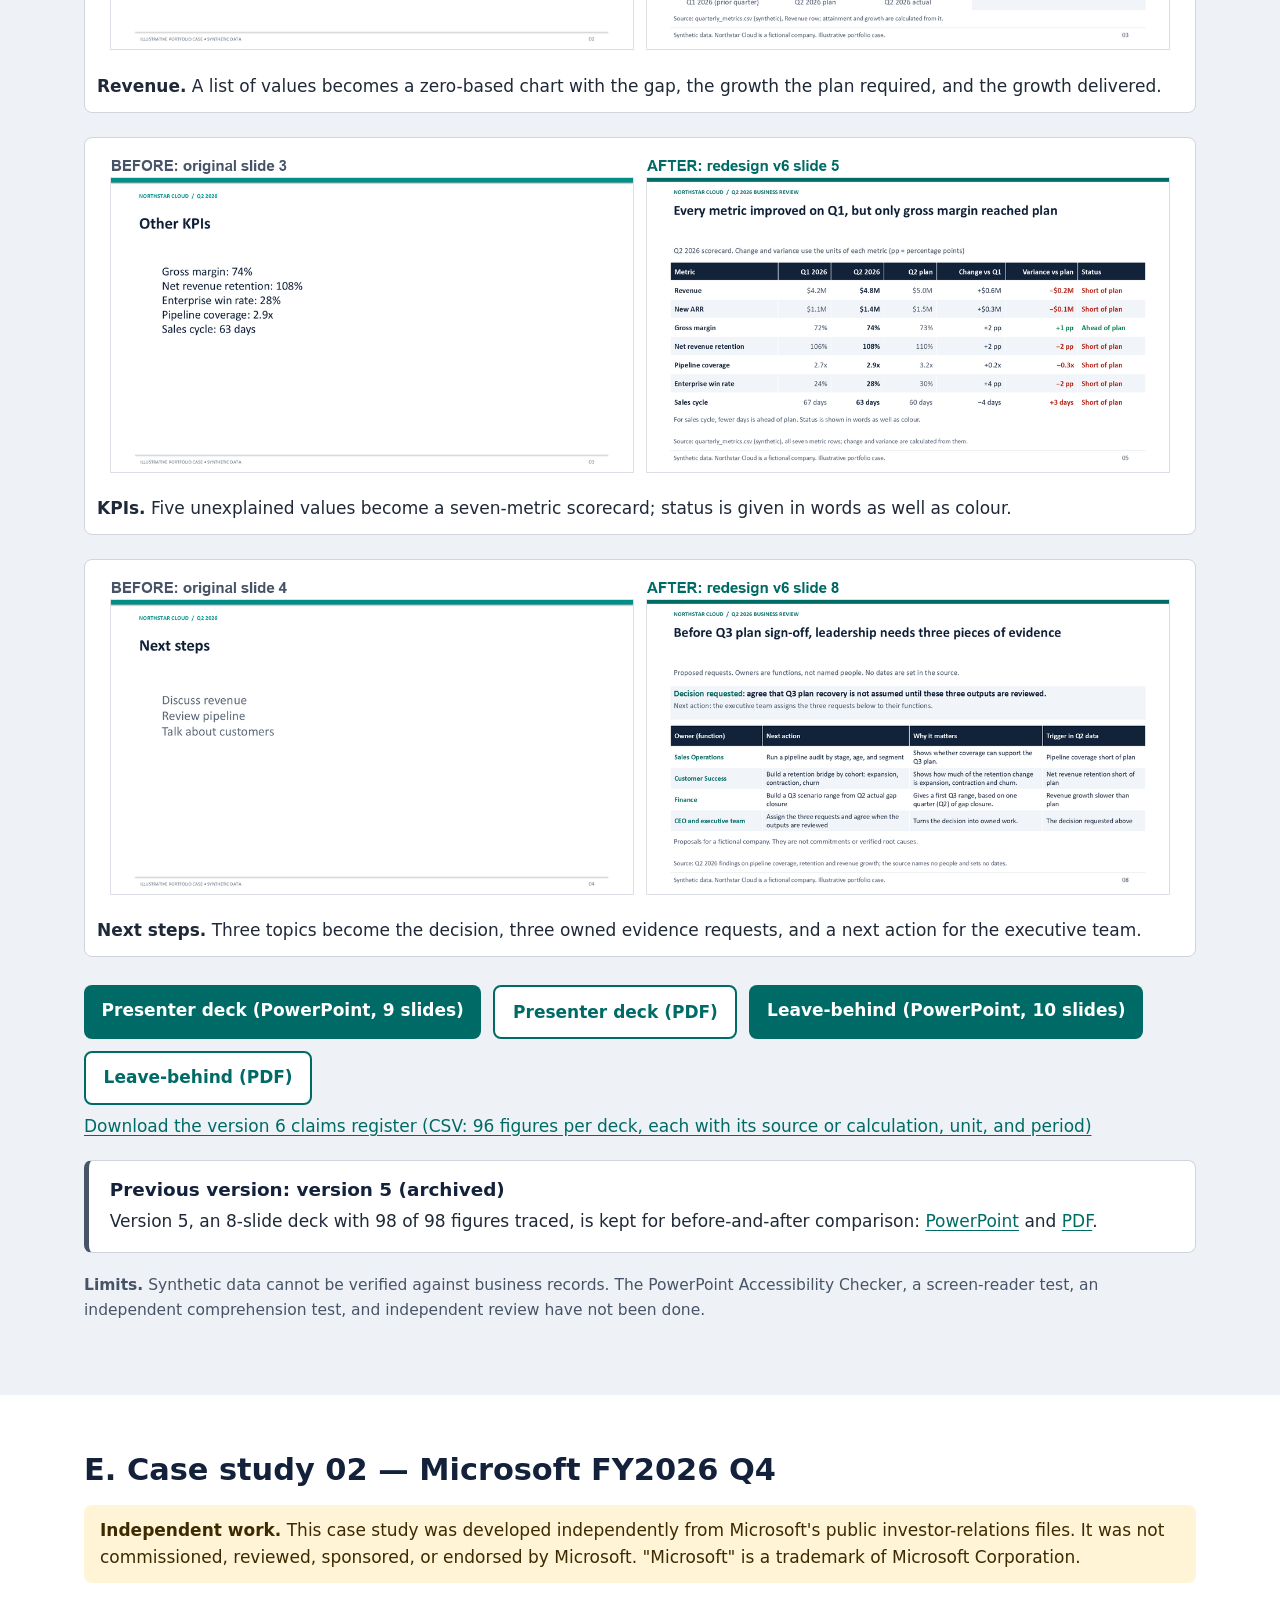
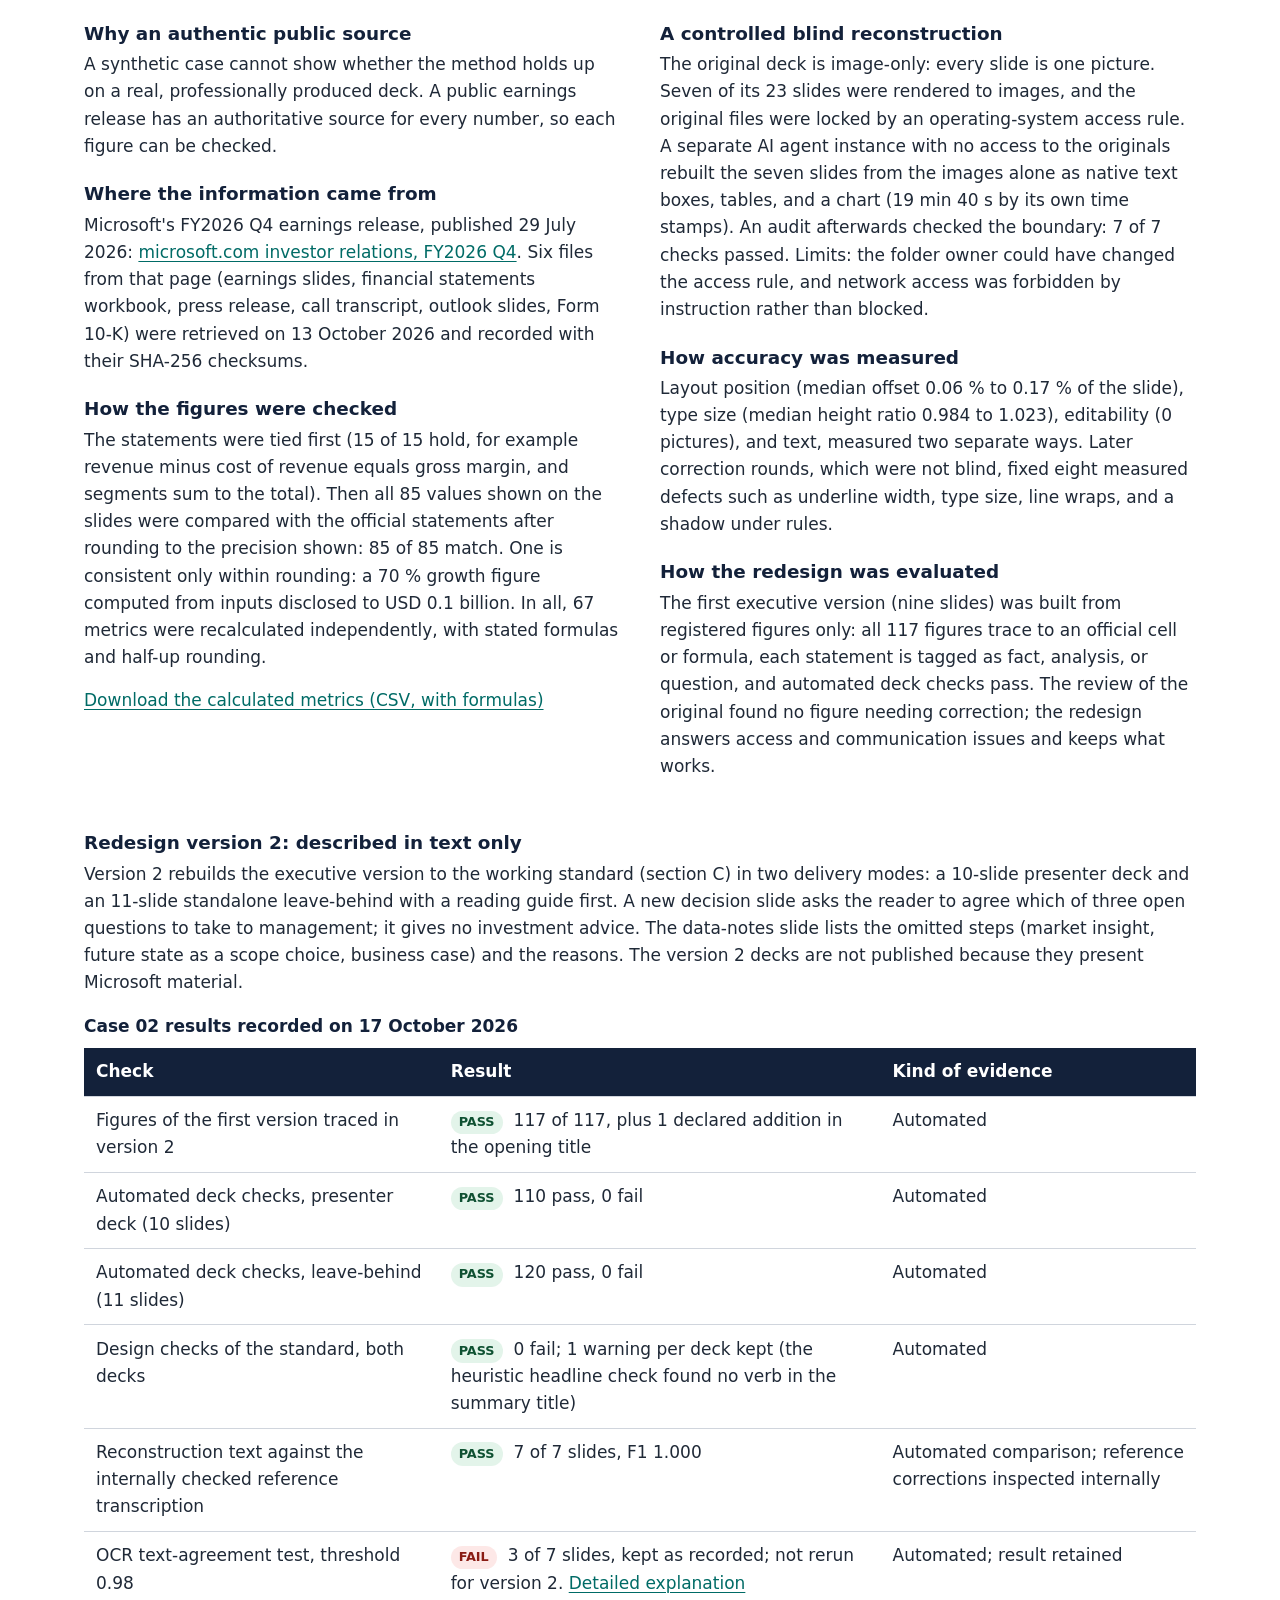
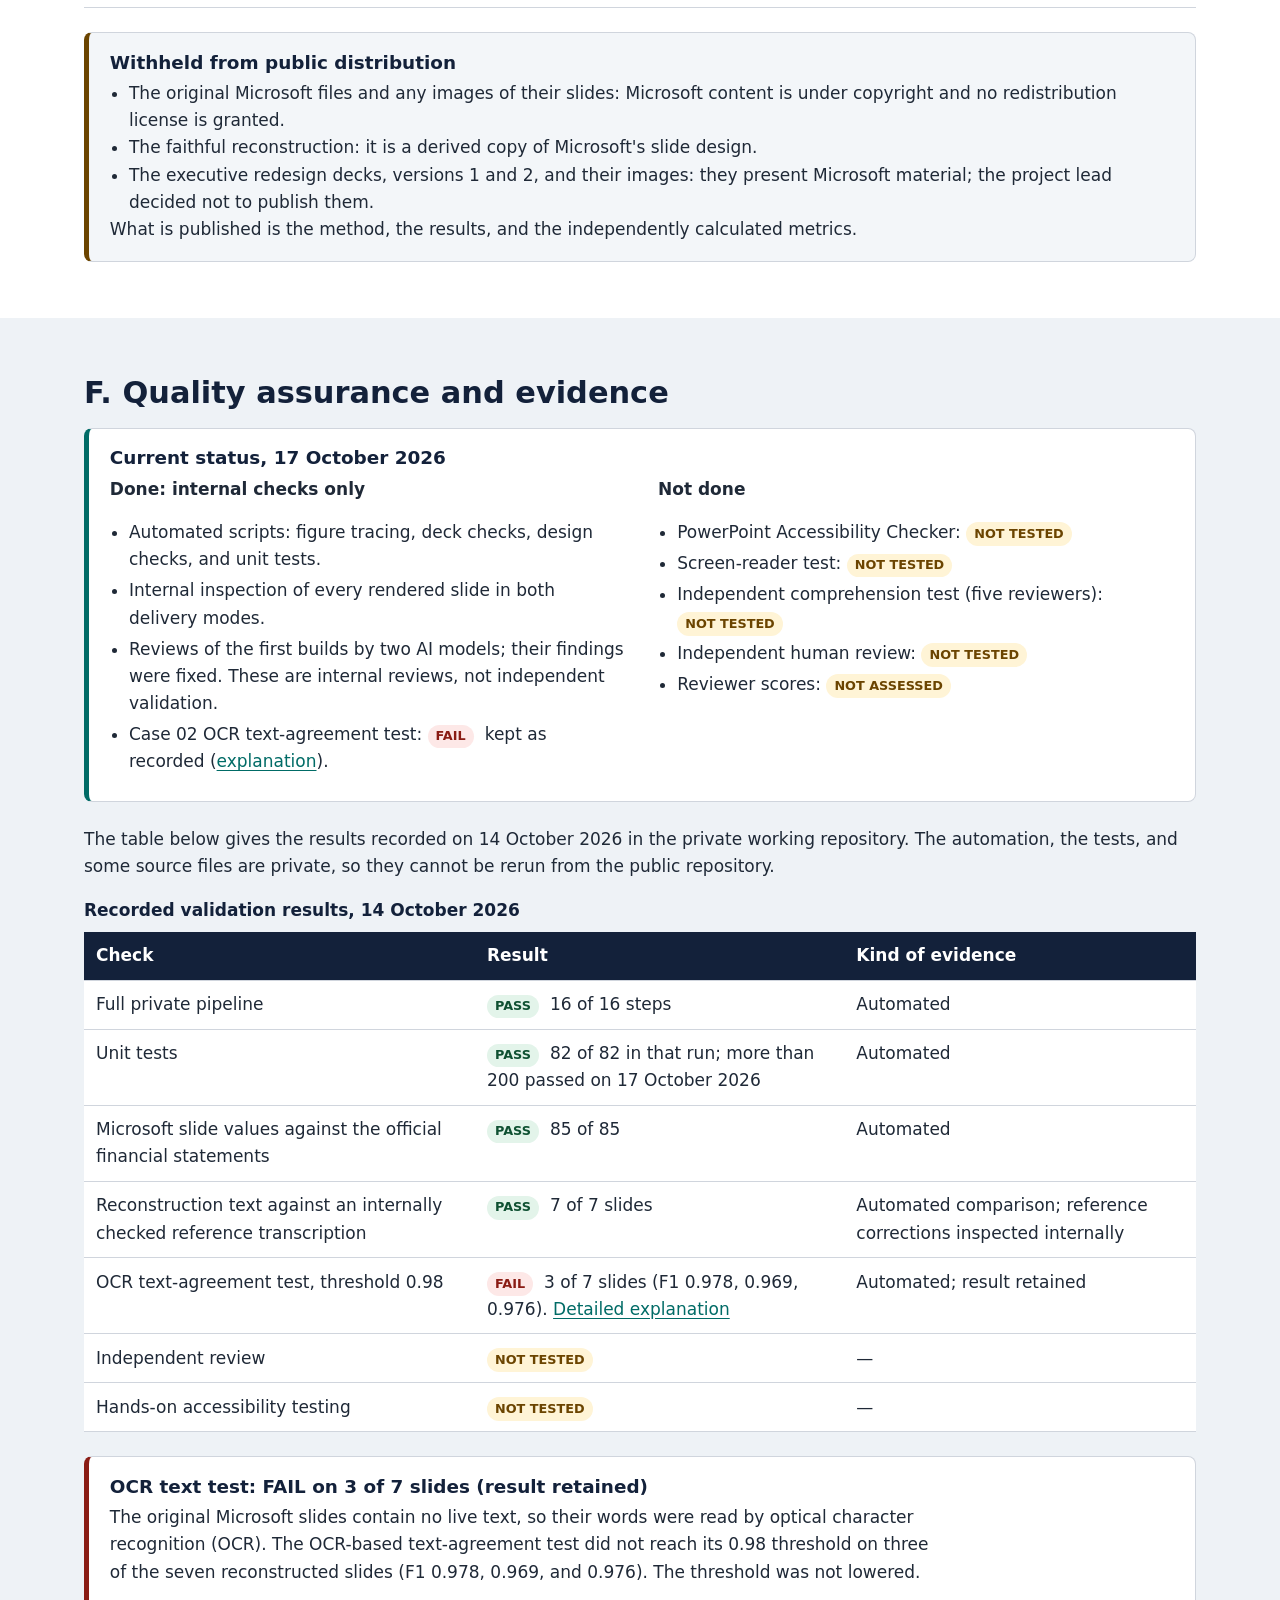
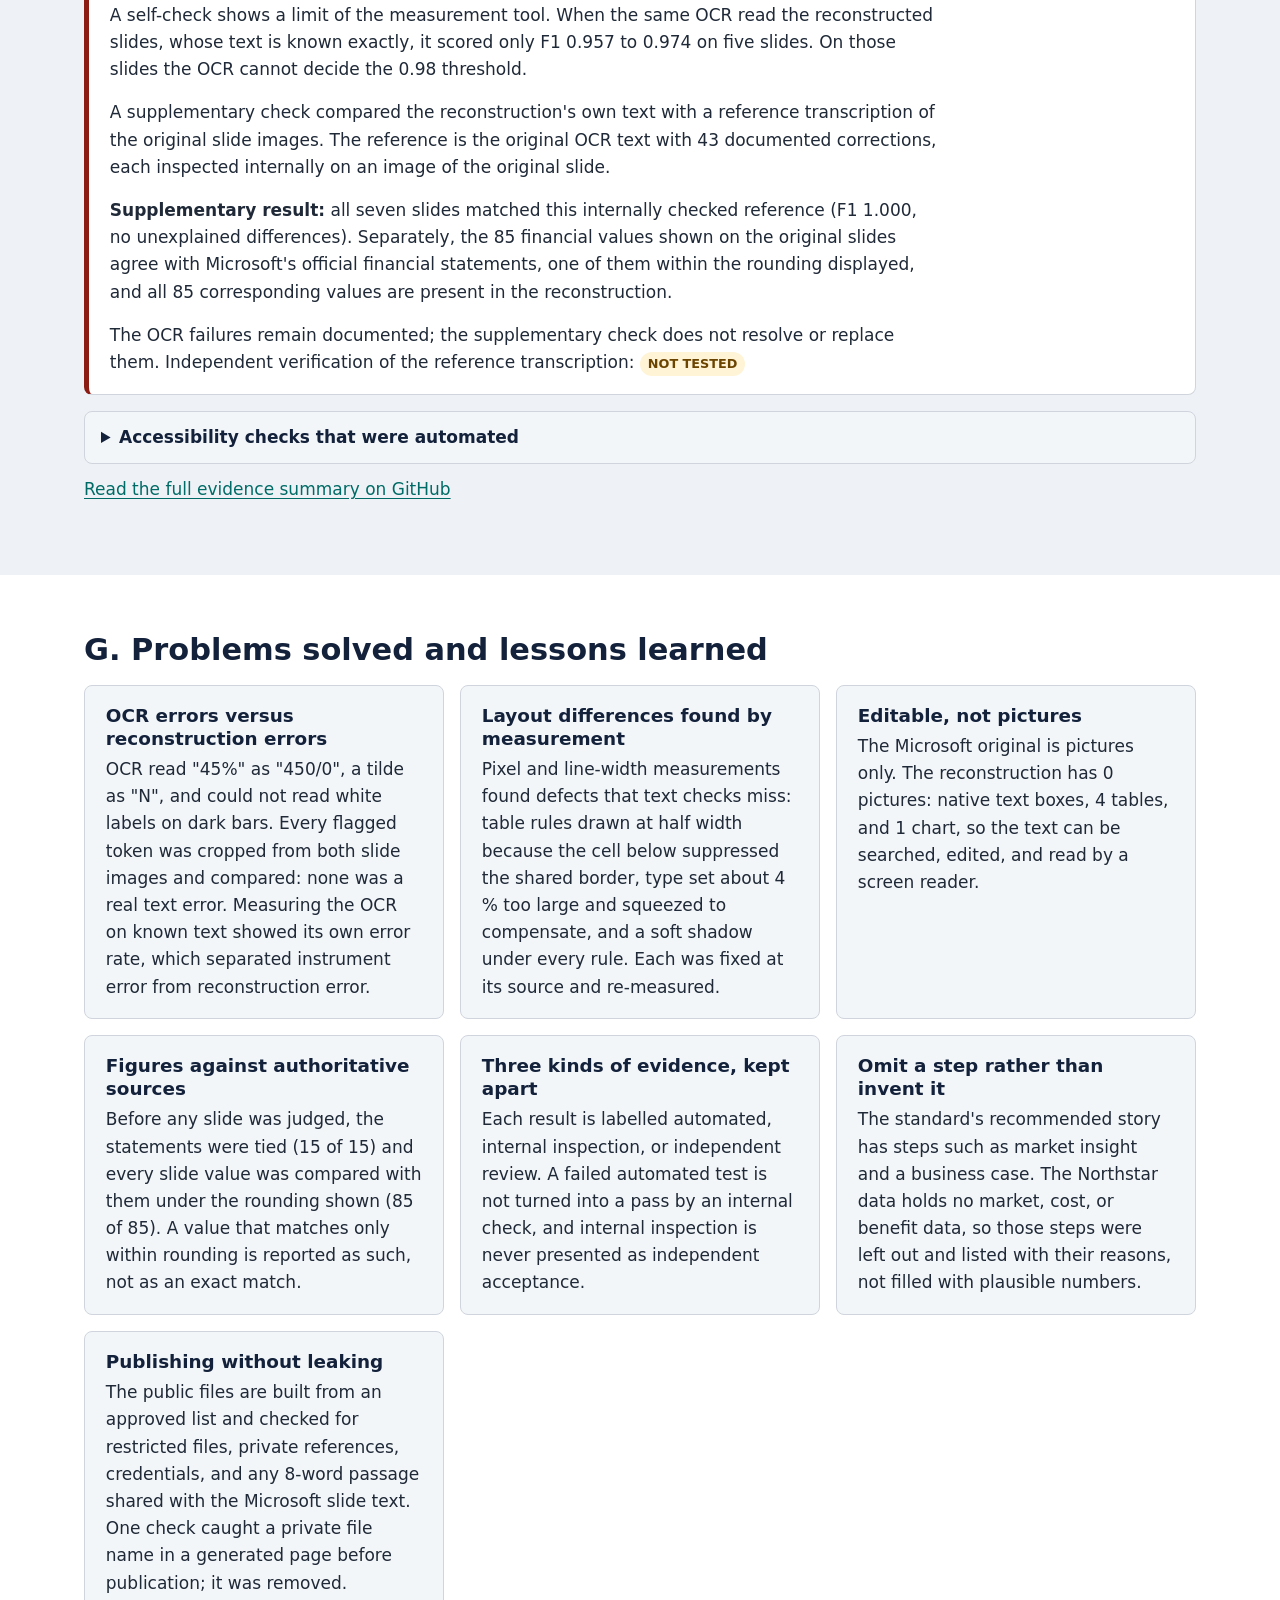
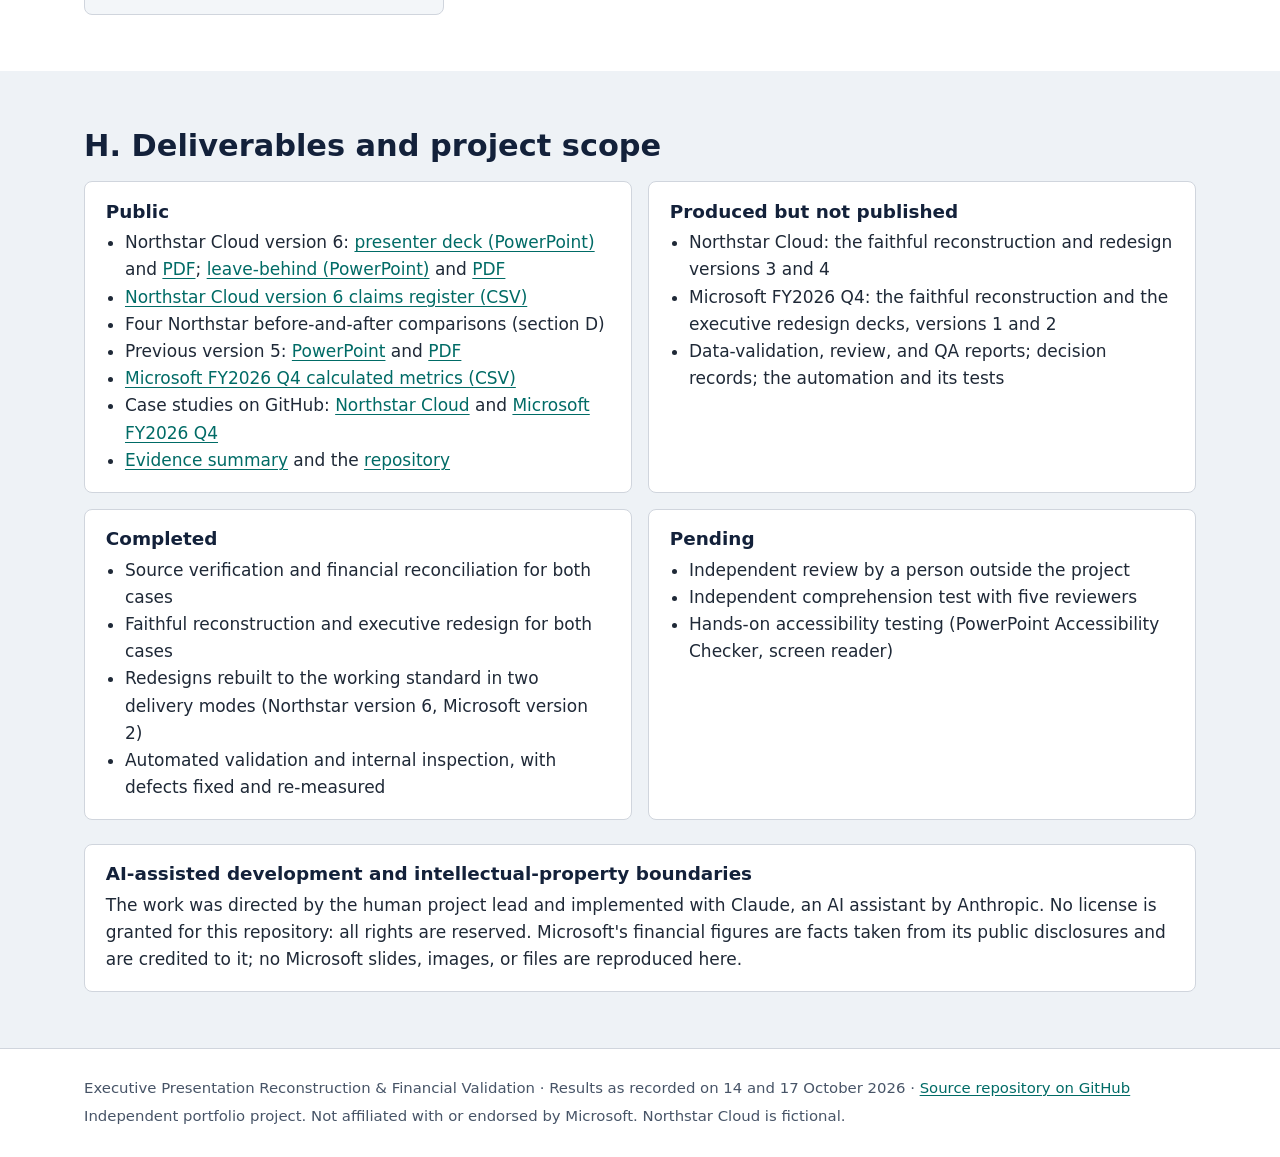
==== commit 437f42d6: "Restore the pre-17-October site at /v5/ and link it from the current page Co-Authored-By: Claude Son" ====
--- a/docs/index.html
+++ b/docs/index.html
@@ -36,6 +36,7 @@
     <p class="eyebrow">Portfolio proof of concept · Python · PowerPoint · Financial analysis · Automated QA</p>
     <h1 id="title">Executive Presentation Reconstruction &amp; Financial Validation</h1>
     <p class="lead">Two public case studies show how an executive deck is checked against its sources, rebuilt as editable PowerPoint, and redesigned for a decision, with every result measured, dated, and stated with its limits.</p>
+    <p class="version-note"><a href="v5/">Previous version of this site</a> (as published before 17 October 2026)</p>
     <div class="cards">
       <a class="card" href="#northstar">
         <span class="card-kicker">Case 01 · fictional company, synthetic data</span>
--- a/docs/styles.css
+++ b/docs/styles.css
@@ -59,6 +59,7 @@
 .hero { padding: 3.5rem 0 3rem; background: linear-gradient(180deg, #f7f9fb 0%, #ffffff 100%); border-bottom: 4px solid var(--teal); }
 .eyebrow { color: var(--teal); font-weight: 600; font-size: 0.95rem; letter-spacing: 0.01em; margin: 0; }
 .lead { font-size: 1.2rem; max-width: 48rem; color: var(--ink); }
+.version-note { margin: 0.5rem 0 0; color: var(--muted); font-size: 0.95rem; }
 
 /* Cards */
 .cards { display: grid; grid-template-columns: repeat(auto-fit, minmax(18rem, 1fr)); gap: 1rem; margin-top: 1.75rem; }
